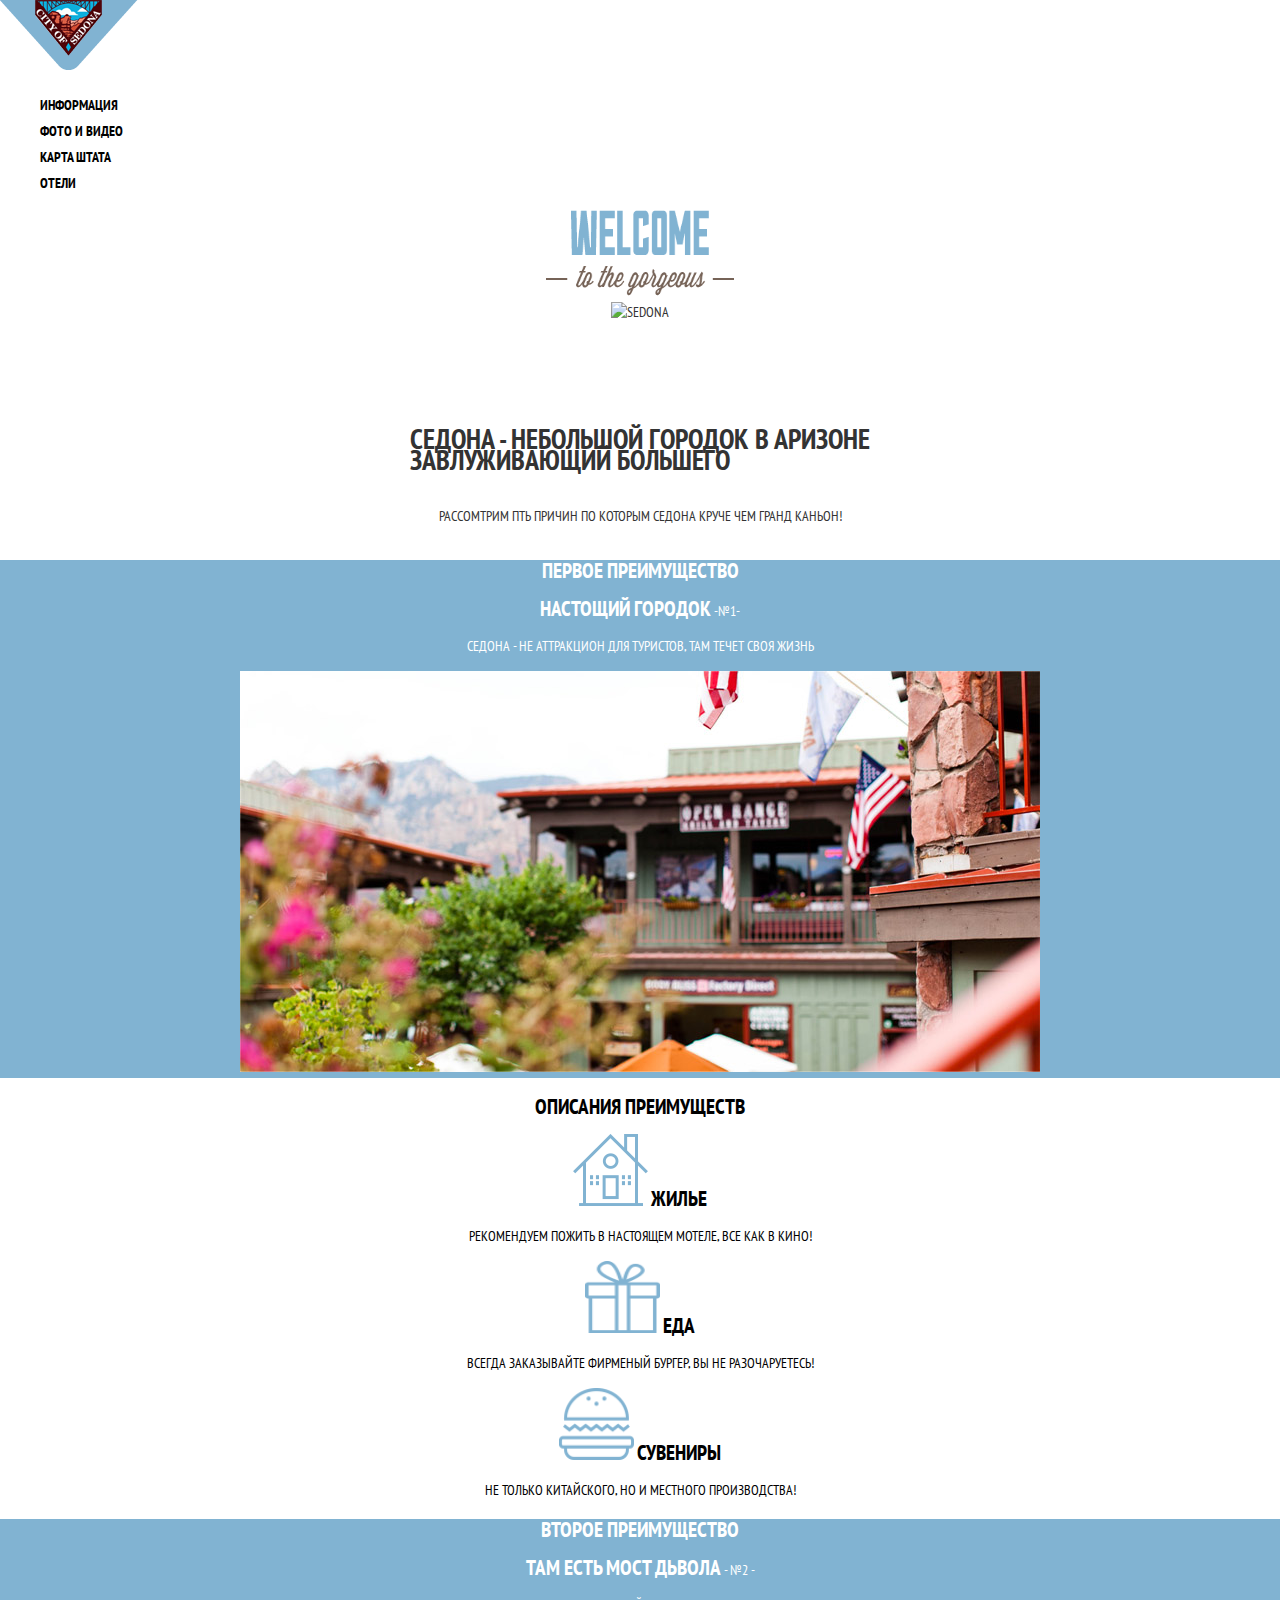
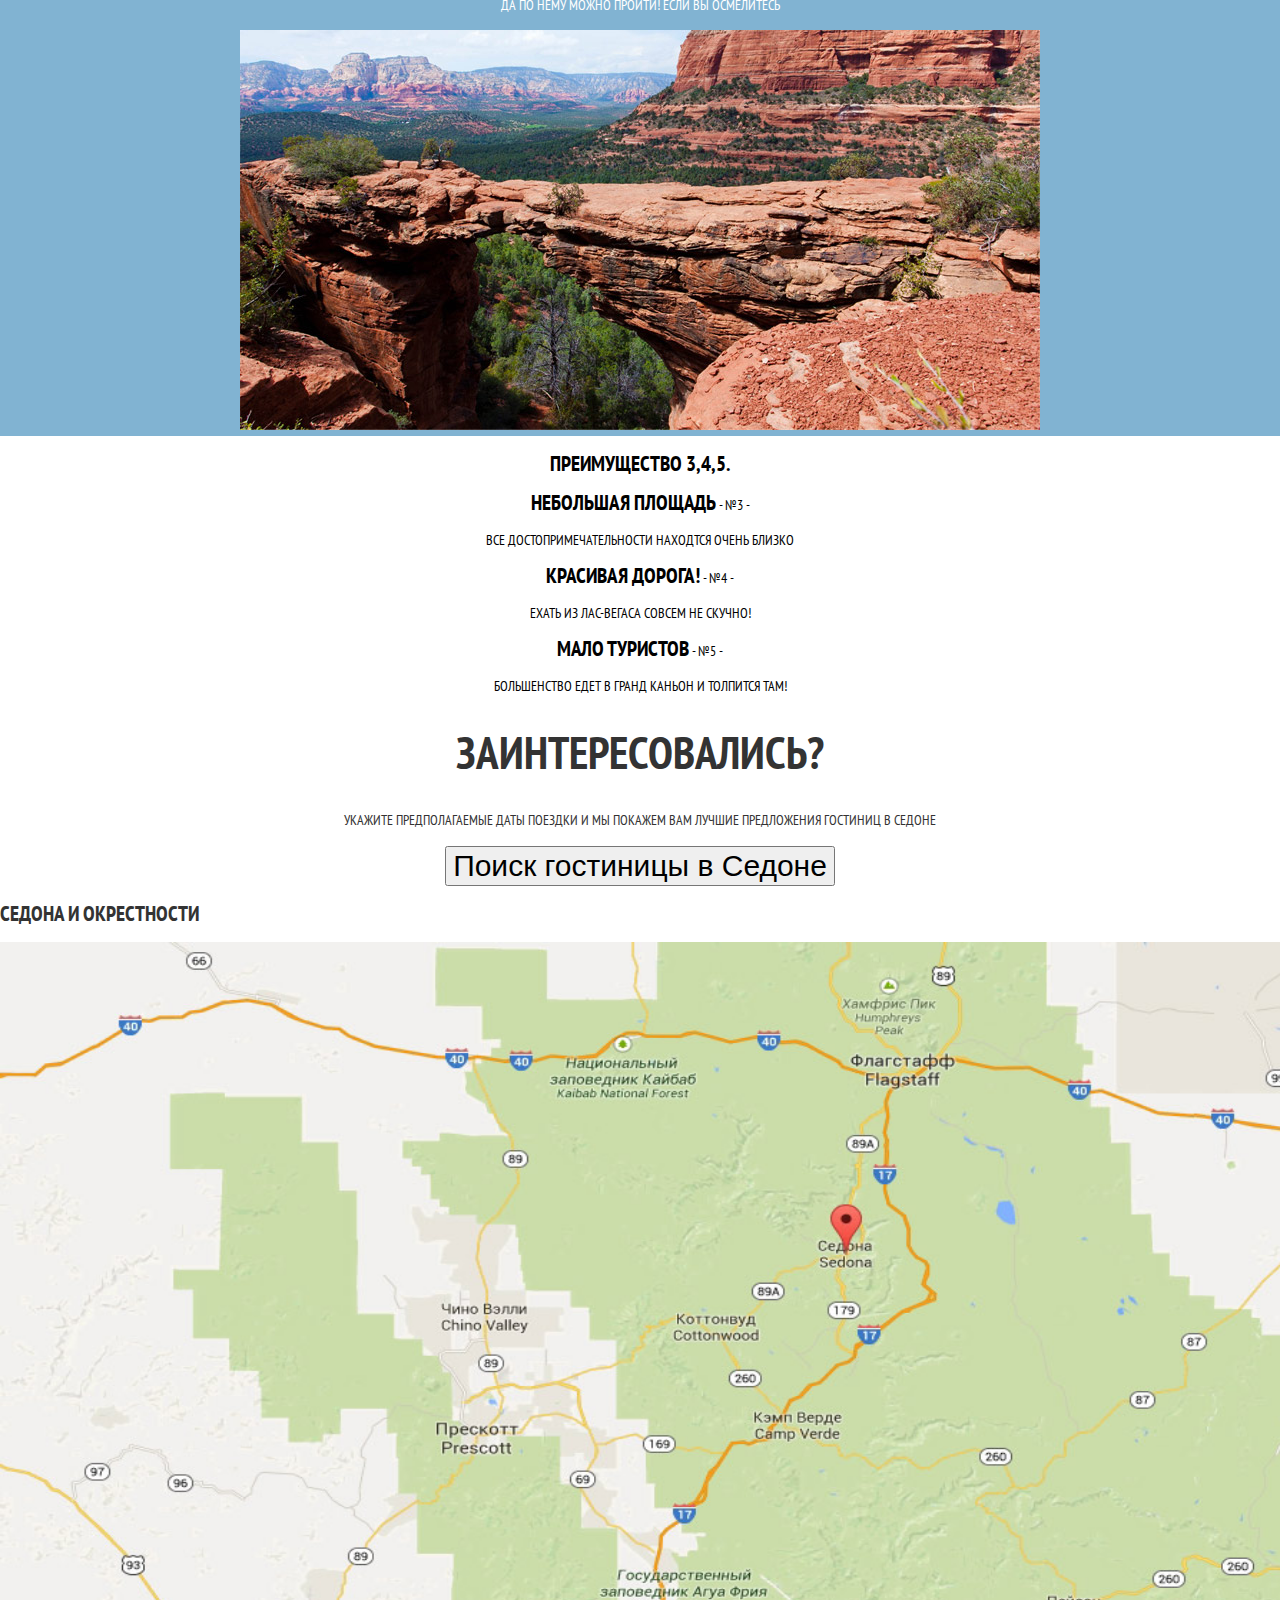
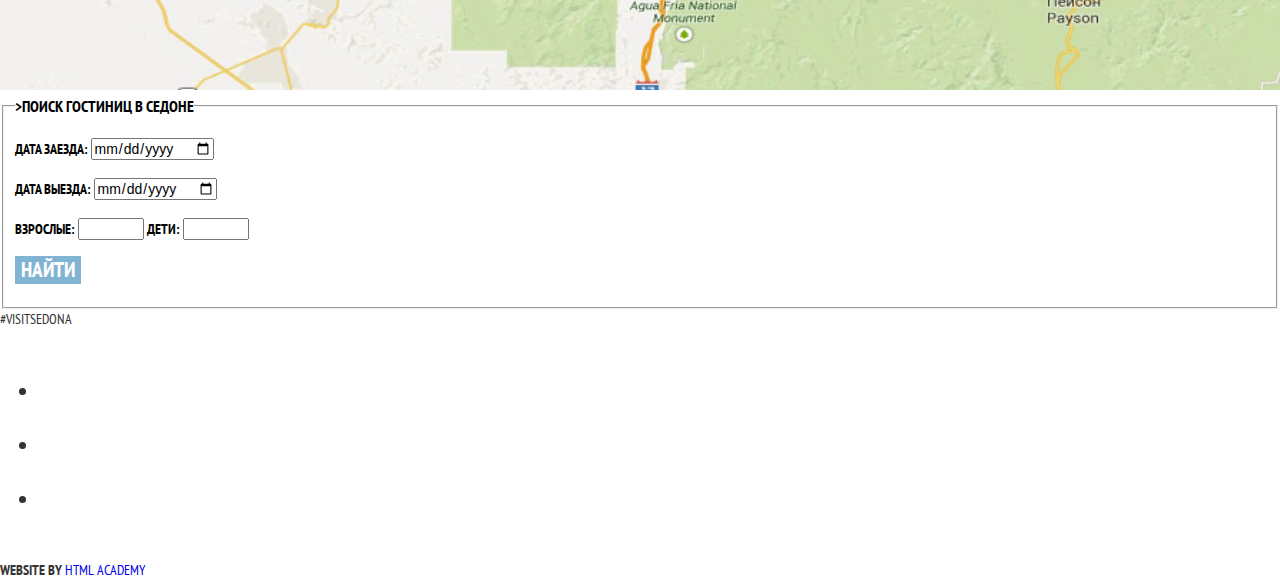
==== index.html @ 2a02853c "Базова стилизаци" ====
<!DOCTYPE html>
<html lang="ru">
  <head>
    <meta charset="utf-8">
    <title>HTML Academy: Седона</title>
      <link href="https://fonts.googleapis.com/css?family=PT+Sans+Narrow:400,700&amp;subset=latin,cyrillic" rel="stylesheet">
  <link href="css/normalize.css" rel="stylesheet">
  <link href="css/style.css" rel="stylesheet">
  </head>
    <body>
      <header>
        <nav class="navigation">
            <a class="header-logo" href="index.html">
                <img src="img/header/logo.png" width="138" height="70" alt="Логотип Седона">
            </a>
            <ul class="site-navigation">
                <li><a href="info.html">Информация</a></li>
                <li><a href="foto&video.html">Фото и видео</a></li>
                <li><a href="mapstate.html">Карта штата</a></li>
                <li><a href="hotels.html">Отели</a></li>
            </ul>
        </nav>   
            <div class="slogan">
                <div>
                    <img class="welcome" src="img/header/slogan1.png" width="188" height="86" alt="welcome -to the gorgeous-">
                </div>
                <div>
                    <img  class="sedona" src="img/header/slogan2.png" width="458" height="78" alt="sedona">
                </div>
                <div>
                    <img class="because" src="img/header/slogan3.png" width="296" height="80" alt="Because the Grand Canyon sucks!">
                </div>
                <h1 class="slogan-one">Седона - небольшой городок в Аризоне<br> завлуживающий большего</h1>
                <p class="slogan-two">Рассомтрим пть причин по которым Седона круче чем Гранд каньон!</p>
          
          </div>
        </header>
        <main class="container">
            
          <!--1я секция наши преимущества-->
            <section class="features">
                <h2 class="visually-hidden">Первое преимущество</h2>
                <div class="features-one">
                    <b class="features-name">Настощий городок</b>
                    <span class="features-namber">-№1-</span>
                    <p class="features-annotation">Седона - не аттракцион  для туристов, там течет своя жизнь</p>
                </div>
                <div class="image-hotel">
                    <img src="img/main/image-hotel.jpg" alt="Фоторафия достопримечательности">
                </div>
            </section>
                    <!--2я секция 3-и описания преимуществ-->
            <section class="description">
                <h2 class="visually-hidden">Описания преимуществ</h2> 
                <div class="description-list">
                    <img src="/img/main/icon-1.png" width="75" height="72" alt="Иконка-дом">
                    <b class="description-name">Жилье</b>
                    <p class="description-annotation">Рекомендуем пожить в настоящем мотеле, все как в кино!</p>
                </div>
                <div class="description-list">
                    <img src="/img/main/icon-2.png" width="75" height="72" alt="Иконка-еда">
                    <b class="description-name">Еда</b>
                    <p class="description-annotation">Всегда заказывайте фирменый бургер, вы не разочаруетесь!</p>
                </div>
                <div class="description-list">
                    <img src="/img/main/icon-3.png" width="75" height="72" alt="Иконка-сувенир">
                    <b class="description-name">Сувениры</b>
                    <p class="description-annotation">Не только китайского, но и местного производства!</p>
                </div>
            </section>
          <!--3я секция наши преимущества-->
            <section class="features">
                <h2 class="visually-hidden">Второе преимущество</h2>
                <div class="features-two">
                    <b class="features-name">Там есть мост дьвола</b>
                    <span class="features-namber">- №2 -</span>
                    <p class="features-annotation">Да по нему можно пройти! Если вы осмелитесь</p>
                </div>
                <div class="image-bridge">
                    <img src="img/main/image-bridge.jpg" alt="Фоторафия мост дьявола">
                </div>
            </section>
          <!--4я секция наши преимущества-->
            <section class="description">
                <h2 class="visually-hidden">Преимущество 3,4,5.</h2> 
                <div class="description-list">
                    <b class="description-name">Небольшая площадь</b>
                    <span class="description-number">- №3 -</span>
                    <p class="description-annotation">все достопримечательности находтся очень близко</p>
                </div>
                <div class="description-list">
                    <b class="description-name">Красивая дорога!</b>
                    <span class="description-number">- №4 -</span>
                    <p class="description-annotation">ехать из лас-вегаса совсем не скучно!</p>
                </div>
                <div class="description-list">
                    <b class="description-name">Мало туристов</b>
                    <span class="description-number">- №5 -</span>
                    <p class="description-annotation">большенство едет в гранд каньон и толпится там!</p>
                </div>
            </section>
          <!--5я заинтересовались + кнопка+всплывающаяся форма подбора гостиниц-->
            <section class="interest">
                <h2>Заинтересовались?</h2>
                <p class="interest-info">укажите предполагаемые даты поездки и мы покажем вам лучшие предложения гостиниц в Седоне</p>
                <button type="button" class="interest-button" href="interest.html">Поиск гостиницы в Седоне</button>  
            </section>
          <!--6я секция карта-->
            <section class="map">
                <h2 class="visually-hidden">Седона и окрестности</h2>
                <img src="img/main/map.jpg" width="1718" height="748" alt="Карта местности">
            </section>
            <section class="modal-search">
                <form class="search" method="get" action="https://echo.htmlacademy.ru">
                    <fieldset>
                    <legend class="visually-hidden">>Поиск гостиниц в Седоне</legend>
                    <p>
                        <label for="date-start">Дата заезда:</label>
                        <input class="search-input" type="date" name="date-start" id="date-start">
                    </p>
                    <p>
                        <label for="date-stop">Дата выезда:</label>
                        <input class="search-input" type="date" name="date-stop" id="date-stop">
                    </p>
                    <p>
                        <label for="person">Взрослые:</label>
                        <input class="number-input" type="number" min="0" max="100" name="person" id="person">
                        <label for="child">Дети:</label>
                        <input class="number-input" type="number" min="0" max="100" name="child" id="child">
                    </p>
                    <p>
                        <button type="submit" class="search-button button">Найти</button>
                    </p>
                    </fieldset>
                </form>
            </section>
        
        
        </main>
      <!--футер-->
        <footer class="main-footer">
            <span class="footer-slogan">#visitSEDONA</span>
            <ul class="footer-social">
                <li> <a class="social-button" href="#" aria-label="Твиттер">
                    <img src="img/footer/t.-icon.svg" width="46" height="48" alt="Твиттер"></a></li> 
                <li> <a class="social-button" href="#" aria-label="Фейсбук">
                    <img src="img/footer/fb-icon.svg" width="46" height="48" alt="Фейсбук"></a></li>
                <li> <a class="social-button" href="#" aria-label="Ютуб">
                    <img src="img/footer/youtube-icon.svg" width="46" height="48" alt="Ютуб"></a></li>
            </ul>
            <div class="footer-copyright">
            <b>WEBSITE by</b>
            <a class="copyright" href="https://up.htmlacademy.ru">HTML ACADEMY<img src="img/footer/logo-name.svg" width="115" height="41" alt="Лоотип разработчика"> </a>
            </div>
        </footer>
    </body>
</html>
---- css/style.css ----
body {
    
    margin: 0;
    padding: 0;
    
    font-family: 'PT Sans Narrow', Arial, sans-serif;
    font-size: 14px;
    line-height: 21px;
    font-weight: 400;
    color: #333333;
    text-transform: uppercase;
        
    background-color: #ffffff;
    background-position: center;
    background-repeat: no-repeat;
}
a {
    text-decoration: none;
}
/*Хедер*/
.navigation {
    font-size: 14px;
    line-height: 26px;
    font-weight: 700;
    color: #000000;
    
    background-color: #ffffff;
}
.site-navigation {
    list-style: none;
}
.site-navigation a{
    color: #000000;
}
.site-navigation a:hover{
    color: #000000;
}
.site-navigation a:focus{
    color: #81b3d2;
}
.site-navigation a:active {
    color: #000000;
}
.slogan{
    display: flex;
    align-items:center;
    flex-direction:column;
    background-image: ;
    background-position: top;
    background-repeat: no-repeat;
}
.welcome{
    
}
.sedona{
    
}
.because{
    
}
}
.slogan-one {
    font-size: 21px;
    line-height: 26px;
    font-weight: 700;
    color: #000000;
    text-align: center;
}
.slogan-two{
    font-size: 14px;
    line-height: 26px;
    font-weight: 400;
    color: #333333;
    text-align: center;
}

/**Главный контейнер**/
.features {
    color: #ffffff;
    background-color: #81b3d2;
    text-align: center;
}
.features-name,
.description-name
{
    font-size: 21px;
    line-height: 21px;
    font-weight: 700;
}

.description {
    color: #000000;
    background-color: #ffffff;
    text-align: center;
}
.interest {
    font-size: 30px;
    line-height: 36px;
    font-weight: 700;
    text-align: center;
    
    background-color: #ffffff;
}
.interest-info {
    font-size: 14px;
    line-height: 24px;
    font-weight: 400;
    text-align: center;
    color: #333333;
}
.button {
    font: inherit;
    
    text-align: center;
    color: #ffffff;
    vertical-align: middle;
    text-transform: uppercase;
    font-size: 21px;
    line-height: 26px;
    font-weight: 700;
    
    background-color: #81b3d2;
    border: none;
}
.button:hover,
.button:focus,
.button:active {
    background-color: #766357;
}
 .button .interest-button {
    font: inherit;
    
    background-color: #766357;
}
.modal-search {
    font-size: 14px;
    line-height: 26px;
    font-weight: 700;
    color: #000000;
}
.button .search-button {
    
    
    background-color: #81b3d2;
}

/**Футер**/
.main-footer{
    background-color: #ffffff;
}
.footer-social {
    font-size: 21px;
    line-height: 26px;
    font-weight: 700;
}
.footer-copyright {
  font-size: 14px;
  line-height: 26px;
}

.header-logo {
    
}

/**Страница КАТАЛОГ**/

legend{
    font-size: 16px;
    line-height: 21px;
    font-weight: 700;
}
.infrastructure{
  list-style: none;  
}
.house-type{
  list-style: none;  
}
.filters-form {
   background-color: #81b3d2;
    background-image: url("img/header/background-photo.jpg";
    background-position: top center;
    background-repeat: no-repeat; 
}
.sort-found{
    font-size: 21px;
    line-height: 26px;
    font-weight: 700;
}
.sort-result .sort-item{
    font-size: 12px;
    line-height: 18px;
    font-weight: 400; 
}
.sort-list {
  list-style: none;  
}
.name{
    font-size: 21px;
    line-height: 26px;
    font-weight: 700;
}
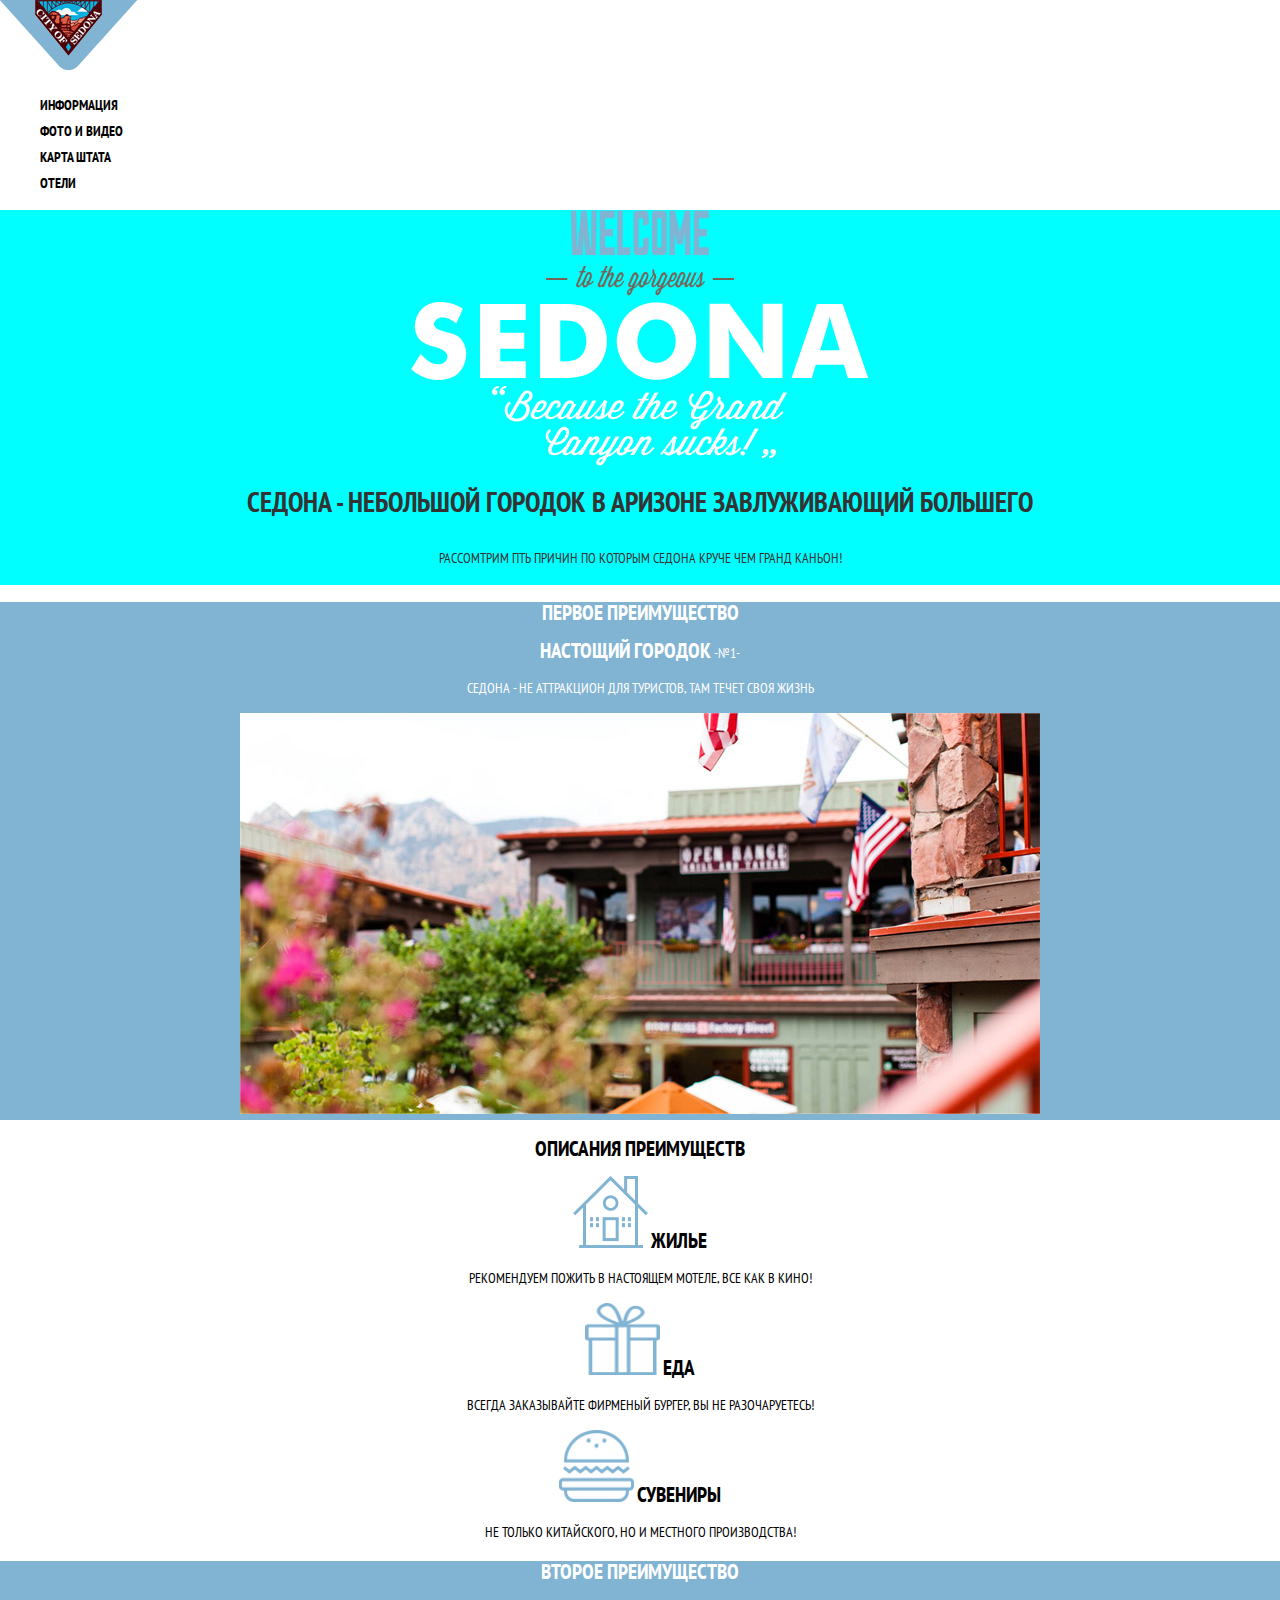
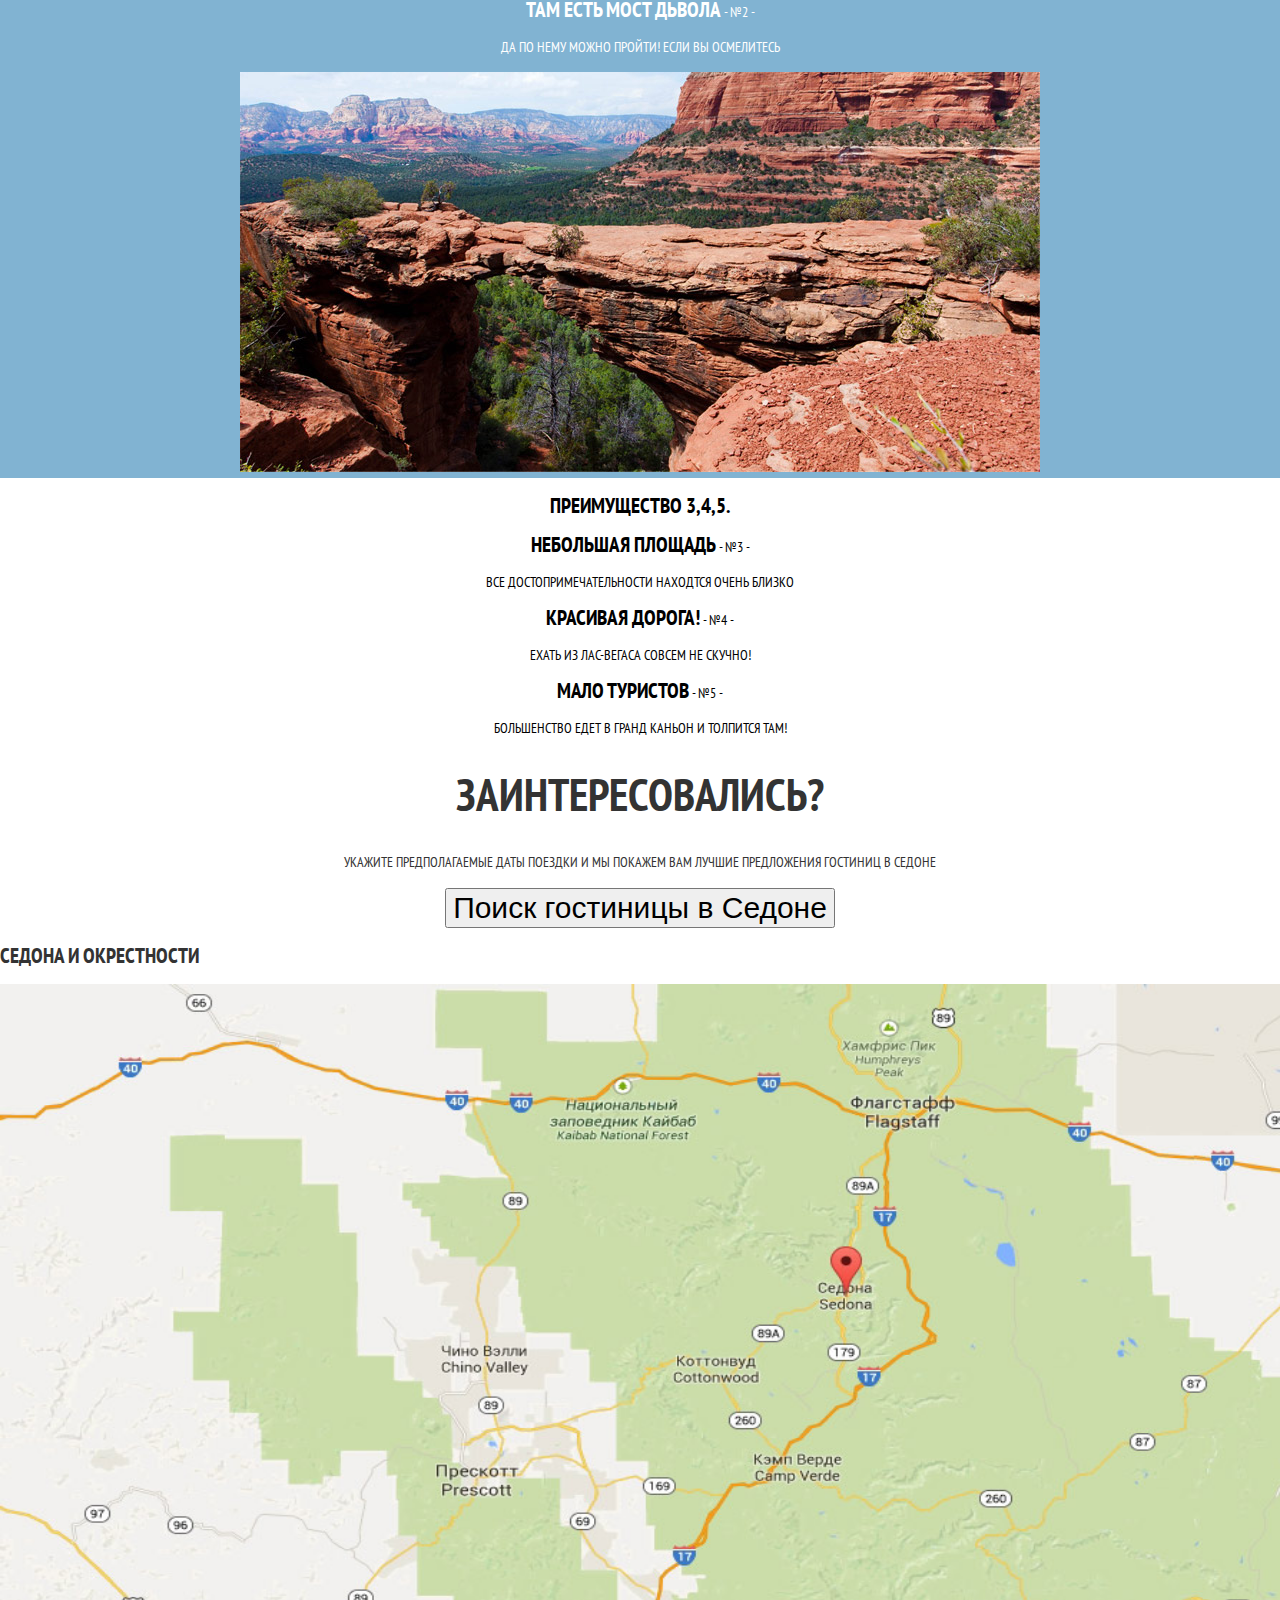
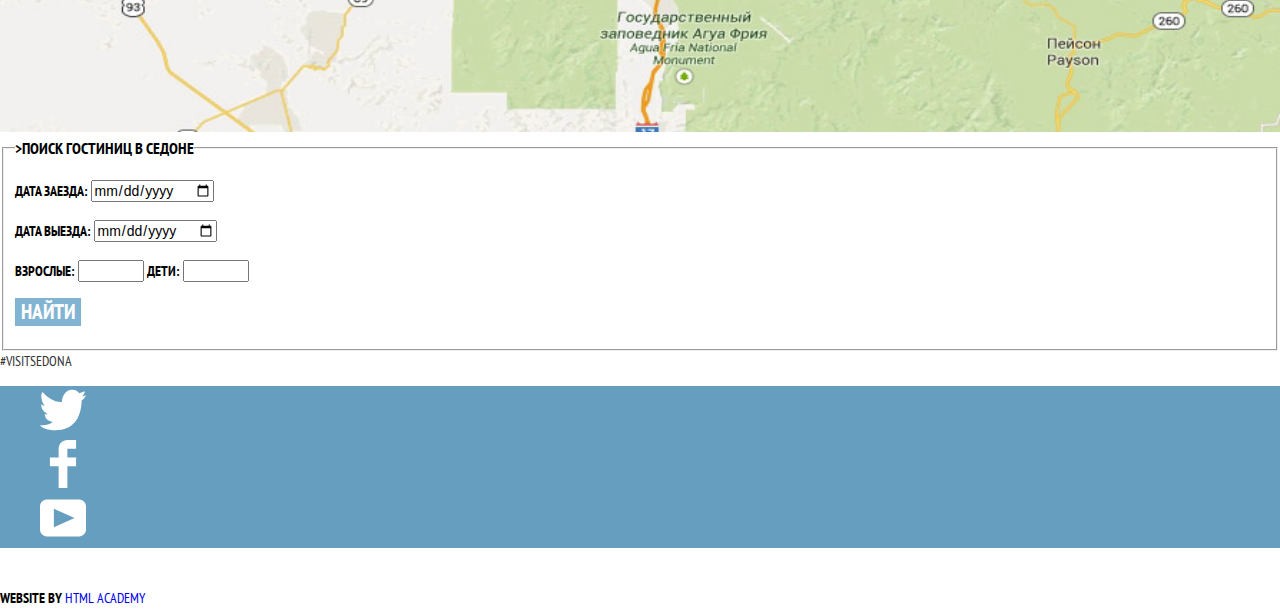
==== commit c4290c25: "Исправлны ошибки" ====
--- a/index.html
+++ b/index.html
@@ -21,16 +21,16 @@
             </ul>
         </nav>   
             <div class="slogan">
-                <div>
-                    <img class="welcome" src="img/header/slogan1.png" width="188" height="86" alt="welcome -to the gorgeous-">
+                <div class="welcome" >
+                    <img  src="img/header/slogan1.png" width="188" height="86" alt="welcome -to the gorgeous-">
                 </div>
-                <div>
-                    <img  class="sedona" src="img/header/slogan2.png" width="458" height="78" alt="sedona">
+                <div class="sedona">
+                    <img   src="img/header/slogan-2.png" width="458" height="78" alt="sedona">
                 </div>
-                <div>
-                    <img class="because" src="img/header/slogan3.png" width="296" height="80" alt="Because the Grand Canyon sucks!">
+                <div class="because">
+                    <img  src="img/header/slogan3.png" width="296" height="80" alt="Because the Grand Canyon sucks!">
                 </div>
-                <h1 class="slogan-one">Седона - небольшой городок в Аризоне<br> завлуживающий большего</h1>
+                <h1 class="slogan-one">Седона - небольшой городок в Аризоне завлуживающий большего</h1>
                 <p class="slogan-two">Рассомтрим пть причин по которым Седона круче чем Гранд каньон!</p>
           
           </div>
--- a/css/style.css
+++ b/css/style.css
@@ -17,6 +17,30 @@
 a {
     text-decoration: none;
 }
+.button {
+    font: inherit;
+    
+    text-align: center;
+    color: #ffffff;
+    vertical-align: middle;
+    text-transform: uppercase;
+    font-size: 21px;
+    line-height: 26px;
+    font-weight: 700;
+    
+    background-color: #81b3d2;
+    border: none;
+}
+.button:hover,
+.button:focus,
+.button:active {
+    background-color: #766357;
+}
+ .button .interest-button {
+    font: inherit;
+    
+    background-color: #766357;
+}
 /*Хедер*/
 .navigation {
     font-size: 14px;
@@ -32,22 +56,23 @@
 .site-navigation a{
     color: #000000;
 }
-.site-navigation a:hover{
-    color: #000000;
-}
-.site-navigation a:focus{
+.site-navigation a:hover,
+.site-navigation a:focus{    
     color: #81b3d2;
 }
 .site-navigation a:active {
-    color: #000000;
+    color: #766357;
 }
 .slogan{
     display: flex;
     align-items:center;
     flex-direction:column;
-    background-image: ;
+    
+    background-color: aqua;
+    background-image: url("img/header/background-photo.jpg");
     background-position: top;
     background-repeat: no-repeat;
+    
 }
 .welcome{
     
@@ -66,7 +91,7 @@
     color: #000000;
     text-align: center;
 }
-.slogan-two{
+.slogan-two {
     font-size: 14px;
     line-height: 26px;
     font-weight: 400;
@@ -108,40 +133,38 @@
     text-align: center;
     color: #333333;
 }
-.button {
+
+
+.modal-search {
+    font-size: 14px;
+    line-height: 26px;
+    font-weight: 700;
+    color: #000000;
+}
+.search-input input[type="date"],
+.number-input input[type="number"]{
     font: inherit;
-    
-    text-align: center;
-    color: #ffffff;
-    vertical-align: middle;
+    color: #000000;
     text-transform: uppercase;
-    font-size: 21px;
-    line-height: 26px;
-    font-weight: 700;
-    
-    background-color: #81b3d2;
+    
+    background-color: #f2f2f2;
     border: none;
 }
-.button:hover,
-.button:focus,
-.button:active {
-    background-color: #766357;
-}
- .button .interest-button {
-    font: inherit;
-    
-    background-color: #766357;
-}
-.modal-search {
-    font-size: 14px;
-    line-height: 26px;
-    font-weight: 700;
-    color: #000000;
+.search-input:hover,
+.number-input:hover{
+    background-color: #ebebeb;
+}
+.search-input:focus,{
+    background-color: #ffffff;
 }
 .button .search-button {
-    
-    
-    background-color: #81b3d2;
+    background-color: #81b3d2;
+}
+.button .search-button:hover {
+    background-color: #669ec0;
+}
+.button .search-button:active {
+    background-color: #5496bd;
 }
 
 /**Футер**/
@@ -149,13 +172,22 @@
     background-color: #ffffff;
 }
 .footer-social {
-    font-size: 21px;
-    line-height: 26px;
-    font-weight: 700;
+    list-style: none;
+    background-color: #669ec0;
 }
 .footer-copyright {
-  font-size: 14px;
-  line-height: 26px;
+    font-size: 14px;
+    line-height: 26px;
+    color: black;
+}
+.footer-social:hover,
+.footer-social:focus{
+    background-color: #669ec0;
+}
+.copyright a:hover,
+.copyright a:focus{
+    text-decoration: none;
+    color: aqua;
 }
 
 .header-logo {
@@ -169,34 +201,76 @@
     line-height: 21px;
     font-weight: 700;
 }
-.infrastructure{
+.infrastructure {
   list-style: none;  
 }
-.house-type{
+.house-type {
   list-style: none;  
 }
 .filters-form {
    background-color: #81b3d2;
-    background-image: url("img/header/background-photo.jpg";
+    background-image: url("img/header/background-photo.jpg");
     background-position: top center;
     background-repeat: no-repeat; 
 }
-.sort-found{
-    font-size: 21px;
-    line-height: 26px;
-    font-weight: 700;
-}
-.sort-result .sort-item{
+.sort-found {
+    font-size: 21px;
+    line-height: 26px;
+    font-weight: 700;
+}
+.sort-result .sort-item {
     font-size: 12px;
     line-height: 18px;
     font-weight: 400; 
 }
 .sort-list {
-  list-style: none;  
+    list-style: none;  
 }
 .name{
     font-size: 21px;
     line-height: 26px;
     font-weight: 700;
 }
-
+.star-list {
+    list-style: none;
+}
+.arrow a{
+    display: inline-block;
+    margin: 0 10px;
+    font-size: 0;
+}
+.arrow::before{
+    content: "";
+    display: inline-block;
+    border: 20px solid #81b3d2;
+    border-right-width: 10px;
+    border-left-width: 10px;
+    border-right-color: transparent;
+    border-left-color: transparent;
+}
+.arrow-up::before{
+    border-top-width: 0;
+}
+.arrow-down::before{
+    border-bottom-width: 0;
+}
+.button-detail{
+    color: #ffffff;
+    background-color: #81b3d2;
+}
+.button-book{
+    color: #ffffff;
+    background-color: #766357;
+}
+.button-detail:hover{
+    background-color: #669ec0;
+}
+.button-detail:active{
+    background-color: #5496bd;
+}
+.button-book:hover{
+    background-color: #604e43;
+}
+.button-book:active{
+    background-color: #503e33;
+}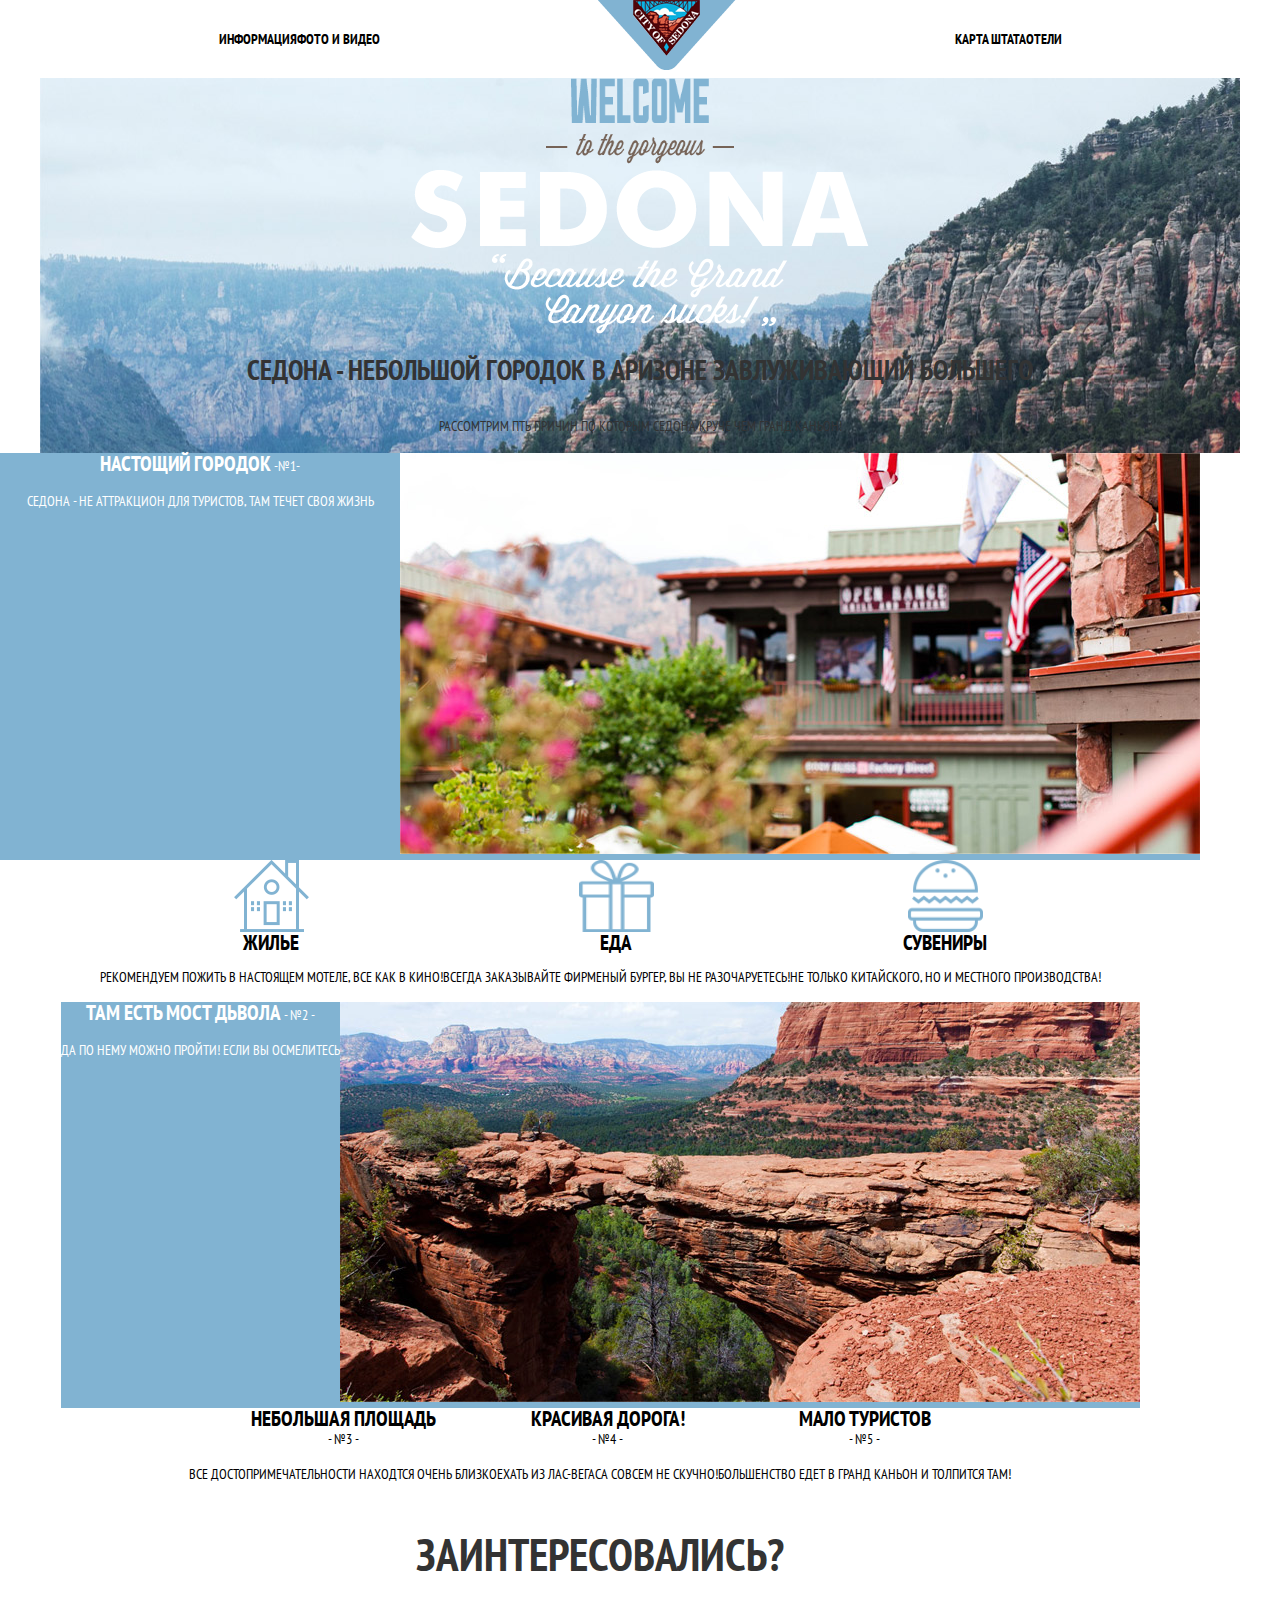
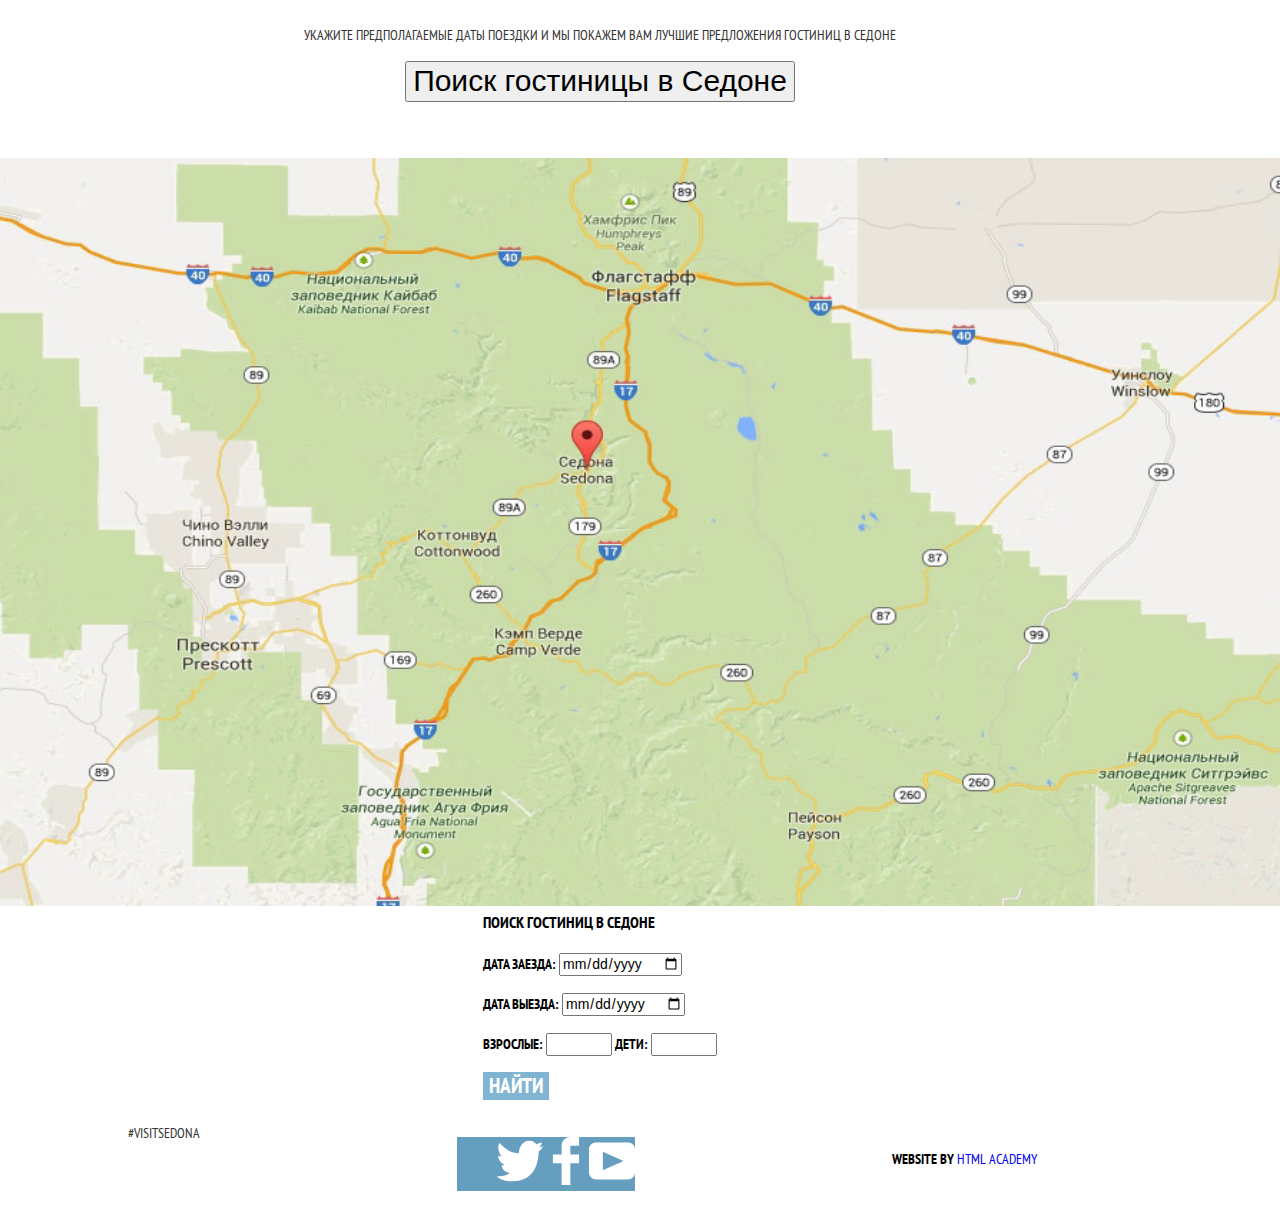
==== commit 1e9550b9: "начало сетки на флексах" ====
--- a/index.html
+++ b/index.html
@@ -10,12 +10,15 @@
     <body>
       <header>
         <nav class="navigation">
+            
+            <ul class="site-navigation">
+                <li><a href="info.html">Информация</a></li>
+                <li><a href="foto&video.html">Фото и видео</a></li>
+            </ul>
             <a class="header-logo" href="index.html">
                 <img src="img/header/logo.png" width="138" height="70" alt="Логотип Седона">
             </a>
-            <ul class="site-navigation">
-                <li><a href="info.html">Информация</a></li>
-                <li><a href="foto&video.html">Фото и видео</a></li>
+            <ul class="site-navigation"> 
                 <li><a href="mapstate.html">Карта штата</a></li>
                 <li><a href="hotels.html">Отели</a></li>
             </ul>
@@ -39,7 +42,7 @@
             
           <!--1я секция наши преимущества-->
             <section class="features">
-                <h2 class="visually-hidden">Первое преимущество</h2>
+                
                 <div class="features-one">
                     <b class="features-name">Настощий городок</b>
                     <span class="features-namber">-№1-</span>
@@ -51,7 +54,6 @@
             </section>
                     <!--2я секция 3-и описания преимуществ-->
             <section class="description">
-                <h2 class="visually-hidden">Описания преимуществ</h2> 
                 <div class="description-list">
                     <img src="/img/main/icon-1.png" width="75" height="72" alt="Иконка-дом">
                     <b class="description-name">Жилье</b>
@@ -70,7 +72,7 @@
             </section>
           <!--3я секция наши преимущества-->
             <section class="features">
-                <h2 class="visually-hidden">Второе преимущество</h2>
+                
                 <div class="features-two">
                     <b class="features-name">Там есть мост дьвола</b>
                     <span class="features-namber">- №2 -</span>
@@ -82,7 +84,7 @@
             </section>
           <!--4я секция наши преимущества-->
             <section class="description">
-                <h2 class="visually-hidden">Преимущество 3,4,5.</h2> 
+               
                 <div class="description-list">
                     <b class="description-name">Небольшая площадь</b>
                     <span class="description-number">- №3 -</span>
@@ -113,7 +115,7 @@
             <section class="modal-search">
                 <form class="search" method="get" action="https://echo.htmlacademy.ru">
                     <fieldset>
-                    <legend class="visually-hidden">>Поиск гостиниц в Седоне</legend>
+                    <legend class="visually-hidden">Поиск гостиниц в Седоне</legend>
                     <p>
                         <label for="date-start">Дата заезда:</label>
                         <input class="search-input" type="date" name="date-start" id="date-start">
--- a/css/style.css
+++ b/css/style.css
@@ -63,26 +63,7 @@
 .site-navigation a:active {
     color: #766357;
 }
-.slogan{
-    display: flex;
-    align-items:center;
-    flex-direction:column;
-    
-    background-color: aqua;
-    background-image: url("img/header/background-photo.jpg");
-    background-position: top;
-    background-repeat: no-repeat;
-    
-}
-.welcome{
-    
-}
-.sedona{
-    
-}
-.because{
-    
-}
+
 }
 .slogan-one {
     font-size: 21px;
@@ -207,11 +188,15 @@
 .house-type {
   list-style: none;  
 }
+fieldset {
+    border: none;
+}
 .filters-form {
    background-color: #81b3d2;
-    background-image: url("img/header/background-photo.jpg");
+    background-image: url("/img/main/filter-background.jpg");
     background-position: top center;
-    background-repeat: no-repeat; 
+    background-repeat: no-repeat;
+    
 }
 .sort-found {
     font-size: 21px;
@@ -273,4 +258,85 @@
 }
 .button-book:active{
     background-color: #503e33;
+}
+/**Сеточные стили**/
+
+.navigation {
+    display: flex;
+    align-items:center;
+    justify-content: space-around;
+}
+.site-navigation {
+    display: flex;
+    align-items:center;
+    justify-content: space-around;
+    padding: 20px;
+    margin: auto;
+}
+.slogan{
+    display: flex;
+    align-items:center;
+    flex-direction:column;
+    
+    background-color: #ffffff;
+    background-image: url("/img/header/background-photo.jpg");
+    background-position: top;
+    background-repeat: no-repeat;
+    
+}
+.welcome{
+    
+}
+.sedona{
+    
+}
+.because{
+    
+}
+.container{
+    display: flex;
+    align-items:center;
+    flex-direction:column;
+    width: 1200px;
+}
+.features {
+    display: flex;
+}
+.features-one{
+    width: 400px;
+}
+.image-hotel{
+    width: 800px;
+}
+.description{
+    display: flex;
+    align-items:center;
+}
+.description-list {
+    display: flex;
+    align-items:center;
+    flex-direction:column;
+}
+.interest {
+    display: flex;
+    align-items:center;
+    flex-direction:column;
+}
+.modal-search{
+    display: flex;
+    align-items:center;
+    flex-direction:column;
+}
+.main-footer{
+    display: flex;
+    justify-content: space-around;
+}
+.footer-social{
+    display: flex;
+    align-items:center;
+    
+}
+.filters {
+    display: flex;
+    align-items:center;
 }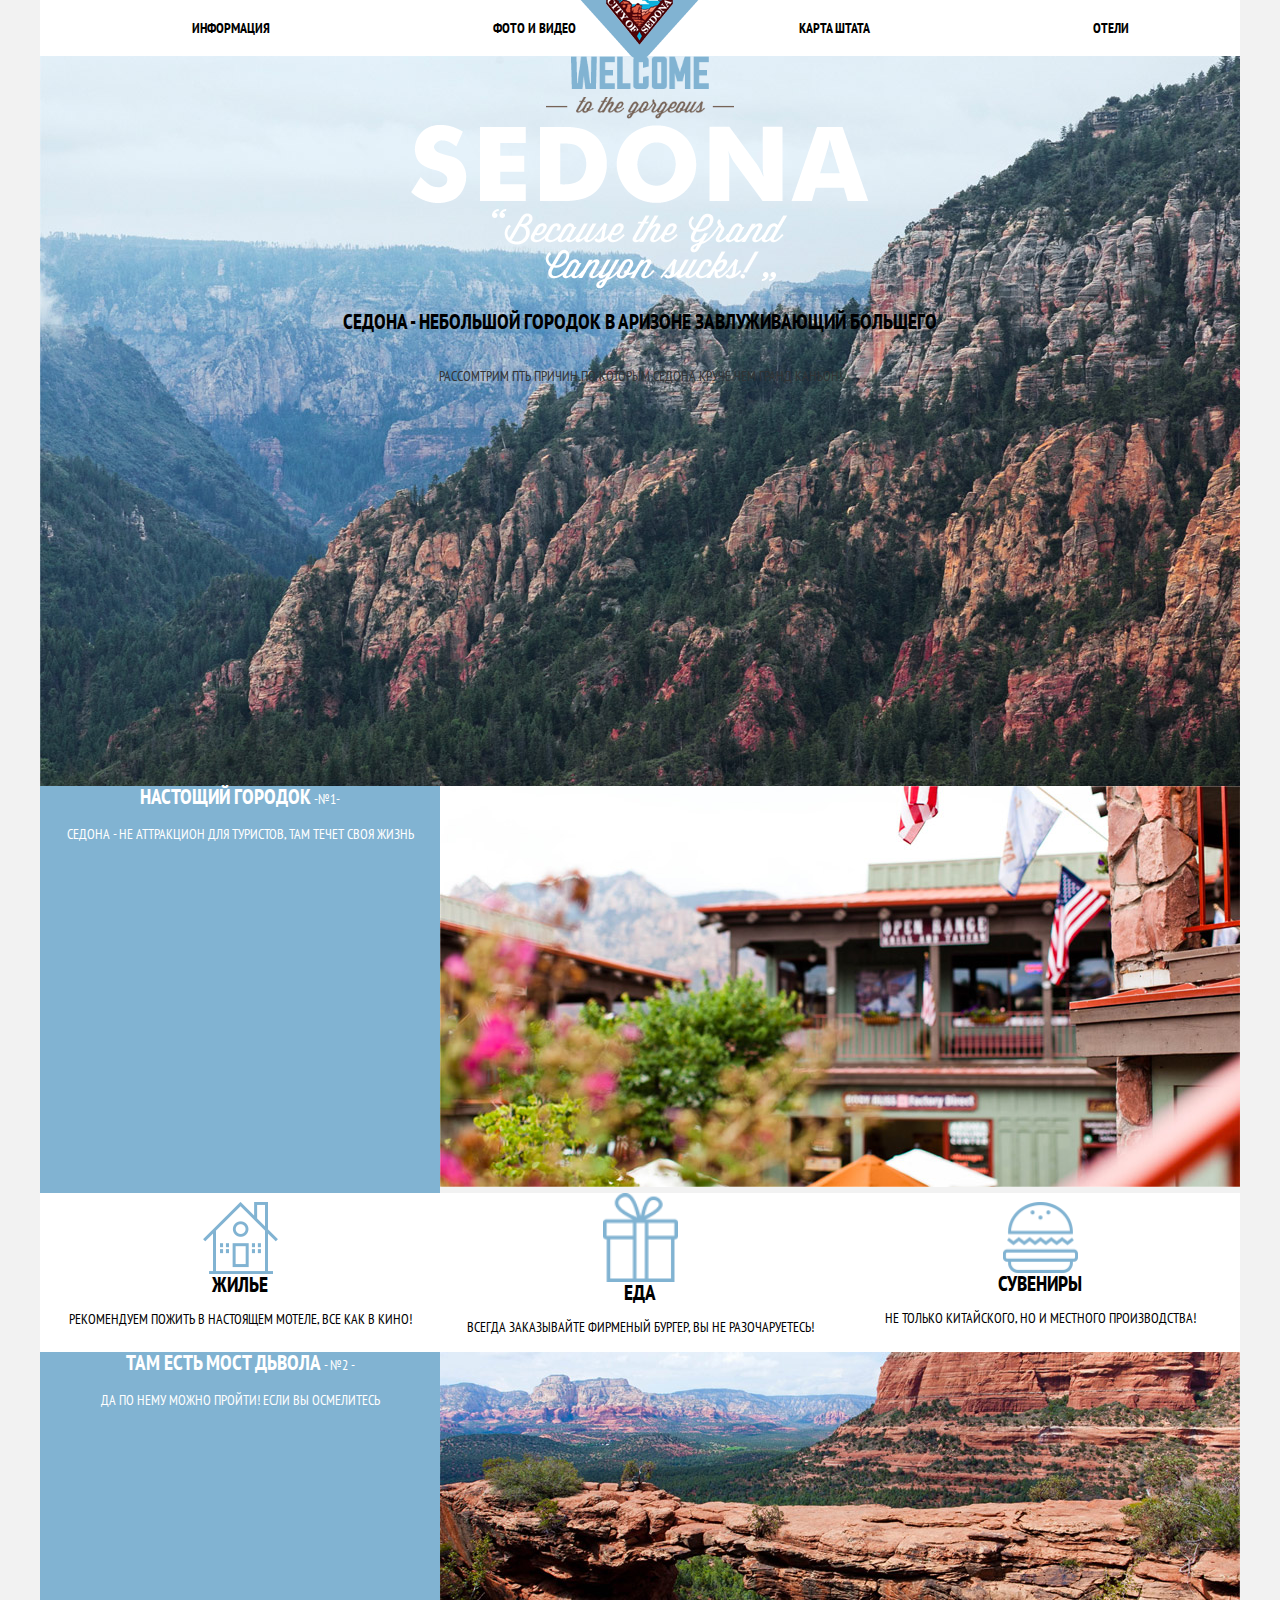
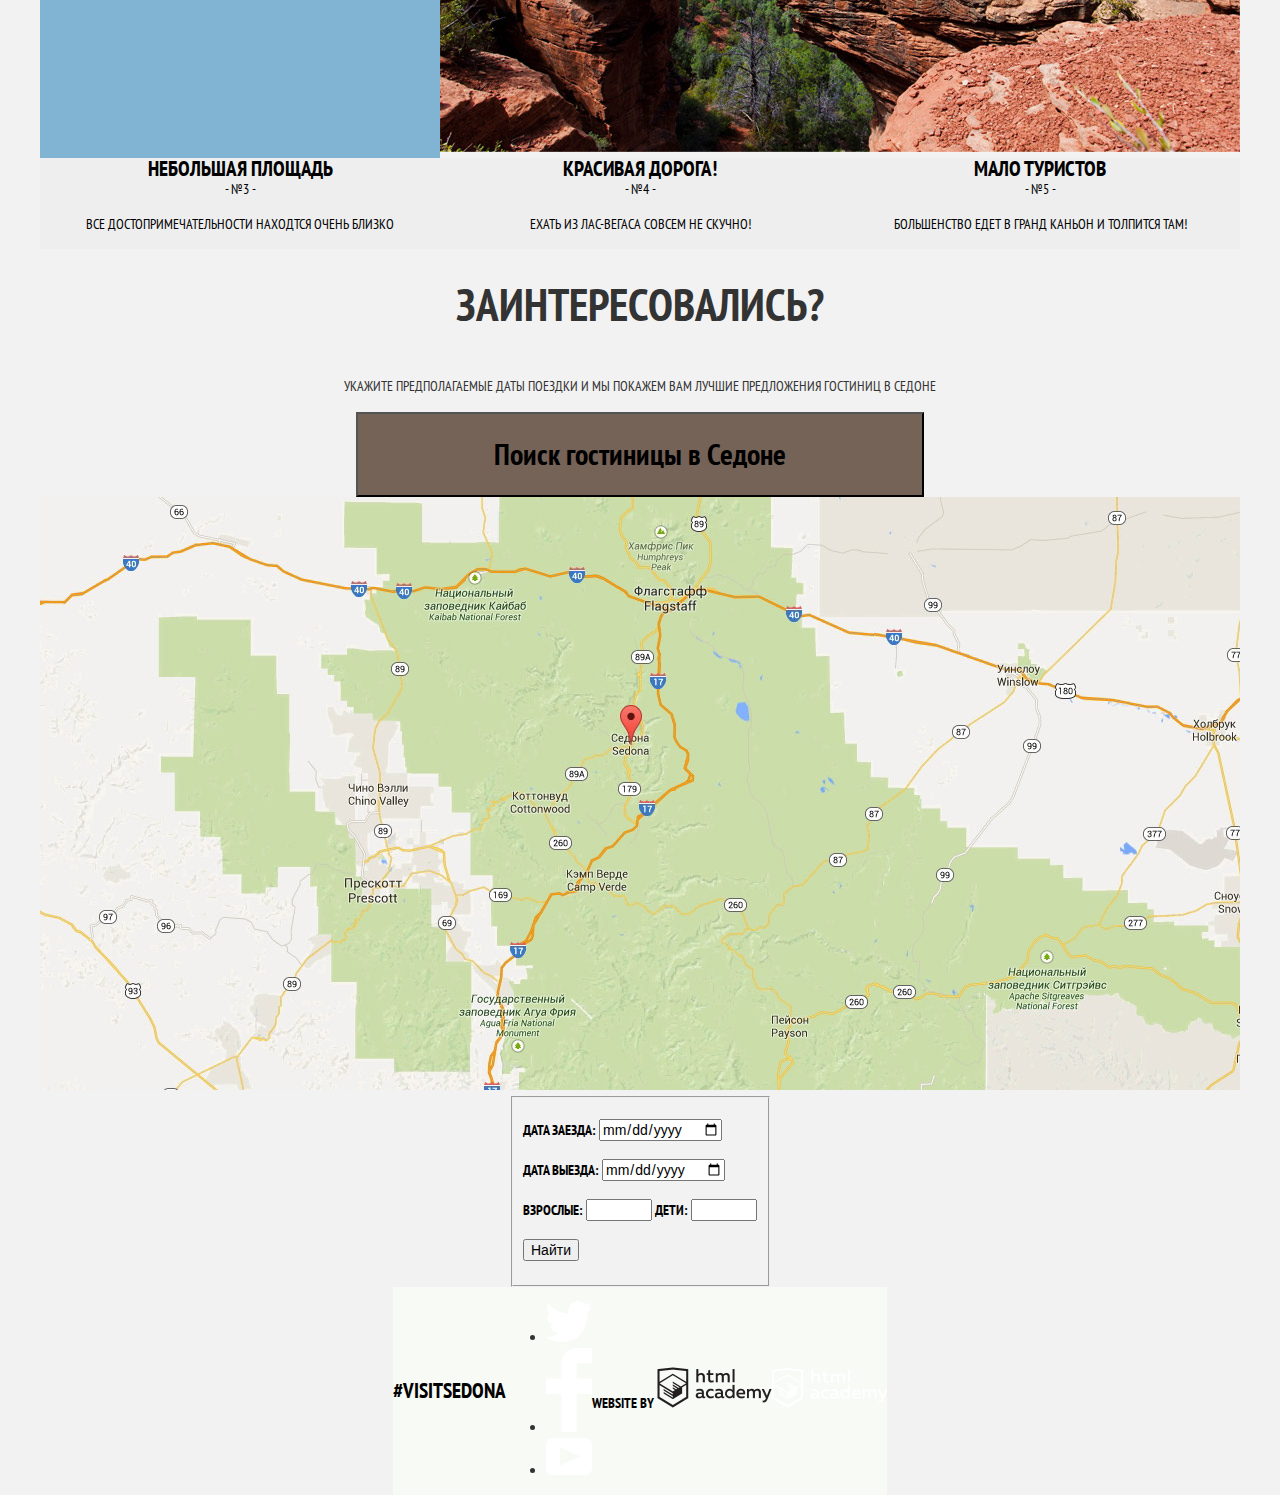
==== commit 79f0ce3f: "Внесены исправления" ====
--- a/index.html
+++ b/index.html
@@ -8,21 +8,18 @@
   <link href="css/style.css" rel="stylesheet">
   </head>
     <body>
-      <header>
+      <header class="main-header">
         <nav class="navigation">
-            
+            <a class="header-logo" href="index.html">
+                <img src="img/header/logo.png" width="138" height="70" alt="Логотип Седона">
+            </a>
             <ul class="site-navigation">
                 <li><a href="info.html">Информация</a></li>
                 <li><a href="foto&video.html">Фото и видео</a></li>
-            </ul>
-            <a class="header-logo" href="index.html">
-                <img src="img/header/logo.png" width="138" height="70" alt="Логотип Седона">
-            </a>
-            <ul class="site-navigation"> 
                 <li><a href="mapstate.html">Карта штата</a></li>
                 <li><a href="hotels.html">Отели</a></li>
             </ul>
-        </nav>   
+        </nav> 
             <div class="slogan">
                 <div class="welcome" >
                     <img  src="img/header/slogan1.png" width="188" height="86" alt="welcome -to the gorgeous-">
@@ -42,7 +39,7 @@
             
           <!--1я секция наши преимущества-->
             <section class="features">
-                
+                <h2 class="visually-hidden">Первое преимущество</h2>
                 <div class="features-one">
                     <b class="features-name">Настощий городок</b>
                     <span class="features-namber">-№1-</span>
@@ -54,6 +51,7 @@
             </section>
                     <!--2я секция 3-и описания преимуществ-->
             <section class="description">
+                <h2 class="visually-hidden">Описания преимуществ</h2> 
                 <div class="description-list">
                     <img src="/img/main/icon-1.png" width="75" height="72" alt="Иконка-дом">
                     <b class="description-name">Жилье</b>
@@ -72,7 +70,7 @@
             </section>
           <!--3я секция наши преимущества-->
             <section class="features">
-                
+                <h2 class="visually-hidden">Второе преимущество</h2>
                 <div class="features-two">
                     <b class="features-name">Там есть мост дьвола</b>
                     <span class="features-namber">- №2 -</span>
@@ -83,8 +81,8 @@
                 </div>
             </section>
           <!--4я секция наши преимущества-->
-            <section class="description">
-               
+            <section class="description description-oll">
+                <h2 class="visually-hidden">Преимущество 3,4,5.</h2> 
                 <div class="description-list">
                     <b class="description-name">Небольшая площадь</b>
                     <span class="description-number">- №3 -</span>
@@ -105,7 +103,7 @@
             <section class="interest">
                 <h2>Заинтересовались?</h2>
                 <p class="interest-info">укажите предполагаемые даты поездки и мы покажем вам лучшие предложения гостиниц в Седоне</p>
-                <button type="button" class="interest-button" href="interest.html">Поиск гостиницы в Седоне</button>  
+                <button type="button" class="button interest-button" href="interest.html">Поиск гостиницы в Седоне</button>  
             </section>
           <!--6я секция карта-->
             <section class="map">
@@ -115,7 +113,7 @@
             <section class="modal-search">
                 <form class="search" method="get" action="https://echo.htmlacademy.ru">
                     <fieldset>
-                    <legend class="visually-hidden">Поиск гостиниц в Седоне</legend>
+                    <legend class="visually-hidden">>Поиск гостиниц в Седоне</legend>
                     <p>
                         <label for="date-start">Дата заезда:</label>
                         <input class="search-input" type="date" name="date-start" id="date-start">
@@ -131,7 +129,7 @@
                         <input class="number-input" type="number" min="0" max="100" name="child" id="child">
                     </p>
                     <p>
-                        <button type="submit" class="search-button button">Найти</button>
+                        <button type="submit" class="search-button">Найти</button>
                     </p>
                     </fieldset>
                 </form>
@@ -152,7 +150,7 @@
             </ul>
             <div class="footer-copyright">
             <b>WEBSITE by</b>
-            <a class="copyright" href="https://up.htmlacademy.ru">HTML ACADEMY<img src="img/footer/logo-name.svg" width="115" height="41" alt="Лоотип разработчика"> </a>
+            <a class="copyright" href="https://up.htmlacademy.ru"><img src="img/footer/logo-name.png"><img src="img/footer/logo-name.svg" width="115" height="41" alt="Лоотип разработчика"> </a>
             </div>
         </footer>
     </body>
--- a/css/style.css
+++ b/css/style.css
@@ -1,8 +1,11 @@
 body {
-    
+    min-width: 720px;
+    max-width: 1280px;
     margin: 0;
     padding: 0;
-    
+    display: flex;
+    align-items:center;
+    flex-direction:column;
     font-family: 'PT Sans Narrow', Arial, sans-serif;
     font-size: 14px;
     line-height: 21px;
@@ -10,52 +13,67 @@
     color: #333333;
     text-transform: uppercase;
         
-    background-color: #ffffff;
+    background-color: #f2f2f2;
     background-position: center;
     background-repeat: no-repeat;
 }
 a {
     text-decoration: none;
 }
-.button {
-    font: inherit;
-    
-    text-align: center;
-    color: #ffffff;
-    vertical-align: middle;
-    text-transform: uppercase;
-    font-size: 21px;
-    line-height: 26px;
-    font-weight: 700;
-    
-    background-color: #81b3d2;
-    border: none;
-}
-.button:hover,
-.button:focus,
-.button:active {
-    background-color: #766357;
-}
- .button .interest-button {
-    font: inherit;
-    
-    background-color: #766357;
+img {
+  max-width: 100%;
+  height: auto;
+}
+.visually-hidden:not(:focus):not(:active),
+input[type="checkbox"].visually-hidden,
+input[type="radio"].visually-hidden {
+  position: absolute;
+
+  width: 1px;
+  height: 1px;
+  margin: -1px;
+  border: 0;
+  padding: 0;
+
+  white-space: nowrap;
+
+  clip-path: inset(100%);
+  clip: rect(0 0 0 0);
+  overflow: hidden;
 }
 /*Хедер*/
 .navigation {
     font-size: 14px;
     line-height: 26px;
     font-weight: 700;
-    color: #000000;
-    
+    color: #000000;    
     background-color: #ffffff;
+    width: 1200px;
+    height: 56px;
+
+    display: flex;
+    align-items:center;
+    justify-content: space-around;
+}
+
+/*Вывести из потока и отцентровать*/
+.header-logo{
+   position: absolute 
 }
 .site-navigation {
     list-style: none;
+    
+    display: flex;
+    align-items:center;
+    justify-content: space-around;
+    flex-grow: 1;
+    
+    
 }
 .site-navigation a{
     color: #000000;
 }
+/*Наведение фокус навиации сталайд*/
 .site-navigation a:hover,
 .site-navigation a:focus{    
     color: #81b3d2;
@@ -63,8 +81,34 @@
 .site-navigation a:active {
     color: #766357;
 }
-
-}
+.slogan{
+    display: flex;
+    align-items:center;
+    flex-direction:column;
+    height: 730px;
+    background-color: #ffffff;
+    background-image: url("../img/header/background-photo.jpg");
+    background-position: top;
+    background-repeat: no-repeat;
+    
+    
+}
+/*Вывести из потока и отцентровать по макету
+.welcome{
+    position: absolute;
+    top: 600px;
+    left: 76;
+}
+.sedona{
+    position: absolute;
+    top: 600px;
+    left: 203px;
+}
+.because{
+    position: absolute;
+    top: 600px;
+    left: 347px;
+}*/
 .slogan-one {
     font-size: 21px;
     line-height: 26px;
@@ -79,33 +123,59 @@
     color: #333333;
     text-align: center;
 }
-
-/**Главный контейнер**/
+/*Главный контейнер*/
+.container{
+    display: flex;
+    align-items:center;
+    flex-direction:column;
+    width: 1200px;
+}
 .features {
+    display: flex;
     color: #ffffff;
-    background-color: #81b3d2;
     text-align: center;
 }
 .features-name,
-.description-name
-{
+.description-name {
     font-size: 21px;
     line-height: 21px;
     font-weight: 700;
 }
-
-.description {
+.features-one,
+.features-two {
+    width: 400px;
+    background-color: #81b3d2;
+}
+.image-hotel{
+    width: 800px;
+}
+.description{
+    display: flex;
+    align-items:center;
+    
     color: #000000;
     background-color: #ffffff;
     text-align: center;
 }
+.description-oll {
+    background-color: #eeeeee;
+}
+.description-list {
+    display: flex;
+    align-items:center;
+    flex-direction:column;
+    width: 400px;
+}
+/*Карта и модальное окно с кнопкой*/
 .interest {
+    display: flex;
+    align-items:center;
+    flex-direction:column;
+    
     font-size: 30px;
     line-height: 36px;
     font-weight: 700;
     text-align: center;
-    
-    background-color: #ffffff;
 }
 .interest-info {
     font-size: 14px;
@@ -114,9 +184,22 @@
     text-align: center;
     color: #333333;
 }
-
-
-.modal-search {
+.interest-button,
+.button {
+    font: inherit;
+    width: 568px;
+    height: 85px;
+    background-color: #766357;
+    
+}
+.interest-button:hover,
+.interest-button:focus,{
+    background-color: #ffffff;
+}
+.modal-search{
+    display: flex;
+    align-items:center;
+    flex-direction:column;
     font-size: 14px;
     line-height: 26px;
     font-weight: 700;
@@ -148,18 +231,28 @@
     background-color: #5496bd;
 }
 
-/**Футер**/
+/*Футер*/
 .main-footer{
-    background-color: #ffffff;
-}
-.footer-social {
+    display: flex;
+    align-items:center;
+    justify-content: space-around;
+    background-color: #f8faf5;
+}
+.footer-slogan {
+    font-size: 21px;
+    line-height: 26px;
+    font-weight: 700;
+    color: #000000;
+}
+.footer-social a{
+    
     list-style: none;
-    background-color: #669ec0;
 }
 .footer-copyright {
     font-size: 14px;
     line-height: 26px;
-    color: black;
+    font-weight: 400;
+    color: #000000;
 }
 .footer-social:hover,
 .footer-social:focus{
@@ -170,55 +263,86 @@
     text-decoration: none;
     color: aqua;
 }
-
-.header-logo {
-    
-}
-
 /**Страница КАТАЛОГ**/
-
-legend{
+/*Настройка формы*/
+.filters{
+    display: flex;
+    align-items:center;
+    flex-direction:column;
+    width: 1200px;
+    height: 217px;
+    background-color: #ffffff;
+    background-image: url("../img/header/background-photo.jpg");
+    background-position: top;
+    background-repeat: no-repeat;
+}
+.legend{
     font-size: 16px;
     line-height: 21px;
     font-weight: 700;
 }
-.infrastructure {
-  list-style: none;  
-}
-.house-type {
-  list-style: none;  
-}
-fieldset {
+.filter-form{
+    display: flex;
+        
+}
+.filter-items{
+    display: flex;
+    align-items:center;
     border: none;
-}
-.filters-form {
-   background-color: #81b3d2;
-    background-image: url("/img/main/filter-background.jpg");
-    background-position: top center;
-    background-repeat: no-repeat;
-    
+    font-size: 14px;
+    line-height: 21px;
+    font-weight: 400;
+}
+
+.infrastructure{
+    width: 200px;
+    list-style: none;
+    
+}
+.filter-options{
+    width: 200px;
+    list-style: none;
+}
+.filter-price{
+    font-size: 16px;
+    line-height: 21px;
+    font-weight: 700;  
+}
+/*Сортировка формы*/
+.catalog {
+    width: 1200px;
+    
+    
+}
+.sort{
+    display: flex;
+    align-items:center;
+    background-color: #fefefe;
+    width: 1200px;
+    justify-content: space-around;
 }
 .sort-found {
     font-size: 21px;
     line-height: 26px;
     font-weight: 700;
 }
-.sort-result .sort-item {
+.sort-list{
+    display: flex;
+    list-style: none;
+    
+}
+.sort-result,
+.sort-item {
     font-size: 12px;
     line-height: 18px;
     font-weight: 400; 
 }
-.sort-list {
-    list-style: none;  
-}
-.name{
-    font-size: 21px;
-    line-height: 26px;
-    font-weight: 700;
-}
-.star-list {
-    list-style: none;
-}
+/*Оформлени ссылок сортировки*/
+.sort-item a{
+    
+}
+
+/*стрелки вверх вниз*/
 .arrow a{
     display: inline-block;
     margin: 0 10px;
@@ -239,104 +363,223 @@
 .arrow-down::before{
     border-bottom-width: 0;
 }
-.button-detail{
+/*Результат поиска сортировки*/
+.catalog-list {
+    width: 1200px;
+    height: 150px;
+    display: flex;
+    align-items:center;
+    justify-content: space-around;
+}
+.catalog-info {
+    display: flex;
+}
+.hotel-img {
+    width: 140px;
+    height: 90px;
+}
+.hotel-info {
+    display: flex;
+    flex-direction:column;
+}
+.name{
+    font-size: 21px;
+    line-height: 26px;
+    font-weight: 700;
+}
+.catalog-rait {
+    display: flex;
+    flex-direction:column;
+}
+.star-list{
+    display: flex;
+    list-style: none;
+}
+/*Кнопки*/
+.button-detail .button{
     color: #ffffff;
     background-color: #81b3d2;
 }
-.button-book{
+.button-book a{
     color: #ffffff;
     background-color: #766357;
 }
-.button-detail:hover{
+.button-detail .button:hover{
     background-color: #669ec0;
 }
-.button-detail:active{
+.button-detail .button:active{
     background-color: #5496bd;
 }
-.button-book:hover{
+.button-book a:hover{
     background-color: #604e43;
 }
-.button-book:active{
+.button-book a:active{
     background-color: #503e33;
 }
-/**Сеточные стили**/
-
-.navigation {
-    display: flex;
-    align-items:center;
-    justify-content: space-around;
-}
-.site-navigation {
-    display: flex;
-    align-items:center;
-    justify-content: space-around;
-    padding: 20px;
-    margin: auto;
-}
-.slogan{
-    display: flex;
-    align-items:center;
-    flex-direction:column;
-    
-    background-color: #ffffff;
-    background-image: url("/img/header/background-photo.jpg");
-    background-position: top;
-    background-repeat: no-repeat;
-    
-}
-.welcome{
-    
-}
-.sedona{
-    
-}
-.because{
-    
-}
-.container{
-    display: flex;
-    align-items:center;
-    flex-direction:column;
-    width: 1200px;
-}
-.features {
-    display: flex;
-}
-.features-one{
-    width: 400px;
-}
-.image-hotel{
-    width: 800px;
-}
-.description{
-    display: flex;
-    align-items:center;
-}
-.description-list {
-    display: flex;
-    align-items:center;
-    flex-direction:column;
-}
-.interest {
-    display: flex;
-    align-items:center;
-    flex-direction:column;
-}
-.modal-search{
-    display: flex;
-    align-items:center;
-    flex-direction:column;
-}
-.main-footer{
-    display: flex;
-    justify-content: space-around;
-}
-.footer-social{
-    display: flex;
-    align-items:center;
-    
-}
-.filters {
-    display: flex;
-    align-items:center;
-}+.search-button button {
+    display: inline-block;
+    margin-right: 16px;
+    padding: 10px 30px;
+    
+    font: inherit;
+    text-align: center;
+    color: #ffffff;
+    vertical-align: middle;
+    text-transform: uppercase;
+    font-size: 21px;
+    line-height: 26px;
+    font-weight: 700;
+    
+    background-color: #81b3d2;
+    border: none;
+}
+.button:hover,
+.button:focus,
+.button:active {
+    background-color: #766357;
+}
+.button.disabled,
+.button:disabled {
+  cursor: default;
+  opacity: 0.5;
+  background-color: #000000;
+}
+
+/*Сложная форма из демо*/
+.filter-range {
+  width: 330px;
+  margin: 50px auto; /* для демо */
+
+  color: #ffffff;
+  text-transform: uppercase;
+}
+
+.filter-range-title {
+  margin-bottom: 9px;
+
+  font-weight: 600;
+  font-size: 16px;
+  line-height: 21px;
+}
+
+.price-controls {
+  position: relative;
+  
+  height: 36px;
+  margin-bottom: 20px;
+
+  font-size: 0;
+
+  border: 2px solid #ffffff;
+  border-radius: 2px;
+}
+
+.price-controls::after {
+  content: "";
+  position: absolute;
+  top: 50%;
+  left: 50%;
+
+  width: 2px;
+  height: 22px;
+
+  background: #ffffff;
+  transform: translate(-50%, -50%);
+}
+
+.price-controls label {
+  display: inline-block;
+
+  font-size: 14px;
+  line-height: 38px;
+  vertical-align: top;
+
+  cursor: pointer;
+}
+
+.price-controls .min-price,
+.price-controls .max-price {
+  width: 90px;
+  padding-left: 65px;
+}
+
+.price-controls input {
+  width: 50px;
+  margin: 0;
+
+  color: inherit;
+  font: inherit;
+
+  background: none;
+  border: none;
+}
+
+.range-controls {
+  position: relative;
+
+  margin-bottom: 32px;
+}
+
+.range-controls .scale {
+  height: 2px;
+
+  background: rgba(255, 255, 255, 0.3);
+}
+
+.range-controls .bar {
+  width: 80%;
+  height: 2px;
+
+  background: #ffffff;
+}
+
+.range-toggle {
+  position: absolute;
+  top: -9px;
+
+  width: 4px;
+  height: 4px;
+
+  background: #ababab;
+  border: 8px solid #ffffff;
+  border-radius: 50%;
+  box-shadow: 0 2px 1px 0 rgba(0, 1, 1, 0.2);
+  cursor: pointer;
+}
+
+.range-toggle:hover {
+  background: #1c4f80;
+}
+
+.range-toggle-min {
+  left: 0;
+}
+
+.range-toggle-max {
+  left: 80%;
+}
+
+.btn-transparent {
+  display: block;
+  margin: 0 auto;
+  padding: 6px 35px;
+
+  font-size: 14px;
+  line-height: 20px;
+  color: #ffffff;
+  text-transform: uppercase;
+
+  background: transparent;
+  border: 2px solid #ffffff;
+  border-radius: 2px;
+  cursor: pointer;
+}
+
+.btn-transparent:hover {
+  color: #000000;
+
+  background: #ffffff;
+}
+
+
+
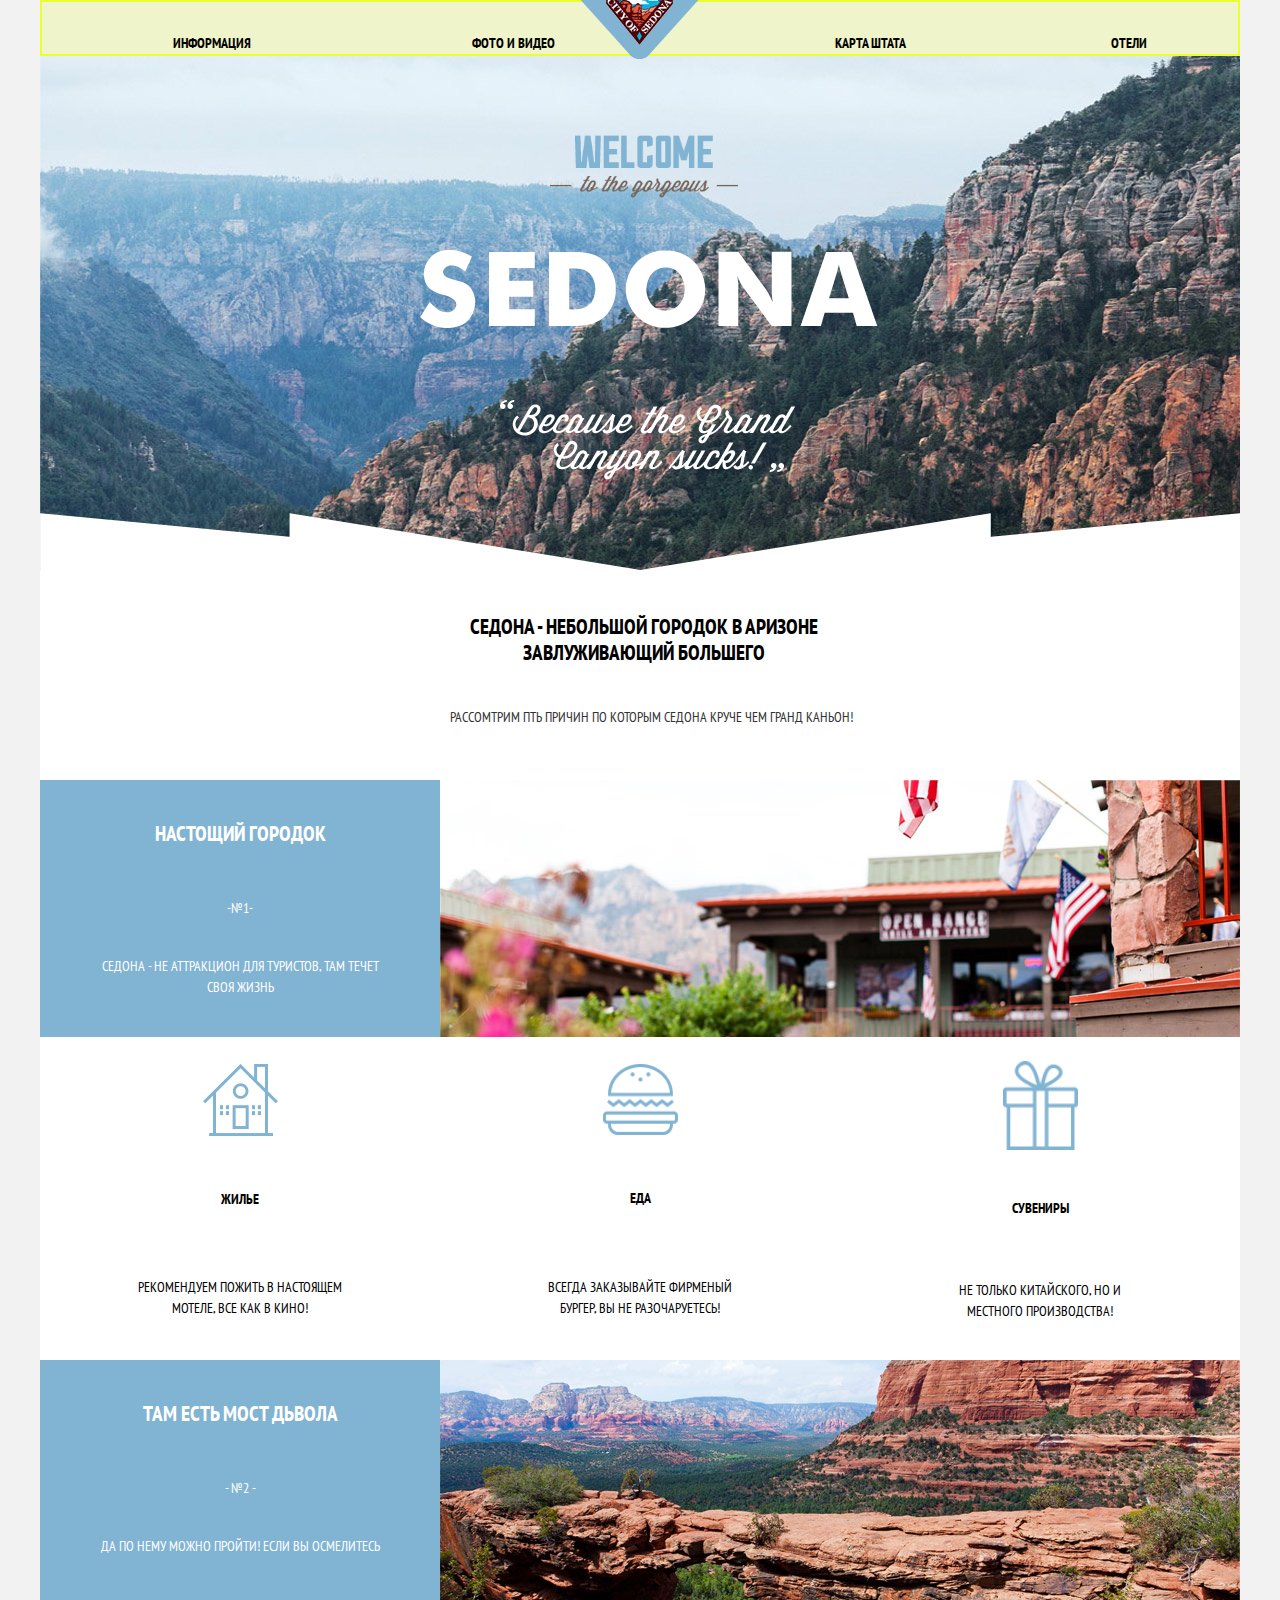
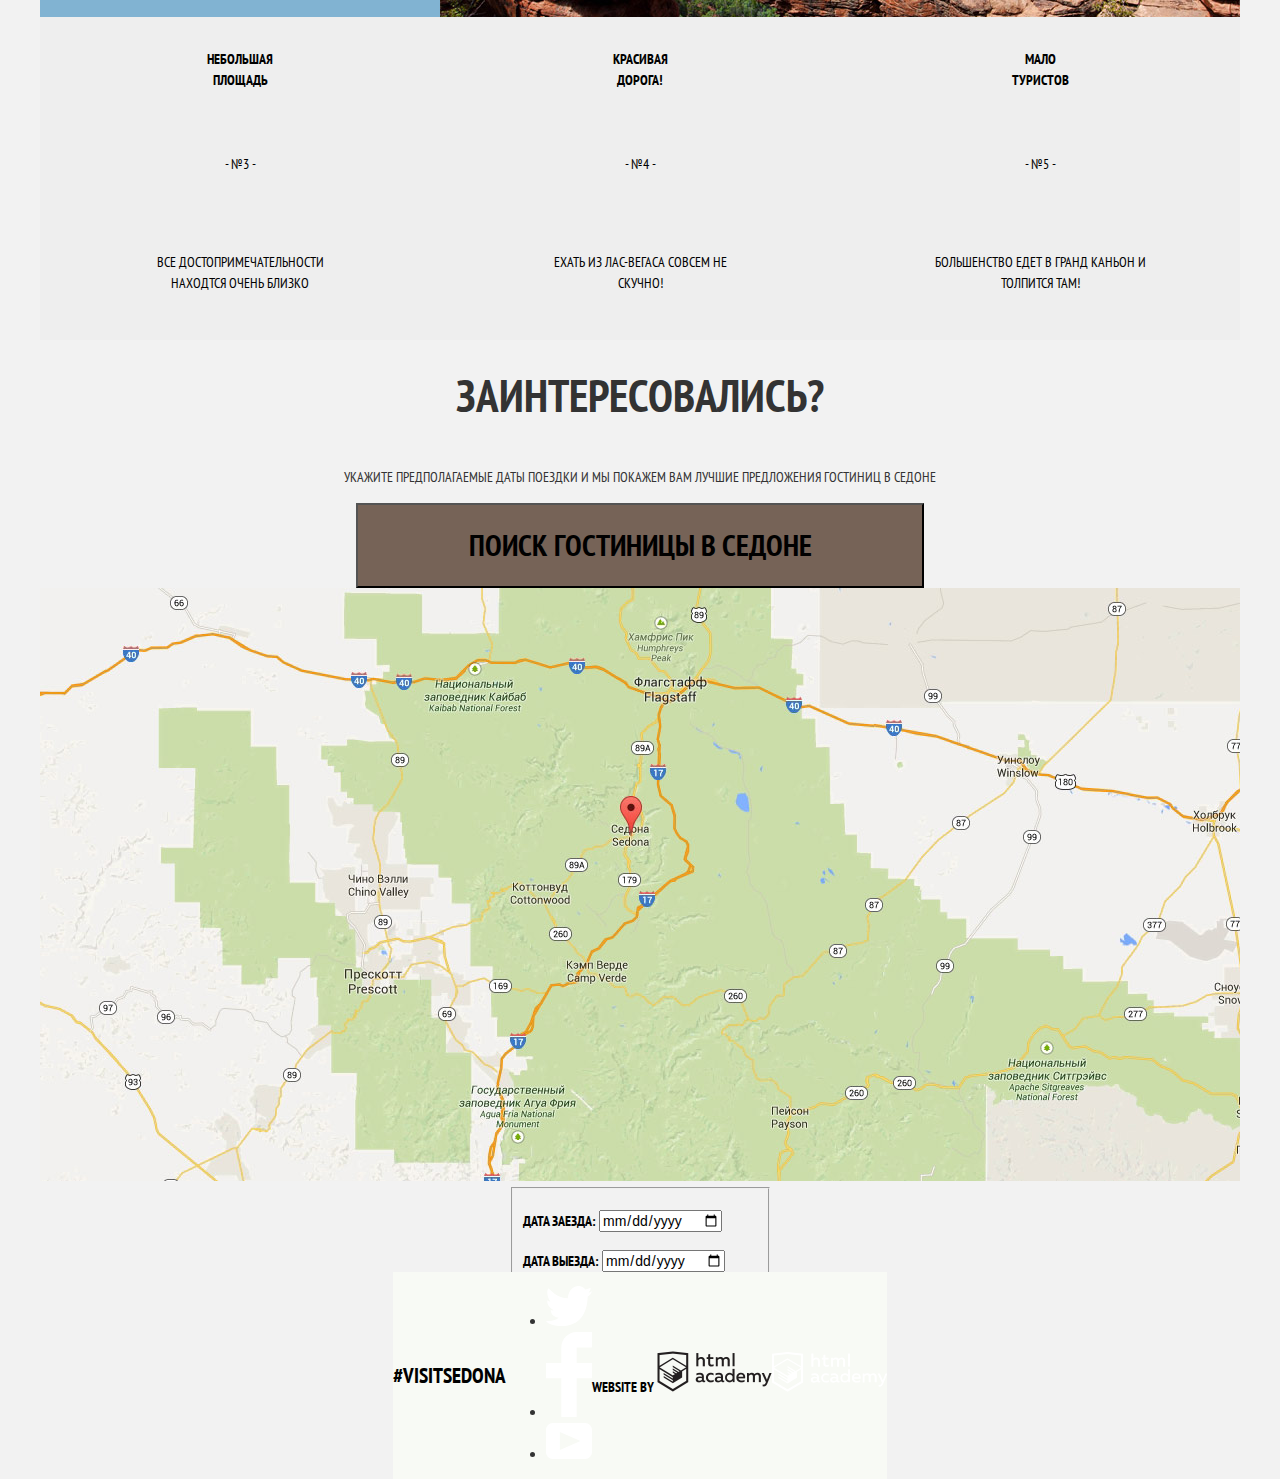
==== commit e563e75f: "правки" ====
--- a/index.html
+++ b/index.html
@@ -14,10 +14,10 @@
                 <img src="img/header/logo.png" width="138" height="70" alt="Логотип Седона">
             </a>
             <ul class="site-navigation">
-                <li><a href="info.html">Информация</a></li>
-                <li><a href="foto&video.html">Фото и видео</a></li>
-                <li><a href="mapstate.html">Карта штата</a></li>
-                <li><a href="hotels.html">Отели</a></li>
+                <li><a class="site-navigation-item-left" href="catalog.html">Информация</a></li>
+                <li><a class="site-navigation-item-left" href="foto&video.html">Фото и видео</a></li>
+                <li><a class="site-navigation-item-rigth" href="mapstate.html">Карта штата</a></li>
+                <li><a class="site-navigation-item-rigth" href="hotels.html">Отели</a></li>
             </ul>
         </nav> 
             <div class="slogan">
@@ -30,7 +30,7 @@
                 <div class="because">
                     <img  src="img/header/slogan3.png" width="296" height="80" alt="Because the Grand Canyon sucks!">
                 </div>
-                <h1 class="slogan-one">Седона - небольшой городок в Аризоне завлуживающий большего</h1>
+                <h1 class="slogan-one">Седона - небольшой городок в Аризоне<br> завлуживающий большего</h1>
                 <p class="slogan-two">Рассомтрим пть причин по которым Седона круче чем Гранд каньон!</p>
           
           </div>
@@ -41,29 +41,29 @@
             <section class="features">
                 <h2 class="visually-hidden">Первое преимущество</h2>
                 <div class="features-one">
-                    <b class="features-name">Настощий городок</b>
-                    <span class="features-namber">-№1-</span>
+                    <h3 class="features-name">Настощий городок</h3>
+                    <p class="features-namber">-№1-</p>
                     <p class="features-annotation">Седона - не аттракцион  для туристов, там течет своя жизнь</p>
                 </div>
                 <div class="image-hotel">
-                    <img src="img/main/image-hotel.jpg" alt="Фоторафия достопримечательности">
+                    <img src="img/main/image-hotel.jpg" width="800" height="257" alt="Фоторафия достопримечательности">
                 </div>
             </section>
                     <!--2я секция 3-и описания преимуществ-->
             <section class="description">
                 <h2 class="visually-hidden">Описания преимуществ</h2> 
                 <div class="description-list">
-                    <img src="/img/main/icon-1.png" width="75" height="72" alt="Иконка-дом">
+                    <img src="img/main/icon-1.png" width="75" height="72" alt="Иконка-дом">
                     <b class="description-name">Жилье</b>
                     <p class="description-annotation">Рекомендуем пожить в настоящем мотеле, все как в кино!</p>
                 </div>
                 <div class="description-list">
-                    <img src="/img/main/icon-2.png" width="75" height="72" alt="Иконка-еда">
+                    <img src="img/main/icon-3.png" width="75" height="72" alt="Иконка-еда">
                     <b class="description-name">Еда</b>
                     <p class="description-annotation">Всегда заказывайте фирменый бургер, вы не разочаруетесь!</p>
                 </div>
                 <div class="description-list">
-                    <img src="/img/main/icon-3.png" width="75" height="72" alt="Иконка-сувенир">
+                    <img src="img/main/icon-2.png" width="75" height="70" alt="Иконка-сувенир">
                     <b class="description-name">Сувениры</b>
                     <p class="description-annotation">Не только китайского, но и местного производства!</p>
                 </div>
@@ -72,8 +72,8 @@
             <section class="features">
                 <h2 class="visually-hidden">Второе преимущество</h2>
                 <div class="features-two">
-                    <b class="features-name">Там есть мост дьвола</b>
-                    <span class="features-namber">- №2 -</span>
+                    <h3 class="features-name">Там есть мост дьвола</h3>
+                    <p class="features-namber">- №2 -</p>
                     <p class="features-annotation">Да по нему можно пройти! Если вы осмелитесь</p>
                 </div>
                 <div class="image-bridge">
@@ -108,7 +108,7 @@
           <!--6я секция карта-->
             <section class="map">
                 <h2 class="visually-hidden">Седона и окрестности</h2>
-                <img src="img/main/map.jpg" width="1718" height="748" alt="Карта местности">
+                <img src="img/main/map.jpg" width="1200" height="748" alt="Карта местности">
             </section>
             <section class="modal-search">
                 <form class="search" method="get" action="https://echo.htmlacademy.ru">
@@ -129,7 +129,7 @@
                         <input class="number-input" type="number" min="0" max="100" name="child" id="child">
                     </p>
                     <p>
-                        <button type="submit" class="search-button">Найти</button>
+                        <a class="search-button" href="#" aria-label="Поиск гостиниц в Седоне">Найти</a>
                     </p>
                     </fieldset>
                 </form>
--- a/css/style.css
+++ b/css/style.css
@@ -42,6 +42,9 @@
   overflow: hidden;
 }
 /*Хедер*/
+.main-header{
+   height: 780px;
+}
 .navigation {
     font-size: 14px;
     line-height: 26px;
@@ -52,34 +55,53 @@
     height: 56px;
 
     display: flex;
+    flex-wrap: wrap;
     align-items:center;
     justify-content: space-around;
+    /*времена обводка*/
+    background: rgba(234, 255, 45, 0.2);
+    box-shadow: inset 0 0 0 2px rgb(234, 255, 45);
 }
 
 /*Вывести из потока и отцентровать*/
 .header-logo{
-   position: absolute 
+   position: absolute; 
 }
 .site-navigation {
     list-style: none;
-    
-    display: flex;
-    align-items:center;
-    justify-content: space-around;
-    flex-grow: 1;
-    
-    
-}
-.site-navigation a{
-    color: #000000;
+    display: flex;
+     
+}
+/*выставить падинги и положение в потоке*/
+.site-navigation-item-left {
+    color: #000000;
+    display: block;
+    padding: 16px 18px;
+    padding-left: 73px;
+    padding-right: 148px;
+    
+}
+.site-navigation-item-rigth {
+    color: #000000;
+    display: block;
+    padding: 16px 18px;
+    padding-left: 132px;
+    padding-right: 73px;
+    
+    
 }
 /*Наведение фокус навиации сталайд*/
 .site-navigation a:hover,
 .site-navigation a:focus{    
     color: #81b3d2;
 }
+/*прописать рба прзрачность 0.3*/
 .site-navigation a:active {
     color: #766357;
+}
+/*прописать рба прзрачность 0.3*/
+.site-navigation a:visited{
+    color: rgba(0, 0, 0, 0.3);
 }
 .slogan{
     display: flex;
@@ -91,25 +113,27 @@
     background-position: top;
     background-repeat: no-repeat;
     
-    
-}
-/*Вывести из потока и отцентровать по макету
+}
+/*Вывести из потока и отцентровать по макету*/
 .welcome{
     position: absolute;
-    top: 600px;
-    left: 76;
+    top: 135px;
+    left: 550px;
 }
 .sedona{
     position: absolute;
-    top: 600px;
-    left: 203px;
+    top: 250px;
+    left: 420px;
 }
 .because{
     position: absolute;
+    top: 400px;
+    left: 500px;
+}
+.slogan-one {
+    position: absolute;
     top: 600px;
-    left: 347px;
-}*/
-.slogan-one {
+    left: 470px;
     font-size: 21px;
     line-height: 26px;
     font-weight: 700;
@@ -117,6 +141,10 @@
     text-align: center;
 }
 .slogan-two {
+    
+    position: absolute;
+    top: 690px;
+    left: 450px;
     font-size: 14px;
     line-height: 26px;
     font-weight: 400;
@@ -130,42 +158,75 @@
     flex-direction:column;
     width: 1200px;
 }
+/*Преимущество 1*/
 .features {
     display: flex;
     color: #ffffff;
     text-align: center;
-}
-.features-name,
-.description-name {
+    width: 1200px;
+    height: 257px;
+}
+.features-name {
     font-size: 21px;
     line-height: 21px;
     font-weight: 700;
 }
 .features-one,
-.features-two {
+.features-two{
     width: 400px;
     background-color: #81b3d2;
+    align-items:center;
+    display: block;
+    margin: 0;
+     
+}
+.features-name{
+    margin: 0;
+    padding: 43px 10px;
+     
+}
+.features-namber {
+    padding: 11px 12px;
+    margin: 0;
+}
+.features-annotation{
+   padding: 12px 50px ;
 }
 .image-hotel{
     width: 800px;
-}
+    height: 257pxpx;
+}
+/*Рекомендации 3 блока*/
 .description{
     display: flex;
     align-items:center;
-    
+   
+        
     color: #000000;
     background-color: #ffffff;
     text-align: center;
 }
-.description-oll {
+.description-oll{
     background-color: #eeeeee;
 }
 .description-list {
     display: flex;
     align-items:center;
     flex-direction:column;
+    justify-content: space-around;
     width: 400px;
-}
+    height: 323px;
+     
+}
+.description-name {
+    padding-left: 160px;
+    padding-right: 160px;
+}
+.description-annotation {
+    padding-left: 90px;
+    padding-right: 90px;
+}
+
 /*Карта и модальное окно с кнопкой*/
 .interest {
     display: flex;
@@ -184,26 +245,17 @@
     text-align: center;
     color: #333333;
 }
-.interest-button,
-.button {
-    font: inherit;
+
+.modal-search{
+    display: flex;
+    align-items:center;
+    flex-direction:column;
+    font-size: 14px;
+    line-height: 26px;
+    font-weight: 700;
+    color: #000000;
     width: 568px;
     height: 85px;
-    background-color: #766357;
-    
-}
-.interest-button:hover,
-.interest-button:focus,{
-    background-color: #ffffff;
-}
-.modal-search{
-    display: flex;
-    align-items:center;
-    flex-direction:column;
-    font-size: 14px;
-    line-height: 26px;
-    font-weight: 700;
-    color: #000000;
 }
 .search-input input[type="date"],
 .number-input input[type="number"]{
@@ -396,6 +448,37 @@
     list-style: none;
 }
 /*Кнопки*/
+
+.interest-button,
+.button {
+    font: inherit;
+    width: 568px;
+    height: 85px;
+    background-color: #766357;
+    text-transform: uppercase;
+    
+}
+ 
+.search-button .button{
+    font: inherit;
+    text-align: center;
+    color: #ffffff;
+    vertical-align: middle;
+    text-transform: uppercase;
+    font-size: 21px;
+    line-height: 26px;
+    font-weight: 700;
+}
+/*
+.button-detail a{
+    font: inherit;
+    text-align: center;
+    color: #ffffff;
+    text-transform: uppercase;
+    
+    background-color: aqua;
+    border: none;
+}
 .button-detail .button{
     color: #ffffff;
     background-color: #81b3d2;
@@ -448,7 +531,7 @@
 /*Сложная форма из демо*/
 .filter-range {
   width: 330px;
-  margin: 50px auto; /* для демо */
+  
 
   color: #ffffff;
   text-transform: uppercase;
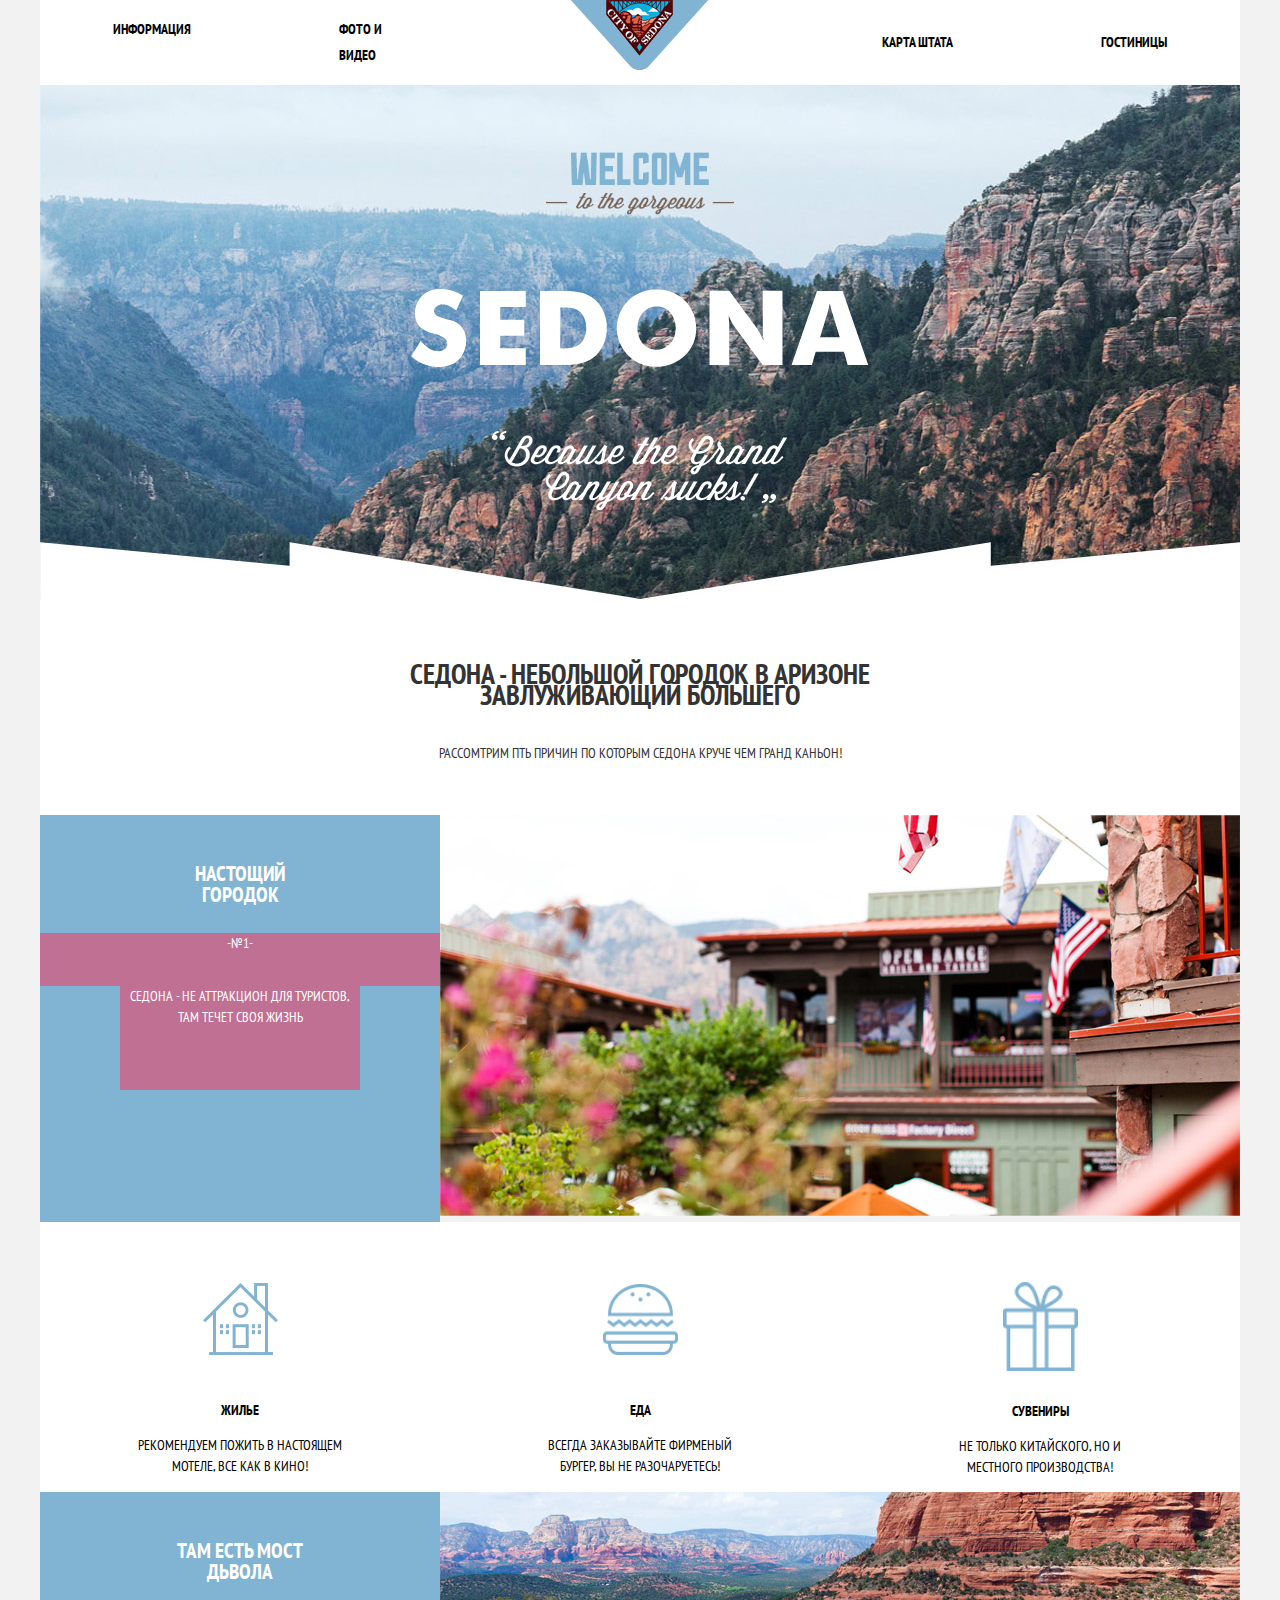
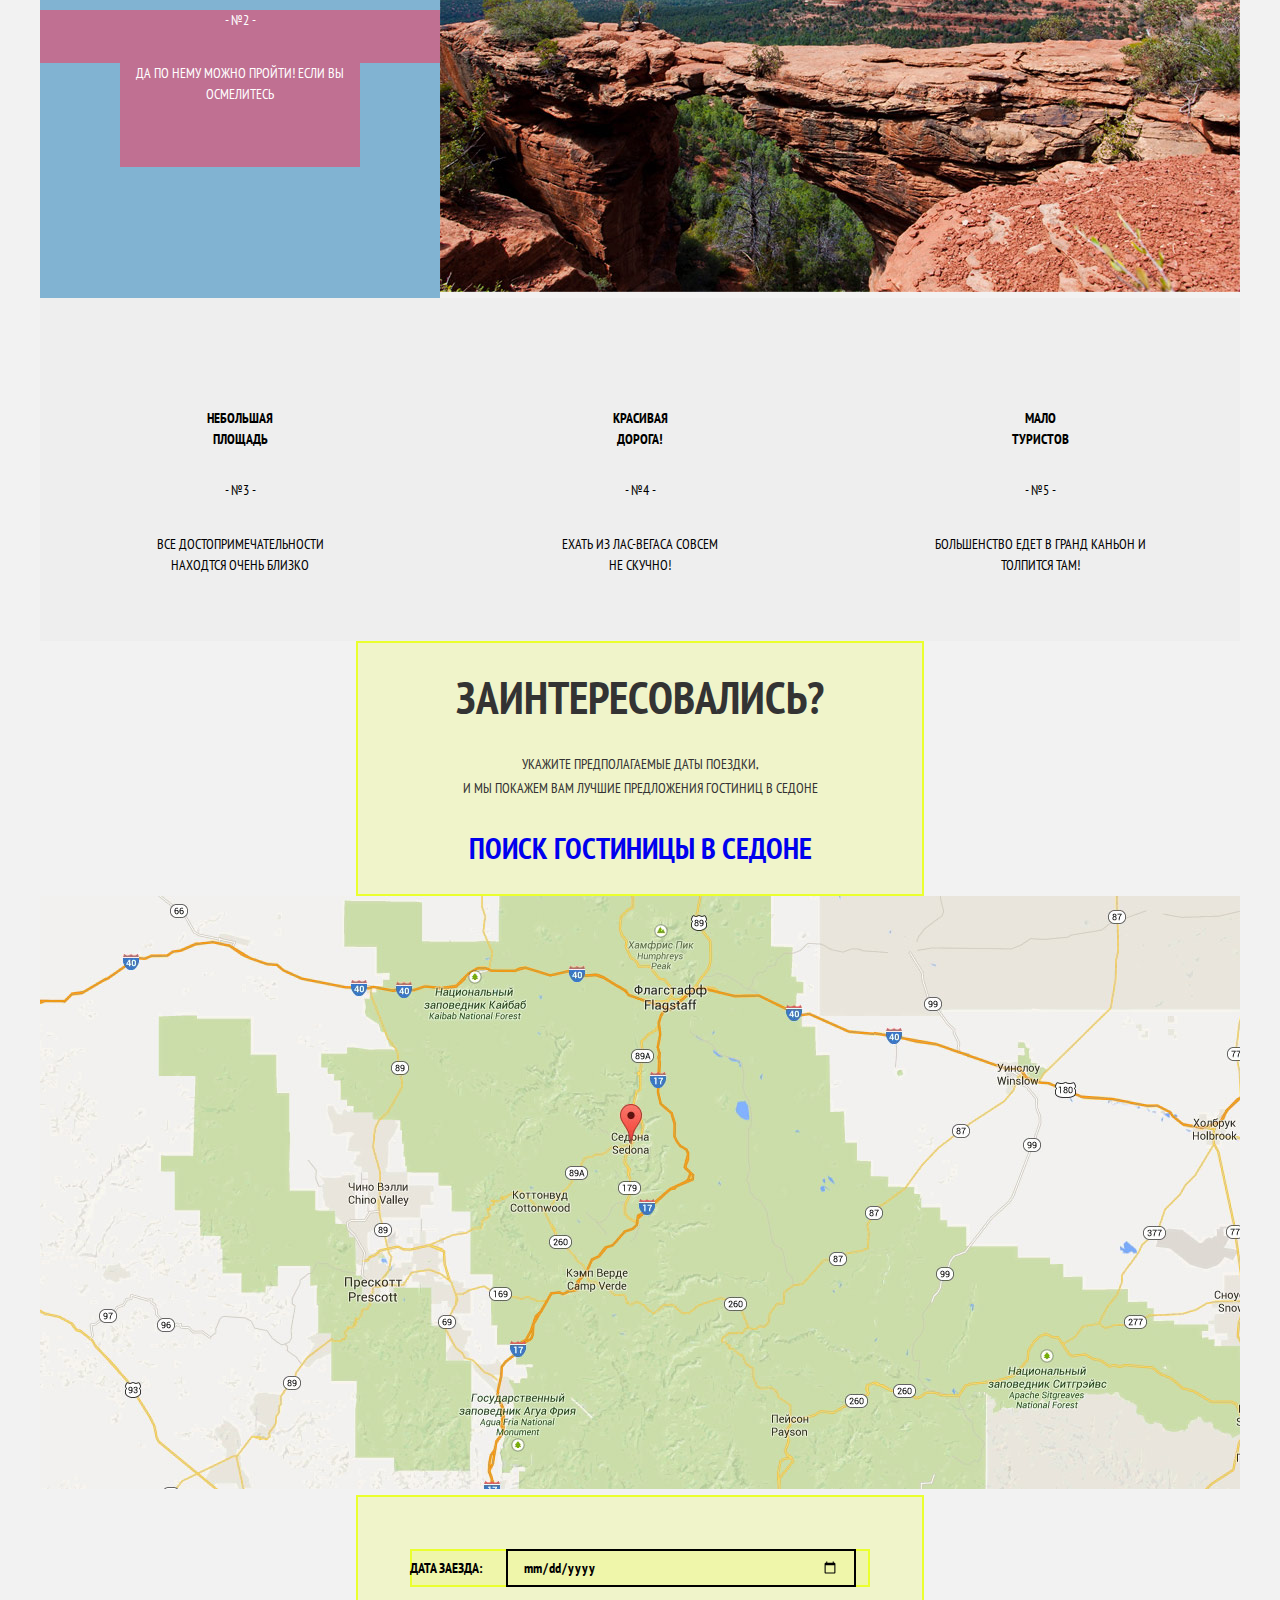
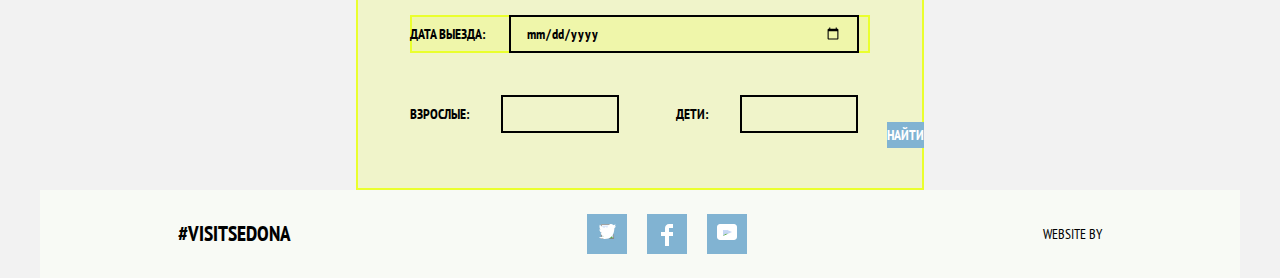
==== commit 48916cb2: "исправления" ====
--- a/index.html
+++ b/index.html
@@ -8,150 +8,176 @@
   <link href="css/style.css" rel="stylesheet">
   </head>
     <body>
-      <header class="main-header">
-        <nav class="navigation">
-            <a class="header-logo" href="index.html">
-                <img src="img/header/logo.png" width="138" height="70" alt="Логотип Седона">
-            </a>
-            <ul class="site-navigation">
-                <li><a class="site-navigation-item-left" href="catalog.html">Информация</a></li>
-                <li><a class="site-navigation-item-left" href="foto&video.html">Фото и видео</a></li>
-                <li><a class="site-navigation-item-rigth" href="mapstate.html">Карта штата</a></li>
-                <li><a class="site-navigation-item-rigth" href="hotels.html">Отели</a></li>
-            </ul>
-        </nav> 
-            <div class="slogan">
-                <div class="welcome" >
-                    <img  src="img/header/slogan1.png" width="188" height="86" alt="welcome -to the gorgeous-">
+        
+            <header class="main-header">
+                
+                    <a class="header-logo" href="index.html">
+                        <img src="img/header/logo.png" width="138" height="70" alt="Логотип Седона">
+                    </a>
+                <nav class="navigation">
+                    <ul class="site-navigation site-navigation-left">
+                        <li><a class="site-navigation-item" href="info.html">Информация</a></li>
+                        <li><a class="site-navigation-item" href="foto&video.html">Фото и видео</a></li>
+                    </ul>
+                    <ul class="site-navigation site-navigation-rigth">
+                        <li><a class="site-navigation-item" href="mapstate.html">Карта штата</a></li>
+                        <li><a class="site-navigation-item" href="catalog.html">Гостиницы</a></li>
+                    </ul>
+                </nav> 
+                <div class="slogan">
+                    <div class="welcome" >
+                        <img  src="img/header/slogan1.png" width="188" height="86" alt="welcome -to the gorgeous-">
+                    </div>
+                    <div class="sedona">
+                        <img   src="img/header/slogan-2.png" width="458" height="78" alt="sedona">
+                    </div>
+                    <div class="because">
+                        <img  src="img/header/slogan3.png" width="296" height="80" alt="Because the Grand Canyon sucks!">
+                    </div>
+                    <h1 class="slogan-one">Седона - небольшой городок в Аризоне<br> завлуживающий большего</h1>
+                    <p class="slogan-two">Рассомтрим пть причин по которым Седона круче чем Гранд каньон!</p>
+          
                 </div>
-                <div class="sedona">
-                    <img   src="img/header/slogan-2.png" width="458" height="78" alt="sedona">
-                </div>
-                <div class="because">
-                    <img  src="img/header/slogan3.png" width="296" height="80" alt="Because the Grand Canyon sucks!">
-                </div>
-                <h1 class="slogan-one">Седона - небольшой городок в Аризоне<br> завлуживающий большего</h1>
-                <p class="slogan-two">Рассомтрим пть причин по которым Седона круче чем Гранд каньон!</p>
-          
-          </div>
-        </header>
-        <main class="container">
+            </header>
+            <main class="container">
             
           <!--1я секция наши преимущества-->
-            <section class="features">
-                <h2 class="visually-hidden">Первое преимущество</h2>
-                <div class="features-one">
-                    <h3 class="features-name">Настощий городок</h3>
-                    <p class="features-namber">-№1-</p>
-                    <p class="features-annotation">Седона - не аттракцион  для туристов, там течет своя жизнь</p>
-                </div>
-                <div class="image-hotel">
-                    <img src="img/main/image-hotel.jpg" width="800" height="257" alt="Фоторафия достопримечательности">
-                </div>
-            </section>
+                <section class="features">
+                    <h2 class="visually-hidden">Первое преимущество</h2>
+                    <div class="features-one">
+                        <h3 class="features-name">Настощий городок</h3>
+                        <p class="features-namber">-№1-</p>
+                        <p class="features-annotation">Седона - не аттракцион  для туристов, там течет своя жизнь</p>
+                    </div>
+                    <div class="image-hotel">
+                        <img src="img/main/image-hotel.jpg" width="800" height="257" alt="Фоторафия достопримечательности">
+                    </div>
+                </section>
                     <!--2я секция 3-и описания преимуществ-->
-            <section class="description">
-                <h2 class="visually-hidden">Описания преимуществ</h2> 
-                <div class="description-list">
-                    <img src="img/main/icon-1.png" width="75" height="72" alt="Иконка-дом">
-                    <b class="description-name">Жилье</b>
-                    <p class="description-annotation">Рекомендуем пожить в настоящем мотеле, все как в кино!</p>
-                </div>
-                <div class="description-list">
-                    <img src="img/main/icon-3.png" width="75" height="72" alt="Иконка-еда">
-                    <b class="description-name">Еда</b>
-                    <p class="description-annotation">Всегда заказывайте фирменый бургер, вы не разочаруетесь!</p>
-                </div>
-                <div class="description-list">
-                    <img src="img/main/icon-2.png" width="75" height="70" alt="Иконка-сувенир">
-                    <b class="description-name">Сувениры</b>
-                    <p class="description-annotation">Не только китайского, но и местного производства!</p>
-                </div>
-            </section>
+                <section class="description">
+                    <h2 class="visually-hidden">Описания преимуществ</h2> 
+                    <div class="description-list">
+                        <img src="img/main/icon-1.png" width="75" height="72" alt="Иконка-дом">
+                        <b class="description-name-one">Жилье</b>
+                        <p class="description-annotation">Рекомендуем пожить в настоящем мотеле, все как в кино!</p>
+                    </div>
+                    <div class="description-list">
+                        <img src="img/main/icon-3.png" width="75" height="72" alt="Иконка-еда">
+                        <b class="description-name-one">Еда</b>
+                        <p class="description-annotation">Всегда заказывайте фирменый бургер, вы не разочаруетесь!</p>
+                    </div>
+                    <div class="description-list">
+                        <img src="img/main/icon-2.png" width="75" height="70" alt="Иконка-сувенир">
+                        <b class="description-name">Сувениры</b>
+                        <p class="description-annotation">Не только китайского, но и местного производства!</p>
+                    </div>
+                </section>
           <!--3я секция наши преимущества-->
-            <section class="features">
-                <h2 class="visually-hidden">Второе преимущество</h2>
-                <div class="features-two">
-                    <h3 class="features-name">Там есть мост дьвола</h3>
-                    <p class="features-namber">- №2 -</p>
-                    <p class="features-annotation">Да по нему можно пройти! Если вы осмелитесь</p>
-                </div>
-                <div class="image-bridge">
-                    <img src="img/main/image-bridge.jpg" alt="Фоторафия мост дьявола">
-                </div>
-            </section>
+                <section class="features">
+                    <h2 class="visually-hidden">Второе преимущество</h2>
+                    <div class="features-two">
+                        <h3 class="features-name">Там есть мост дьвола</h3>
+                        <p class="features-namber">- №2 -</p>
+                        <p class="features-annotation">Да по нему можно пройти! Если вы осмелитесь</p>
+                    </div>
+                    <div class="image-bridge">
+                        <img src="img/main/image-bridge.jpg" alt="Фоторафия мост дьявола">
+                    </div>
+                </section>
           <!--4я секция наши преимущества-->
-            <section class="description description-oll">
-                <h2 class="visually-hidden">Преимущество 3,4,5.</h2> 
-                <div class="description-list">
-                    <b class="description-name">Небольшая площадь</b>
-                    <span class="description-number">- №3 -</span>
-                    <p class="description-annotation">все достопримечательности находтся очень близко</p>
-                </div>
-                <div class="description-list">
-                    <b class="description-name">Красивая дорога!</b>
-                    <span class="description-number">- №4 -</span>
-                    <p class="description-annotation">ехать из лас-вегаса совсем не скучно!</p>
-                </div>
-                <div class="description-list">
-                    <b class="description-name">Мало туристов</b>
-                    <span class="description-number">- №5 -</span>
-                    <p class="description-annotation">большенство едет в гранд каньон и толпится там!</p>
-                </div>
-            </section>
+                <section class="description description-oll">
+                    <h2 class="visually-hidden">Преимущество 3,4,5.</h2> 
+                    <div class="description-list-two">
+                        <b class="description-name-two">Небольшая площадь</b>
+                        <span class="description-number-two">- №3 -</span>
+                        <p class="description-annotation-two">все достопримечательности<br> находтся очень близко</p>
+                    </div>
+                    <div class="description-list-two">
+                        <b class="description-name-two">Красивая дорога!</b>
+                        <span class="description-number-two">- №4 -</span>
+                        <p class="description-annotation-two">ехать из лас-вегаса совсем<br> не скучно!</p>
+                    </div>
+                    <div class="description-list-two">
+                        <b class="description-name-two">Мало туристов</b>
+                        <span class="description-number-two">- №5 -</span>
+                        <p class="description-annotation-two">большенство едет в гранд каньон и<br> толпится там!</p>
+                    </div>
+                </section>
           <!--5я заинтересовались + кнопка+всплывающаяся форма подбора гостиниц-->
-            <section class="interest">
-                <h2>Заинтересовались?</h2>
-                <p class="interest-info">укажите предполагаемые даты поездки и мы покажем вам лучшие предложения гостиниц в Седоне</p>
-                <button type="button" class="button interest-button" href="interest.html">Поиск гостиницы в Седоне</button>  
-            </section>
+                <section class="interest">
+                    <h2>Заинтересовались?</h2>
+                    <p class="interest-info">укажите предполагаемые даты поездки,<br> и мы покажем вам лучшие предложения гостиниц в Седоне</p>
+                    <p><a  class="interest-button" href="#">Поиск гостиницы в Седоне</a></p>  
+                </section>
           <!--6я секция карта-->
-            <section class="map">
-                <h2 class="visually-hidden">Седона и окрестности</h2>
-                <img src="img/main/map.jpg" width="1200" height="748" alt="Карта местности">
-            </section>
-            <section class="modal-search">
-                <form class="search" method="get" action="https://echo.htmlacademy.ru">
-                    <fieldset>
-                    <legend class="visually-hidden">>Поиск гостиниц в Седоне</legend>
-                    <p>
-                        <label for="date-start">Дата заезда:</label>
-                        <input class="search-input" type="date" name="date-start" id="date-start">
-                    </p>
-                    <p>
-                        <label for="date-stop">Дата выезда:</label>
-                        <input class="search-input" type="date" name="date-stop" id="date-stop">
-                    </p>
-                    <p>
-                        <label for="person">Взрослые:</label>
-                        <input class="number-input" type="number" min="0" max="100" name="person" id="person">
-                        <label for="child">Дети:</label>
-                        <input class="number-input" type="number" min="0" max="100" name="child" id="child">
-                    </p>
-                    <p>
-                        <a class="search-button" href="#" aria-label="Поиск гостиниц в Седоне">Найти</a>
-                    </p>
-                    </fieldset>
-                </form>
-            </section>
+                <section class="map">
+                    <h2 class="visually-hidden">Седона и окрестности</h2>
+                    <img src="img/main/map.jpg" width="1200" height="748" alt="Карта местности">
+                </section>
+                <section class="modal-search">
+                    <form class="search-form" method="get" action="https://echo.htmlacademy.ru">
+                        
+                        <p class="search">
+                            <label for="date-start">Дата заезда:</label>
+                            <input class="search-input" type="date" name="date-start" id="date-start">
+                        </p>
+                        <p class="search">
+                            <label for="date-stop">Дата выезда:</label>
+                            <input class="search-input" type="date" name="date-stop" id="date-stop">
+                        </p>
+                        <p class="age-search">
+                            <label for="person">Взрослые:</label>
+                            <input class="number-input" type="number" min="0" max="100" name="person" id="person">
+                            <label for="child">Дети:</label>
+                            <input class="number-input" type="number" min="0" max="100" name="child" id="child">
+                        </p>
+                        <button class="button search-button" href="#" aria-label="Поиск гостиниц в Седоне">Найти</button>
+                        
+                    </form>
+                </section>
         
         
-        </main>
+            </main>
       <!--футер-->
-        <footer class="main-footer">
-            <span class="footer-slogan">#visitSEDONA</span>
-            <ul class="footer-social">
-                <li> <a class="social-button" href="#" aria-label="Твиттер">
-                    <img src="img/footer/t.-icon.svg" width="46" height="48" alt="Твиттер"></a></li> 
-                <li> <a class="social-button" href="#" aria-label="Фейсбук">
-                    <img src="img/footer/fb-icon.svg" width="46" height="48" alt="Фейсбук"></a></li>
-                <li> <a class="social-button" href="#" aria-label="Ютуб">
-                    <img src="img/footer/youtube-icon.svg" width="46" height="48" alt="Ютуб"></a></li>
-            </ul>
-            <div class="footer-copyright">
-            <b>WEBSITE by</b>
-            <a class="copyright" href="https://up.htmlacademy.ru"><img src="img/footer/logo-name.png"><img src="img/footer/logo-name.svg" width="115" height="41" alt="Лоотип разработчика"> </a>
-            </div>
-        </footer>
+            <footer class="main-footer">
+                <span class="footer-slogan">#visitSEDONA</span>
+                <ul class="footer-social">
+                    <li> <a class="social-button" href="#" aria-label="Твиттер">
+                    <svg version="1.1" id="Layer_1" xmlns="http://www.w3.org/2000/svg" xmlns:xlink="http://www.w3.org/1999/xlink" x="0px" y="0px"
+	               width="17px" height="15px" viewBox="0 0 17 15" enable-background="new 0 0 17 15" xml:space="preserve">
+                        <image overflow="visible" width="17" height="15" xlink:href="t.png" >
+                        </image>
+                        <g id="W6EeEF_1_">
+	                                   <g>
+		              <path fill="#FFFFFF" d="M10.95,0.144c1.685-0.496,2.984,0.27,3.577,1.179c0.673-0.231,1.331-0.481,2.011-0.708
+			         c-0.004,0.861-0.522,1.513-0.857,1.768c0.685,0.17,1.304-0.491,1.304-0.491c-0.169,1-1.006,1.788-1.563,2.024
+			         c-0.231,6.75-3.175,11.217-10.077,11.082c-0.522,0,0.075,0-0.446,0c-0.41,0-4.164-0.46-4.898-1.887
+			         c2.271,0.196,3.893-0.422,4.693-1.177c-0.96-0.3-2.679-0.477-2.979-2.95C2.064,9.09,2.279,9.212,2.905,9.103
+			         C1.705,8.247,0.374,7.53,0.448,5.33c0.285,0.328,1.067,0.536,1.34,0.472c-0.703-0.241-1.97-3.36-0.894-4.952
+			         c1.818,1.854,3.735,3.606,7.152,3.773C8.254,2.33,9.183,0.793,10.95,0.144z"/>
+	                   </g>
+                            </g>
+                </svg></a></li> 
+                    <li> <a class="social-button" href="#" aria-label="Фейсбук">
+                        <svg version="1.1" id="Layer_2" xmlns="http://www.w3.org/2000/svg" xmlns:xlink="http://www.w3.org/1999/xlink" x="0px" y="0px"
+	                       width="12px" height="22px" viewBox="0 0 12 22" enable-background="new 0 0 12 22" xml:space="preserve">
+                                <path fill="#FFFFFF" d="M12,4V0H8C5.791,0,4,1.791,4,4v4H0v4h4v10h4V12h4V8H8V4H12z"/>
+                            </svg></a></li>
+                    <li> <a class="social-button" href="#" aria-label="Ютуб">
+                        <svg version="1.1" id="Layer_1" xmlns="http://www.w3.org/2000/svg" xmlns:xlink="http://www.w3.org/1999/xlink" x="0px" y="0px"
+	                       width="20px" height="16px" viewBox="0 0 20 16" enable-background="new 0 0 20 16" xml:space="preserve">
+                            <image overflow="visible" enable-background="new    " width="20" height="16" xlink:href="youtube.png" >
+                            </image>
+                            <path fill="#FFFFFF" d="M17,0H3C1.35,0,0,1.35,0,3v10c0,1.65,1.35,3,3,3h14c1.65,0,3-1.35,3-3V3C20,1.35,18.65,0,17,0z
+	                       M6.027,11.998V4.002L15.014,8L6.027,11.998z"/>
+                            </svg></a></li>
+                        </ul>
+                
+                <div class="footer-copyright">
+                    <span class="footer-copyright-slogan">WEBSITE by</span>
+                    <p ><a class="copyright" href="https://up.htmlacademy.ru"> </a></p>
+                </div>
+            </footer>
+        
     </body>
 </html>
--- a/css/style.css
+++ b/css/style.css
@@ -1,6 +1,6 @@
 body {
-    min-width: 720px;
-    max-width: 1280px;
+    
+    width: 100%;
     margin: 0;
     padding: 0;
     display: flex;
@@ -27,13 +27,13 @@
 .visually-hidden:not(:focus):not(:active),
 input[type="checkbox"].visually-hidden,
 input[type="radio"].visually-hidden {
-  position: absolute;
-
-  width: 1px;
-  height: 1px;
-  margin: -1px;
-  border: 0;
-  padding: 0;
+    position: absolute;
+
+    width: 1px;
+    height: 1px;
+    margin: -1px;
+    border: 0;
+    padding: 0;
 
   white-space: nowrap;
 
@@ -43,7 +43,11 @@
 }
 /*Хедер*/
 .main-header{
-   height: 780px;
+    display:flex;
+    align-items:center;
+    flex-direction:column;
+    width: 1200px;
+    
 }
 .navigation {
     font-size: 14px;
@@ -52,44 +56,52 @@
     color: #000000;    
     background-color: #ffffff;
     width: 1200px;
-    height: 56px;
-
-    display: flex;
-    flex-wrap: wrap;
-    align-items:center;
-    justify-content: space-around;
-    /*времена обводка*/
-    background: rgba(234, 255, 45, 0.2);
-    box-shadow: inset 0 0 0 2px rgb(234, 255, 45);
+    
+    display: flex;
+    align-items:center;
+    
 }
 
 /*Вывести из потока и отцентровать*/
 .header-logo{
-   position: absolute; 
+    position: absolute; 
 }
 .site-navigation {
+    display: flex;
+    
+    padding: 0;
+    margin: 16px 18px;
+    margin-right: 73px;
+    margin-left: 73px;
+    width: 100%;
     list-style: none;
-    display: flex;
-     
-}
-/*выставить падинги и положение в потоке*/
-.site-navigation-item-left {
+    justify-content: space-between;
+    
+}
+    
+.site-navigation-left{   
+    justify-content: flex-start;
+}
+
+.site-navigation-rigth{
+    
+    justify-content: flex-end;
+    
+}
+.site-navigation-left .site-navigation-item {
+    margin-right: 148px;
+}
+.site-navigation-rigth .site-navigation-item{
+    margin-left: 148px;
+} 
+.site-navigation a{
+    width: 240px;
     color: #000000;
-    display: block;
-    padding: 16px 18px;
-    padding-left: 73px;
-    padding-right: 148px;
-    
-}
-.site-navigation-item-rigth {
-    color: #000000;
-    display: block;
-    padding: 16px 18px;
-    padding-left: 132px;
-    padding-right: 73px;
-    
-    
-}
+}
+
+
+
+
 /*Наведение фокус навиации сталайд*/
 .site-navigation a:hover,
 .site-navigation a:focus{    
@@ -98,59 +110,51 @@
 /*прописать рба прзрачность 0.3*/
 .site-navigation a:active {
     color: #766357;
-}
-/*прописать рба прзрачность 0.3*/
-.site-navigation a:visited{
-    color: rgba(0, 0, 0, 0.3);
-}
+    opacity: 3;
+}
+
+
 .slogan{
     display: flex;
     align-items:center;
     flex-direction:column;
-    height: 730px;
     background-color: #ffffff;
-    background-image: url("../img/header/background-photo.jpg");
-    background-position: top;
+    background-image:  url("../img/header/background-photo.jpg");
+    background-position: bottom,bottom;
     background-repeat: no-repeat;
-    
-}
-/*Вывести из потока и отцентровать по макету*/
+    width: 100%;
+    
+    
+}
 .welcome{
-    position: absolute;
-    top: 135px;
-    left: 550px;
+    margin: 0;
+    padding: 68px 63px ;
+    
+    
 }
 .sedona{
-    position: absolute;
-    top: 250px;
-    left: 420px;
+    
+    padding-bottom: 58px;
 }
 .because{
-    position: absolute;
-    top: 400px;
-    left: 500px;
-}
-.slogan-one {
-    position: absolute;
-    top: 600px;
-    left: 470px;
-    font-size: 21px;
-    line-height: 26px;
-    font-weight: 700;
-    color: #000000;
+    
+    padding-bottom: 146px;
+}
+.slogan-one{
+    
+    margin: 0;
+    padding: 0;
     text-align: center;
-}
-.slogan-two {
-    
-    position: absolute;
-    top: 690px;
-    left: 450px;
-    font-size: 14px;
-    line-height: 26px;
-    font-weight: 400;
-    color: #333333;
+    padding-bottom: 38px;
+}
+.slogan-two{
+    
+    margin: 0;
+    padding: 0;
     text-align: center;
-}
+    padding-bottom: 51px;
+}
+
 /*Главный контейнер*/
 .container{
     display: flex;
@@ -164,47 +168,71 @@
     color: #ffffff;
     text-align: center;
     width: 1200px;
-    height: 257px;
+    margin: 0;
+    padding: 0;
+    
+     
+    
+}
+.features-one,
+.features-two{
+    width: 400px;
+    background-color: #81b3d2;
+    align-items:center;
+    display: block;
+    margin: 0;
+    padding: 0;
+    
+    
+    
 }
 .features-name {
     font-size: 21px;
     line-height: 21px;
     font-weight: 700;
-}
-.features-one,
-.features-two{
-    width: 400px;
-    background-color: #81b3d2;
-    align-items:center;
-    display: block;
-    margin: 0;
-     
-}
-.features-name{
-    margin: 0;
-    padding: 43px 10px;
-     
-}
+    text-align: center;
+    margin: 0;
+    padding-top: 48px;
+    padding-bottom: 28px;
+    margin-left: 120px;
+    margin-right: 120px;
+    
+    
+}
+
+
 .features-namber {
-    padding: 11px 12px;
-    margin: 0;
+    padding-bottom: 32px;
+    margin: 0;
+    text-align: center;
+    background: rgba(255, 45, 82, 0.5);
 }
 .features-annotation{
-   padding: 12px 50px ;
+    padding-bottom: 62px;
+    margin: 0;
+    text-align: center;
+    background: rgba(255, 45, 82, 0.5);
+    margin-left: 80px;
+    margin-right: 80px;
 }
 .image-hotel{
     width: 800px;
-    height: 257pxpx;
-}
-/*Рекомендации 3 блока*/
+    
+    
+}
+/*Рекомендации 3 блок6а*/
 .description{
     display: flex;
     align-items:center;
+    margin: 0;
+    padding: 0;
+    padding-top: 60px;
    
         
     color: #000000;
     background-color: #ffffff;
     text-align: center;
+    
 }
 .description-oll{
     background-color: #eeeeee;
@@ -215,73 +243,167 @@
     flex-direction:column;
     justify-content: space-around;
     width: 400px;
-    height: 323px;
-     
-}
-.description-name {
+    padding-top: 50px;
+    margin: 0;
+    padding: 0;
+        
+}
+
+.description-name-one{
+    margin-top: 45px;
     padding-left: 160px;
     padding-right: 160px;
+    align-items: baseline;
+}
+.description-name {
+    margin-top: 30px;
+    padding-left: 160px;
+    padding-right: 160px;
+    align-items: baseline;
 }
 .description-annotation {
     padding-left: 90px;
     padding-right: 90px;
 }
-
+.description-list-two{
+    display: flex;
+    align-items:center;
+    flex-direction:column;
+    justify-content: space-around;
+    width: 400px;
+    margin: 0;
+    padding: 0;
+    
+    
+    
+}
+.description-name-two{
+    margin-top: 30px;
+    padding-left: 160px;
+    padding-right: 160px;
+    margin-top: 50px;
+    padding-left: 160px;
+    padding-right: 160px;
+    align-items: baseline; 
+}
+.description-number-two{
+    margin-top: 30px;
+    padding-left: 160px;
+    padding-right: 160px;
+    align-items: baseline;
+}
+.description-annotation-two{
+    margin-top: 33px;
+    margin-bottom: 65px;
+    padding-left: 80px;
+    padding-right: 80px;
+    align-items: baseline;
+    
+}
 /*Карта и модальное окно с кнопкой*/
 .interest {
     display: flex;
     align-items:center;
     flex-direction:column;
+    width: 568px;
     
     font-size: 30px;
     line-height: 36px;
     font-weight: 700;
     text-align: center;
-}
+    padding: 0;
+    
+    background: rgba(234, 255, 45, 0.2);
+    box-shadow: inset 0 0 0 2px rgb(234, 255, 45);
+}
+
 .interest-info {
     font-size: 14px;
     line-height: 24px;
     font-weight: 400;
     text-align: center;
     color: #333333;
-}
-
+    margin: 0;
+    padding: 0;
+    
+}
+/*Кнопка-ссылка вызова модального окна*/
+
+/*Модальное окно привзанное к кнопке-ссылке*/
 .modal-search{
-    display: flex;
-    align-items:center;
-    flex-direction:column;
+    
     font-size: 14px;
     line-height: 26px;
     font-weight: 700;
     color: #000000;
     width: 568px;
-    height: 85px;
-}
-.search-input input[type="date"],
-.number-input input[type="number"]{
+    
+    background: rgba(234, 255, 45, 0.2);
+    box-shadow: inset 0 0 0 2px rgb(234, 255, 45);
+}
+.search-form{
+    display: flex;
+    align-items:center;
+    flex-wrap: wrap;
+    justify-content: space-between;
+    padding-top: 54px; 
+    
+    
+}
+.search{
     font: inherit;
-    color: #000000;
-    text-transform: uppercase;
-    
-    background-color: #f2f2f2;
-    border: none;
-}
-.search-input:hover,
-.number-input:hover{
-    background-color: #ebebeb;
-}
-.search-input:focus,{
-    background-color: #ffffff;
-}
-.button .search-button {
-    background-color: #81b3d2;
-}
-.button .search-button:hover {
-    background-color: #669ec0;
-}
-.button .search-button:active {
-    background-color: #5496bd;
-}
+    width: 460px;
+    margin: 0;
+    margin-bottom: 28px;
+    margin-left: 54px;
+    margin-right: auto;
+    padding: 0;
+    
+    background: rgba(234, 255, 45, 0.2);
+    box-shadow: inset 0 0 0 2px rgb(234, 255, 45);
+}
+.age-search {
+    margin-bottom: 57px;
+}
+.age-search label{
+    
+   margin-left: 54px;
+    margin-right: 28px;
+}
+.age-search  input{
+    box-sizing: border-box;
+    width: 118px;
+  
+    padding-left: 15px;
+    padding-right: 15px;
+    height: 38px;
+    
+  
+    font: inherit;
+
+    background-color: transparent;
+    border: 2px solid #000000
+}
+.search label {
+    
+    margin-bottom: 9px;
+    margin-right: 20px;
+}
+.search input {
+    box-sizing: border-box;
+    width: 350px;
+  
+    padding-left: 15px;
+    padding-right: 15px;
+  
+    height: 38px;
+  
+    font: inherit;
+
+    background-color: transparent;
+    border: 2px solid #000000;
+}
+
 
 /*Футер*/
 .main-footer{
@@ -289,108 +411,264 @@
     align-items:center;
     justify-content: space-around;
     background-color: #f8faf5;
+    width: 1200px;
+    
+    
+    
 }
 .footer-slogan {
+    
     font-size: 21px;
     line-height: 26px;
     font-weight: 700;
     color: #000000;
 }
-.footer-social a{
-    
+.footer-social {
+    display: flex;
+    align-items: center;
+    justify-content: center;
+    width: 200px;
+    margin: 0;
+    padding: 0;
+    
+  
+    text-align: center;
+}
+
+.footer-social li {
+    display: flex;
+    flex-wrap: wrap;
+    justify-content: space-around;
     list-style: none;
+    
+   
+}
+
+.social-button{
+    background-color: #81b3d2;
+    width: 20px;
+    height: 20px;
+    padding: 10px 10px 10px 10px;
+    margin-left: 10px;
+    margin-right: 10px;
+}
+.social-button:hover{
+    background-color: #669ec0;
+}
+.footer-button:active{
+    background-color: #5496bd;
+}
+
+.social-button:active path {
+    fill: #88b6d1;
 }
 .footer-copyright {
+    display: flex;
+    
+    align-content: center;
     font-size: 14px;
     line-height: 26px;
     font-weight: 400;
     color: #000000;
-}
-.footer-social:hover,
-.footer-social:focus{
-    background-color: #669ec0;
-}
-.copyright a:hover,
-.copyright a:focus{
-    text-decoration: none;
-    color: aqua;
+    margin-bottom: 30px;
+    margin-top: 30px;
+    padding: 0;
+    
+}
+.footer-copyright-slogan{
+    margin-bottom: auto;
+    margin-top: auto;
+}
+.copyright{
+        width: 120px;
+        height: 40px;
+        background-color: #ffffff;
+        background-image: url(../img/footer/logo-name.png)
+        background-repeat: no-repeat;
+}
+.copyright:hover{
+        background-image: url(../img/footer/logo-name-hover.png)
+        background-repeat: no-repeat;
+}
+.copyright:active{
+        background-image: url(../img/footer/logo-name-active.png)
+        background-repeat: no-repeat;
 }
 /**Страница КАТАЛОГ**/
 /*Настройка формы*/
 .filters{
-    display: flex;
-    align-items:center;
-    flex-direction:column;
+        
     width: 1200px;
-    height: 217px;
-    background-color: #ffffff;
-    background-image: url("../img/header/background-photo.jpg");
+    color: #ffffff;
+    
+    background-image: url("../img/main/filter-background.jpg");
     background-position: top;
     background-repeat: no-repeat;
-}
-.legend{
+    
+      
+}
+.filter {
+   display: flex;
+    
+}
+
+.filter fieldset {
+    padding: 0;
+    margin: 0;
+  
+    margin-bottom: 32px;
+    margin-top: 32px;
+    margin-left: 70px;
+    border: none;
+}
+.filter-items:last-child {
+
+    margin-right: 73px;
+    margin-left: auto;
+    
+}
+
+.filter legend {
     font-size: 16px;
     line-height: 21px;
     font-weight: 700;
-}
-.filter-form{
-    display: flex;
+    color: #ffffff;
+    margin-bottom: 26px;
+}
+
+.filter ul {
+    list-style: none;
         
-}
-.filter-items{
-    display: flex;
-    align-items:center;
-    border: none;
-    font-size: 14px;
-    line-height: 21px;
-    font-weight: 400;
-}
-
-.infrastructure{
-    width: 200px;
-    list-style: none;
-    
-}
-.filter-options{
-    width: 200px;
-    list-style: none;
-}
-.filter-price{
-    font-size: 16px;
-    line-height: 21px;
-    font-weight: 700;  
-}
+    padding: 0;
+    margin: 0;
+  
+}
+
+.filter-input:hover + label,
+.filter-input:focus + label {
+    color: #000000;
+}
+
+.filter-input:disabled + label {
+    color: #ffffff;
+
+    opacity: 0.3;
+}
+.filter-options {
+    margin-bottom: 19px;
+    padding-left: 45px;
+  
+  
+}
+.filter-items label {
+    position: relative;
+
+    display: block;
+
+    cursor: pointer;
+    user-select: none;
+    padding-left: 20px;
+}
+.filter-input-checkbox + label::before {
+    content: "";
+    position: absolute;
+    left: -45px;
+    top: -3px;
+    
+
+    width: 28px;
+    height: 28px;
+
+    
+    background-image: url("../img/catalog/checkbox-off.png");
+    background-repeat: no-repeat;
+    background-position: 0 0;
+}
+.filter-input-checkbox:checked + label::after {
+    content: "";
+
+    position: absolute;
+    left: -45px;
+    top: -3px;
+
+    width: 28px;
+    height: 28px;
+  
+    
+    background-image: url("../img/catalog/checkbox-on1.png");
+    background-repeat: no-repeat;
+    background-position: 0 0;
+}
+
+
+
 /*Сортировка формы*/
 .catalog {
     width: 1200px;
-    
-    
+    border-bottom: 2px solid #e5e5e5;
+    background-color: #fefefe;
+    
+}
+.sort,
+.catalog-list{
+    border-bottom: 2px solid rgba(0,0,0,0.3); 
 }
 .sort{
     display: flex;
     align-items:center;
-    background-color: #fefefe;
+    
     width: 1200px;
-    justify-content: space-around;
-}
+    justify-content: flex-start;
+    
+}
+.arrow-box:last-child{
+    justify-content: flex-end;
+    margin-left: auto;
+    margin-right: 73px;
+}
+
 .sort-found {
     font-size: 21px;
     line-height: 26px;
     font-weight: 700;
+    margin-left: 73px;
 }
 .sort-list{
     display: flex;
     list-style: none;
     
 }
-.sort-result,
+
 .sort-item {
+    margin-right: 35px;
+     
+    
+}
+.sort-result{
+    margin-left: 50px;
     font-size: 12px;
     line-height: 18px;
     font-weight: 400; 
 }
+
 /*Оформлени ссылок сортировки*/
-.sort-item a{
+.sort a{
+    
+    color: rgba(0,0,0,0.3);
+    
+    
+}
+.sort a:hover{
+    color: #81b3d2;
+    
+}
+.sort a:active{
+    color: #000000;
+    
+}
+/*Активный какой селектор?*/
+.sort a:link{
+    color: #81b3d2;
     
 }
 
@@ -400,10 +678,11 @@
     margin: 0 10px;
     font-size: 0;
 }
+
 .arrow::before{
     content: "";
     display: inline-block;
-    border: 20px solid #81b3d2;
+    border: 20px solid #cacaca;
     border-right-width: 10px;
     border-left-width: 10px;
     border-right-color: transparent;
@@ -418,27 +697,88 @@
 /*Результат поиска сортировки*/
 .catalog-list {
     width: 1200px;
-    height: 150px;
-    display: flex;
-    align-items:center;
-    justify-content: space-around;
-}
-.catalog-info {
-    display: flex;
-}
-.hotel-img {
-    width: 140px;
-    height: 90px;
-}
-.hotel-info {
-    display: flex;
-    flex-direction:column;
+    
+    display: flex;
+    align-items:center;
+    padding-top: 30px;
+    padding-bottom: 30px;
+    margin: 0;
+    
+      
+    
+}
+.hotel-img{
+    margin-left: 73px;
+    margin-right: 30px;
+}
+.catalog-rait{
+    display: flex;
+    
+    
+    
+    margin-right: 73px;
+    margin-left: auto;
+}
+.star-list{
+    list-style: none;
+    
+}
+.star-item{
+    width: 18px;
+    height: 17px;
+    background-image: url(../img/catalog/star.png)
+}
+.rait{
+    margin-left: auto;
+    
+    padding: 5px 10px 5px 10px;
+    background-color: #f2f2f2;
+    color: #666666;
+    
+}
+
+
+.type-price{
+    display: flex;
+    
+}
+.type-price p{
+    margin: 0;
+    padding: 0;
+}
+.type-price legend{
+    color: #333333;
+    font-size: 14px;
+    line-height: 21px;
+    font-weight: 400;
+    margin: 0;
+    margin-bottom: 12px;
+    
+   
 }
 .name{
     font-size: 21px;
     line-height: 26px;
     font-weight: 700;
-}
+    margin: 0;
+    margin-bottom: 12px;
+    padding: 0;
+}
+.name a{
+    color: #000000;
+}
+.name a:hover{
+    color: #81b3d2;
+}
+.name a:active{
+    color: rgba(0,0,0,0.3);
+}
+.type-price button{
+    margin-bottom: 8px;
+    margin-right: 6px;
+}
+
+
 .catalog-rait {
     display: flex;
     flex-direction:column;
@@ -447,222 +787,216 @@
     display: flex;
     list-style: none;
 }
-/*Кнопки*/
-
-.interest-button,
-.button {
-    font: inherit;
-    width: 568px;
-    height: 85px;
-    background-color: #766357;
+
+/*Сложная форма из демо*/
+.filter-range {
+  width: 330px;
+  
+
+  color: #ffffff;
+  text-transform: uppercase;
+}
+
+.filter-range-title {
+  margin-bottom: 9px;
+
+  font-weight: 600;
+  font-size: 16px;
+  line-height: 21px;
+}
+
+.price-controls {
+  position: relative;
+  
+  height: 36px;
+  margin-bottom: 20px;
+
+  font-size: 0;
+
+  border: 2px solid #ffffff;
+  border-radius: 2px;
+}
+
+.price-controls::after {
+  content: "";
+  position: absolute;
+  top: 50%;
+  left: 50%;
+
+  width: 2px;
+  height: 22px;
+
+  background: #ffffff;
+  transform: translate(-50%, -50%);
+}
+
+.price-controls label {
+  display: inline-block;
+
+  font-size: 14px;
+  line-height: 38px;
+  vertical-align: top;
+
+  cursor: pointer;
+}
+
+.price-controls .min-price,
+.price-controls .max-price {
+  width: 90px;
+  padding-left: 65px;
+}
+
+.price-controls input {
+  width: 50px;
+  margin: 0;
+
+  color: inherit;
+  font: inherit;
+
+  background: none;
+  border: none;
+}
+
+.range-controls {
+    position: relative;
+
+    margin-bottom: 32px;
+}
+
+.range-controls .scale {
+    height: 2px;
+
+    background: rgba(255, 255, 255, 0.3);
+}
+
+.range-controls .bar {
+    width: 80%;
+    height: 2px;
+
+    background: #ffffff;
+}
+
+.range-toggle {
+    position: absolute;
+    top: -9px;
+
+    width: 4px;
+    height: 4px;
+
+    background: #ababab;
+    border: 8px solid #ffffff;
+    border-radius: 50%;
+    box-shadow: 0 2px 1px 0 rgba(0, 1, 1, 0.2);
+    cursor: pointer;
+}
+
+.range-toggle:hover {
+    background: #81b3d2;
+}
+
+.range-toggle-min {
+    left: 0;
+}
+
+.range-toggle-max {
+    left: 80%;
+}
+
+.btn-transparent {
+    display: block;
+    margin: 0 auto;
+    padding: 6px 35px;
+
+    font-size: 14px;
+    line-height: 20px;
+    color: #ffffff;
     text-transform: uppercase;
-    
-}
- 
-.search-button .button{
+
+    background: transparent;
+    border: 2px solid #ffffff;
+    border-radius: 2px;
+    cursor: pointer;
+}
+
+.btn-transparent:hover {
+    color: #000000;
+
+    background: #ffffff;
+}
+/*Кнопки все кроме сложной формы и футера
+
+
+
+
+
+*/
+.button{
+    display: inline-block;
+    margin-right: 0;
+    padding: 0;
+  
     font: inherit;
     text-align: center;
     color: #ffffff;
     vertical-align: middle;
     text-transform: uppercase;
-    font-size: 21px;
-    line-height: 26px;
+
+    background-color: #81b3d2;
+    border: none;
+}
+.interest-button a{
+    
+    width: 100%;
+    padding-top: 36px;
+    padding-bottom: 36px;
+    margin: 0;
+    
+    background-color: #766357;
+    text-transform: uppercase;
+}
+ .inerest-button a:hover{
+    background-color: #604e43;
+}
+.inerest-button a:active{
+    color: rgba(225, 225, 225, 0.3) ;
+    background-color: #503e33;
+}
+
+
+
+.button-info button{
+    margin-right: 6px;
+}
+.button-detail{
+    font-size: 14px;
+    line-height: 21px;
     font-weight: 700;
-}
-/*
-.button-detail a{
-    font: inherit;
-    text-align: center;
-    color: #ffffff;
     text-transform: uppercase;
-    
-    background-color: aqua;
-    border: none;
-}
-.button-detail .button{
     color: #ffffff;
     background-color: #81b3d2;
-}
-.button-book a{
+    
+    
+}
+.button-detail:hover{
+    background-color: #669ec0;
+}
+.button-detail:active{
+        color: rgba(225, 225, 225, 0.3);
+        background-color: #5496bd;
+}
+.button-book {
+    font-size: 14px;
+    line-height: 21px;
+    font-weight: 700;
+    text-transform: uppercase;
     color: #ffffff;
     background-color: #766357;
-}
-.button-detail .button:hover{
-    background-color: #669ec0;
-}
-.button-detail .button:active{
-    background-color: #5496bd;
-}
-.button-book a:hover{
+    
+}
+.button-book:hover{
     background-color: #604e43;
-}
-.button-book a:active{
-    background-color: #503e33;
-}
-.search-button button {
-    display: inline-block;
-    margin-right: 16px;
-    padding: 10px 30px;
-    
-    font: inherit;
-    text-align: center;
-    color: #ffffff;
-    vertical-align: middle;
-    text-transform: uppercase;
-    font-size: 21px;
-    line-height: 26px;
-    font-weight: 700;
-    
-    background-color: #81b3d2;
-    border: none;
-}
-.button:hover,
-.button:focus,
-.button:active {
-    background-color: #766357;
-}
-.button.disabled,
-.button:disabled {
-  cursor: default;
-  opacity: 0.5;
-  background-color: #000000;
-}
-
-/*Сложная форма из демо*/
-.filter-range {
-  width: 330px;
-  
-
-  color: #ffffff;
-  text-transform: uppercase;
-}
-
-.filter-range-title {
-  margin-bottom: 9px;
-
-  font-weight: 600;
-  font-size: 16px;
-  line-height: 21px;
-}
-
-.price-controls {
-  position: relative;
-  
-  height: 36px;
-  margin-bottom: 20px;
-
-  font-size: 0;
-
-  border: 2px solid #ffffff;
-  border-radius: 2px;
-}
-
-.price-controls::after {
-  content: "";
-  position: absolute;
-  top: 50%;
-  left: 50%;
-
-  width: 2px;
-  height: 22px;
-
-  background: #ffffff;
-  transform: translate(-50%, -50%);
-}
-
-.price-controls label {
-  display: inline-block;
-
-  font-size: 14px;
-  line-height: 38px;
-  vertical-align: top;
-
-  cursor: pointer;
-}
-
-.price-controls .min-price,
-.price-controls .max-price {
-  width: 90px;
-  padding-left: 65px;
-}
-
-.price-controls input {
-  width: 50px;
-  margin: 0;
-
-  color: inherit;
-  font: inherit;
-
-  background: none;
-  border: none;
-}
-
-.range-controls {
-  position: relative;
-
-  margin-bottom: 32px;
-}
-
-.range-controls .scale {
-  height: 2px;
-
-  background: rgba(255, 255, 255, 0.3);
-}
-
-.range-controls .bar {
-  width: 80%;
-  height: 2px;
-
-  background: #ffffff;
-}
-
-.range-toggle {
-  position: absolute;
-  top: -9px;
-
-  width: 4px;
-  height: 4px;
-
-  background: #ababab;
-  border: 8px solid #ffffff;
-  border-radius: 50%;
-  box-shadow: 0 2px 1px 0 rgba(0, 1, 1, 0.2);
-  cursor: pointer;
-}
-
-.range-toggle:hover {
-  background: #1c4f80;
-}
-
-.range-toggle-min {
-  left: 0;
-}
-
-.range-toggle-max {
-  left: 80%;
-}
-
-.btn-transparent {
-  display: block;
-  margin: 0 auto;
-  padding: 6px 35px;
-
-  font-size: 14px;
-  line-height: 20px;
-  color: #ffffff;
-  text-transform: uppercase;
-
-  background: transparent;
-  border: 2px solid #ffffff;
-  border-radius: 2px;
-  cursor: pointer;
-}
-
-.btn-transparent:hover {
-  color: #000000;
-
-  background: #ffffff;
-}
-
-
-
+} 
+.button-book:active{
+        color: rgba(225, 225, 225, 0.3);
+        background-color: #503e33;
+} 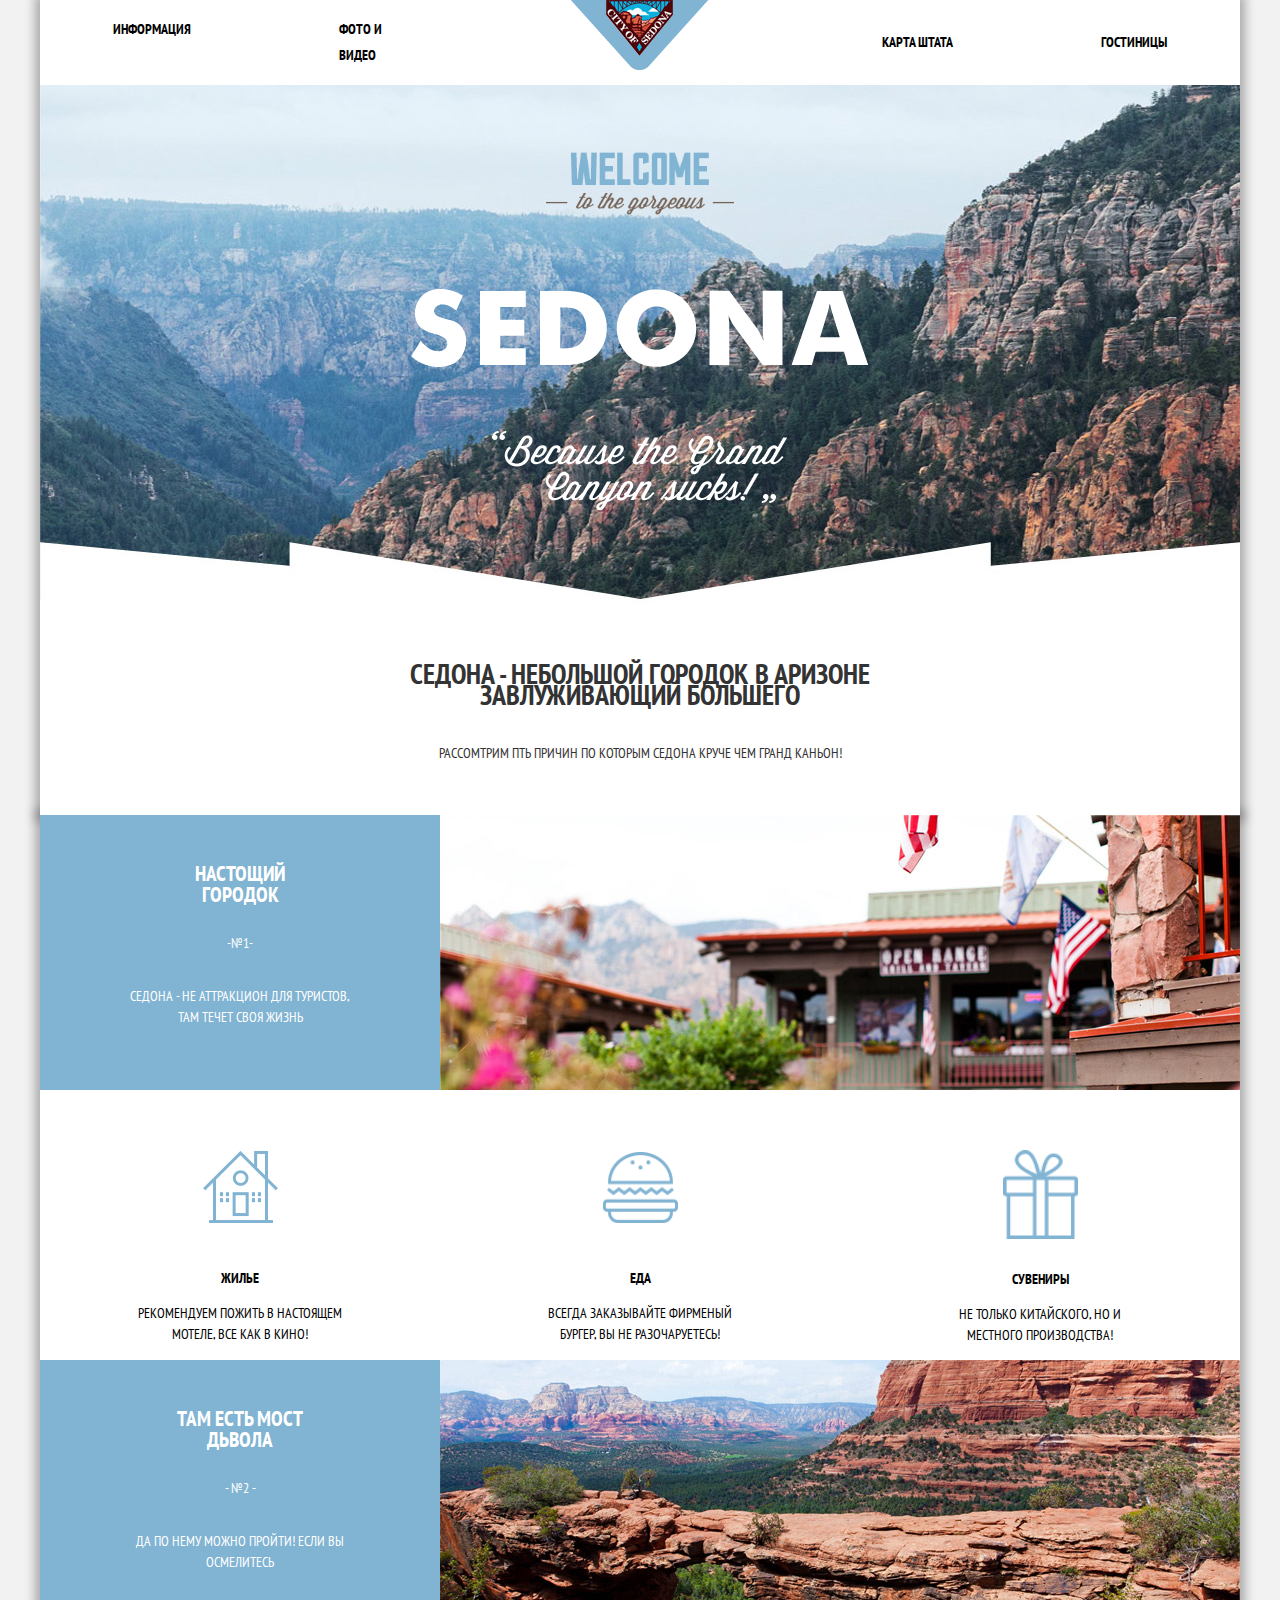
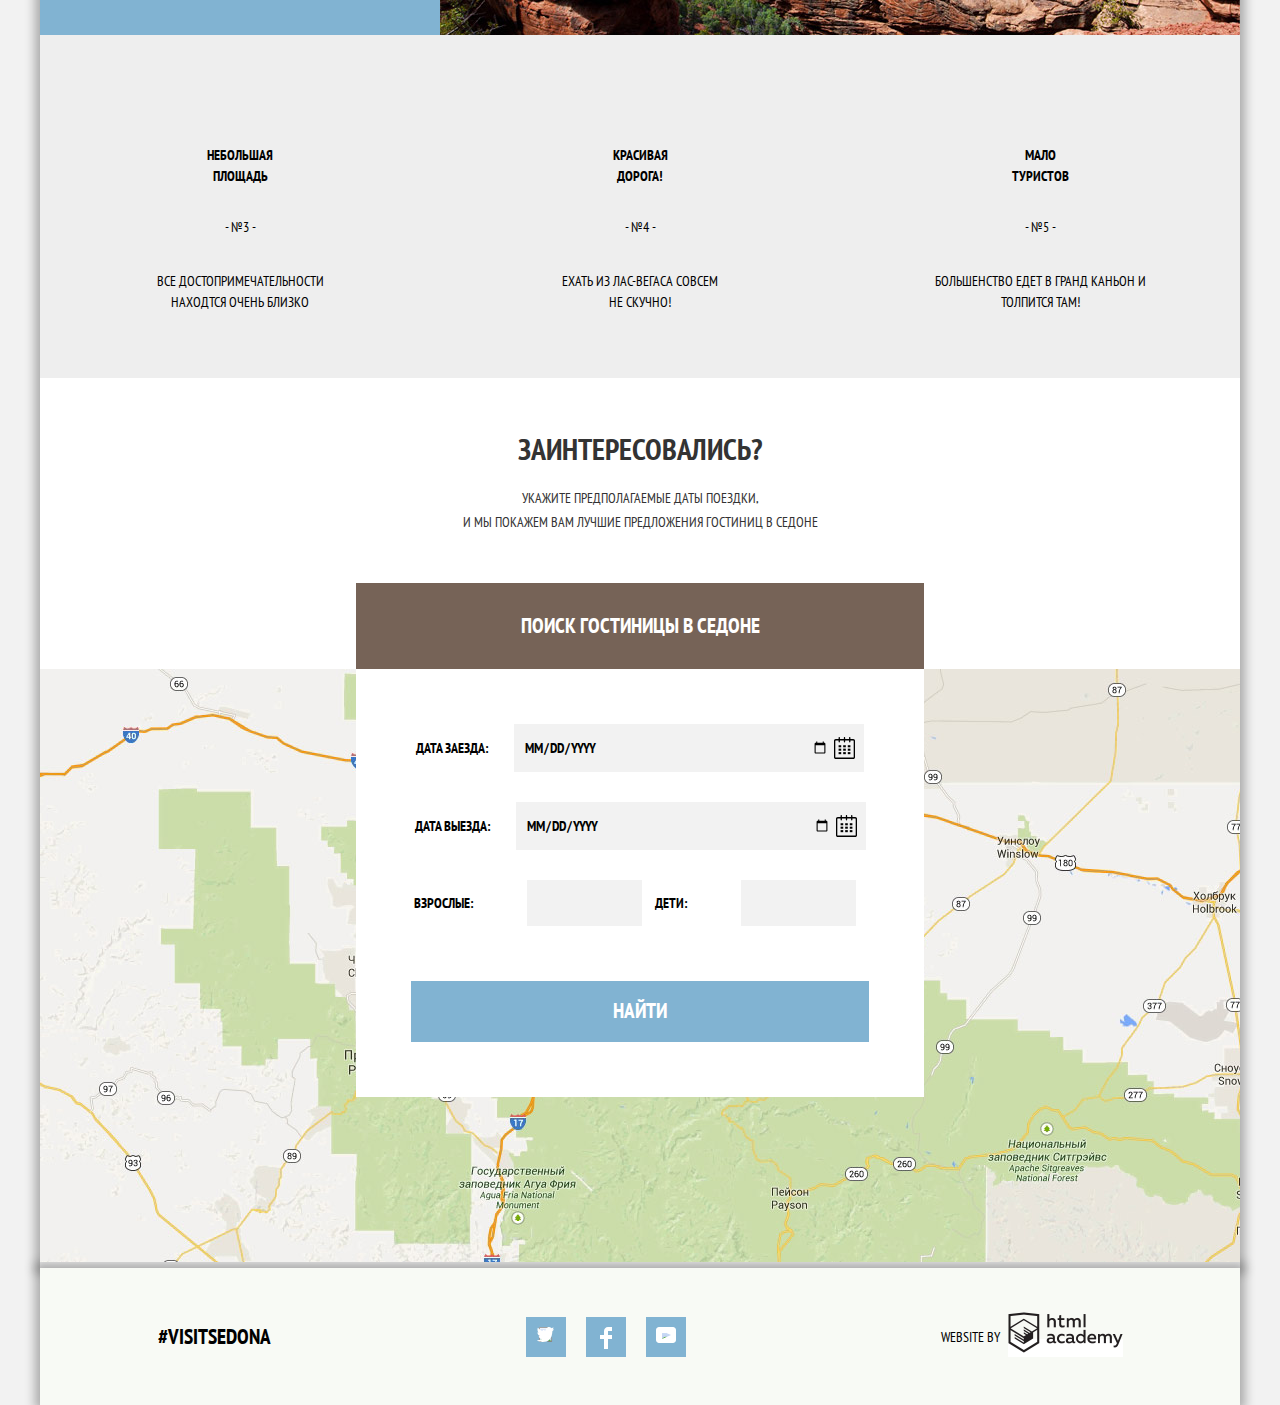
==== commit e269a497: "последние исправления" ====
--- a/index.html
+++ b/index.html
@@ -7,6 +7,7 @@
   <link href="css/normalize.css" rel="stylesheet">
   <link href="css/style.css" rel="stylesheet">
   </head>
+    <div class="main-back">
     <body>
         
             <header class="main-header">
@@ -107,23 +108,24 @@
                 <section class="interest">
                     <h2>Заинтересовались?</h2>
                     <p class="interest-info">укажите предполагаемые даты поездки,<br> и мы покажем вам лучшие предложения гостиниц в Седоне</p>
-                    <p><a  class="interest-button" href="#">Поиск гостиницы в Седоне</a></p>  
+                    <button  class="button interest-button" >Поиск гостиницы в Седоне</button>
+                    
                 </section>
           <!--6я секция карта-->
                 <section class="map">
                     <h2 class="visually-hidden">Седона и окрестности</h2>
                     <img src="img/main/map.jpg" width="1200" height="748" alt="Карта местности">
-                </section>
-                <section class="modal-search">
+                    <section class="modal-search">
+                        
                     <form class="search-form" method="get" action="https://echo.htmlacademy.ru">
                         
                         <p class="search">
                             <label for="date-start">Дата заезда:</label>
-                            <input class="search-input" type="date" name="date-start" id="date-start">
+                            <input class="search-input" type="date" name="date-start" id="date-start" placeholder="24 апреля 2017">
                         </p>
                         <p class="search">
                             <label for="date-stop">Дата выезда:</label>
-                            <input class="search-input" type="date" name="date-stop" id="date-stop">
+                            <input class="search-input" type="date" name="date-stop" id="date-stop" placeholder="4 июля 2017">
                         </p>
                         <p class="age-search">
                             <label for="person">Взрослые:</label>
@@ -131,10 +133,12 @@
                             <label for="child">Дети:</label>
                             <input class="number-input" type="number" min="0" max="100" name="child" id="child">
                         </p>
-                        <button class="button search-button" href="#" aria-label="Поиск гостиниц в Седоне">Найти</button>
+                        <a class="button search-button" href="#" aria-label="Поиск гостиниц в Седоне">Найти</a>
                         
                     </form>
                 </section>
+                </section>
+                
         
         
             </main>
@@ -175,9 +179,12 @@
                 
                 <div class="footer-copyright">
                     <span class="footer-copyright-slogan">WEBSITE by</span>
-                    <p ><a class="copyright" href="https://up.htmlacademy.ru"> </a></p>
+                    <p ><a class="copyright" href="https://up.htmlacademy.ru"><img src="img/footer/logo-name.png" width="115" height="41" alt="Лоотип разработчика">
+                        
+ </a></p>
                 </div>
             </footer>
         
     </body>
+    </div>
 </html>
--- a/css/style.css
+++ b/css/style.css
@@ -1,3 +1,4 @@
+
 body {
     
     width: 100%;
@@ -16,6 +17,7 @@
     background-color: #f2f2f2;
     background-position: center;
     background-repeat: no-repeat;
+    
 }
 a {
     text-decoration: none;
@@ -47,6 +49,7 @@
     align-items:center;
     flex-direction:column;
     width: 1200px;
+    box-shadow: 0px 0px 10px 5px rgba(0, 0, 0, 0.3);
     
 }
 .navigation {
@@ -161,6 +164,7 @@
     align-items:center;
     flex-direction:column;
     width: 1200px;
+    box-shadow: 0px 0px 10px 5px rgba(0, 0, 0, 0.3);
 }
 /*Преимущество 1*/
 .features {
@@ -192,6 +196,7 @@
     font-weight: 700;
     text-align: center;
     margin: 0;
+    padding: 0;
     padding-top: 48px;
     padding-bottom: 28px;
     margin-left: 120px;
@@ -205,18 +210,20 @@
     padding-bottom: 32px;
     margin: 0;
     text-align: center;
-    background: rgba(255, 45, 82, 0.5);
+    
 }
 .features-annotation{
     padding-bottom: 62px;
     margin: 0;
     text-align: center;
-    background: rgba(255, 45, 82, 0.5);
     margin-left: 80px;
     margin-right: 80px;
 }
-.image-hotel{
+.image-hotel,
+.image-bridge{
     width: 800px;
+    /*можно ли здесь задать высоту?*/
+    height: 257px;
     
     
 }
@@ -279,8 +286,6 @@
 }
 .description-name-two{
     margin-top: 30px;
-    padding-left: 160px;
-    padding-right: 160px;
     margin-top: 50px;
     padding-left: 160px;
     padding-right: 160px;
@@ -301,21 +306,27 @@
     
 }
 /*Карта и модальное окно с кнопкой*/
-.interest {
+
+.interest{
+    
     display: flex;
     align-items:center;
     flex-direction:column;
-    width: 568px;
+    background-color: #ffffff;
+    width: 1200px;
+    
+}
+.interest h2{
     
     font-size: 30px;
     line-height: 36px;
     font-weight: 700;
-    text-align: center;
-    padding: 0;
-    
-    background: rgba(234, 255, 45, 0.2);
-    box-shadow: inset 0 0 0 2px rgb(234, 255, 45);
-}
+    
+    margin: 0;
+    padding: 0;
+    margin-top: 53px;
+    margin-bottom: 19px;
+    }
 
 .interest-info {
     font-size: 14px;
@@ -325,83 +336,202 @@
     color: #333333;
     margin: 0;
     padding: 0;
-    
-}
-/*Кнопка-ссылка вызова модального окна*/
+    margin-bottom: 49px;
+    
+}
+.button {
+    
+    display: inline-block;
+    margin-right: 0;
+    padding: 0;
+  
+    font: inherit;
+    text-align: center;
+    color: #ffffff;
+    vertical-align: middle;
+    text-transform: uppercase;
+
+    background-color: #766357;
+    border: none;
+}
+
+ .button:hover{
+    background-color: #604e43;
+}
+.button:active{
+    color: rgba(225, 225, 225, 0.3) ;
+    background-color: #503e33;
+}
+.interest-button {
+    
+    font-size: 21px;
+    line-height: 26px;
+    font-weight: 700;
+    width: 568px;
+    padding-top: 30px;
+    padding-bottom: 30px;
+    margin: 0;
+    
+    background-color: #766357;
+    text-transform: uppercase;
+}
 
 /*Модальное окно привзанное к кнопке-ссылке*/
+.map{
+    position: relative;
+    
+}
 .modal-search{
-    
-    font-size: 14px;
+   
+    position: absolute;
+    top: 0%;
+    left: 50%;
+    transform: translate(-50%);*/     font-size: 14px;
     line-height: 26px;
     font-weight: 700;
     color: #000000;
     width: 568px;
     
-    background: rgba(234, 255, 45, 0.2);
-    box-shadow: inset 0 0 0 2px rgb(234, 255, 45);
+   background-color: #ffffff; 
 }
 .search-form{
     display: flex;
     align-items:center;
-    flex-wrap: wrap;
-    justify-content: space-between;
-    padding-top: 54px; 
-    
+    flex-direction:column;
+    
+    padding-bottom: 55px;
+    padding-top: 55px;
+    padding-right: 55px;
+    padding-left: 55px;
+    margin: 0;
     
 }
 .search{
-    font: inherit;
-    width: 460px;
-    margin: 0;
-    margin-bottom: 28px;
-    margin-left: 54px;
-    margin-right: auto;
-    padding: 0;
-    
-    background: rgba(234, 255, 45, 0.2);
-    box-shadow: inset 0 0 0 2px rgb(234, 255, 45);
-}
-.age-search {
-    margin-bottom: 57px;
-}
-.age-search label{
-    
-   margin-left: 54px;
-    margin-right: 28px;
-}
-.age-search  input{
-    box-sizing: border-box;
-    width: 118px;
-  
-    padding-left: 15px;
-    padding-right: 15px;
-    height: 38px;
-    
-  
-    font: inherit;
-
-    background-color: transparent;
-    border: 2px solid #000000
+    margin: 0;
+    padding: 0;
+    margin-bottom: 30px;
+}
+.search p{
+   
+    
 }
 .search label {
-    
-    margin-bottom: 9px;
-    margin-right: 20px;
+   margin-right: 22px;
+    
 }
 .search input {
     box-sizing: border-box;
     width: 350px;
   
-    padding-left: 15px;
-    padding-right: 15px;
-  
-    height: 38px;
-  
+    padding-left: 10px;
+    padding-right: 35px;
+  
+      
     font: inherit;
 
-    background-color: transparent;
-    border: 2px solid #000000;
+    background-color: #f2f2f2;
+    border: none;
+}
+.age-search {
+   
+    margin: 0;
+    padding: 0;
+    margin-bottom: 55px;
+    margin: auto;
+    
+}
+.age-search p{
+    
+}
+
+.age-search label{
+    margin: 0; 
+    margin-left: 0px;
+    margin-right: 0px;
+    
+}
+.age-search  input{
+    box-sizing: border-box;
+    width: 115px;
+  
+    padding-left: 40px;
+    padding-right: 40px;
+    
+    
+  
+    font: inherit;
+
+    background-color: #f2f2f2;
+    border: none;
+    
+}
+.search input[type="date"]{
+    font: inherit;
+    color: #000000;
+    text-transform: uppercase;
+    padding: 10px 15px;
+    box-sizing: border-box;
+    width: 350px;
+  
+    padding-left: 10px;
+    padding-right: 35px;
+    
+}
+.age-search  input[type="number"]{
+    font: inherit;
+    color: #000000;
+    text-transform: uppercase;
+    padding: 10px 15px;
+    margin-bottom: 55px;
+    margin-left: 50px;
+    margin-right: 10px;
+    box-sizing: border-box;
+    width: 115px;
+  
+    padding-left: 40px;
+    padding-right: 40px;
+        
+
+    background-color: #f2f2f2;
+    border: none;
+}
+.search input:hover,
+.age-search  input:hover{
+    background-color: #ebebeb;
+}
+.search input:focus,
+.age-search  input:focus{
+    background-color: #ffffff;
+}
+/*Иконки календаря*/
+.search-input{
+    background-image: url("../img/modal/calendar.svg");
+    background-position: 320px center;
+    background-repeat: no-repeat;
+}
+.search-input:hover {
+    background-image: url("../img/modal/calendar-hover.svg");
+    
+}
+.search-input:active{
+    background-image: url("../img/modal/calendar-active.svg");
+    
+}
+.search-button{
+    width: 100%;
+    font-size: 21px;
+    line-height: 26px;
+    font-weight: 700;
+    background-color: #81b3d2;
+    padding-bottom: 18px;
+    padding-top: 17px;
+    
+}
+.search-button:hover {
+    background-color: #669ec0;
+}
+.search-button:active{
+    background-color: #5496bd;
 }
 
 
@@ -412,7 +542,9 @@
     justify-content: space-around;
     background-color: #f8faf5;
     width: 1200px;
-    
+    margin: 0;
+    padding: 0;
+    box-shadow: 0px 0px 10px 5px rgba(0, 0, 0, 0.3);
     
     
 }
@@ -478,22 +610,22 @@
 .footer-copyright-slogan{
     margin-bottom: auto;
     margin-top: auto;
+    margin-right: 8px;
 }
 .copyright{
         width: 120px;
         height: 40px;
         background-color: #ffffff;
-        background-image: url(../img/footer/logo-name.png)
-        background-repeat: no-repeat;
-}
-.copyright:hover{
+        
+}
+/*.copyright:hover {
         background-image: url(../img/footer/logo-name-hover.png)
         background-repeat: no-repeat;
 }
-.copyright:active{
+.copyright:active path{
         background-image: url(../img/footer/logo-name-active.png)
         background-repeat: no-repeat;
-}
+}*/
 /**Страница КАТАЛОГ**/
 /*Настройка формы*/
 .filters{
@@ -930,37 +1062,6 @@
 
 
 */
-.button{
-    display: inline-block;
-    margin-right: 0;
-    padding: 0;
-  
-    font: inherit;
-    text-align: center;
-    color: #ffffff;
-    vertical-align: middle;
-    text-transform: uppercase;
-
-    background-color: #81b3d2;
-    border: none;
-}
-.interest-button a{
-    
-    width: 100%;
-    padding-top: 36px;
-    padding-bottom: 36px;
-    margin: 0;
-    
-    background-color: #766357;
-    text-transform: uppercase;
-}
- .inerest-button a:hover{
-    background-color: #604e43;
-}
-.inerest-button a:active{
-    color: rgba(225, 225, 225, 0.3) ;
-    background-color: #503e33;
-}
 
 
 
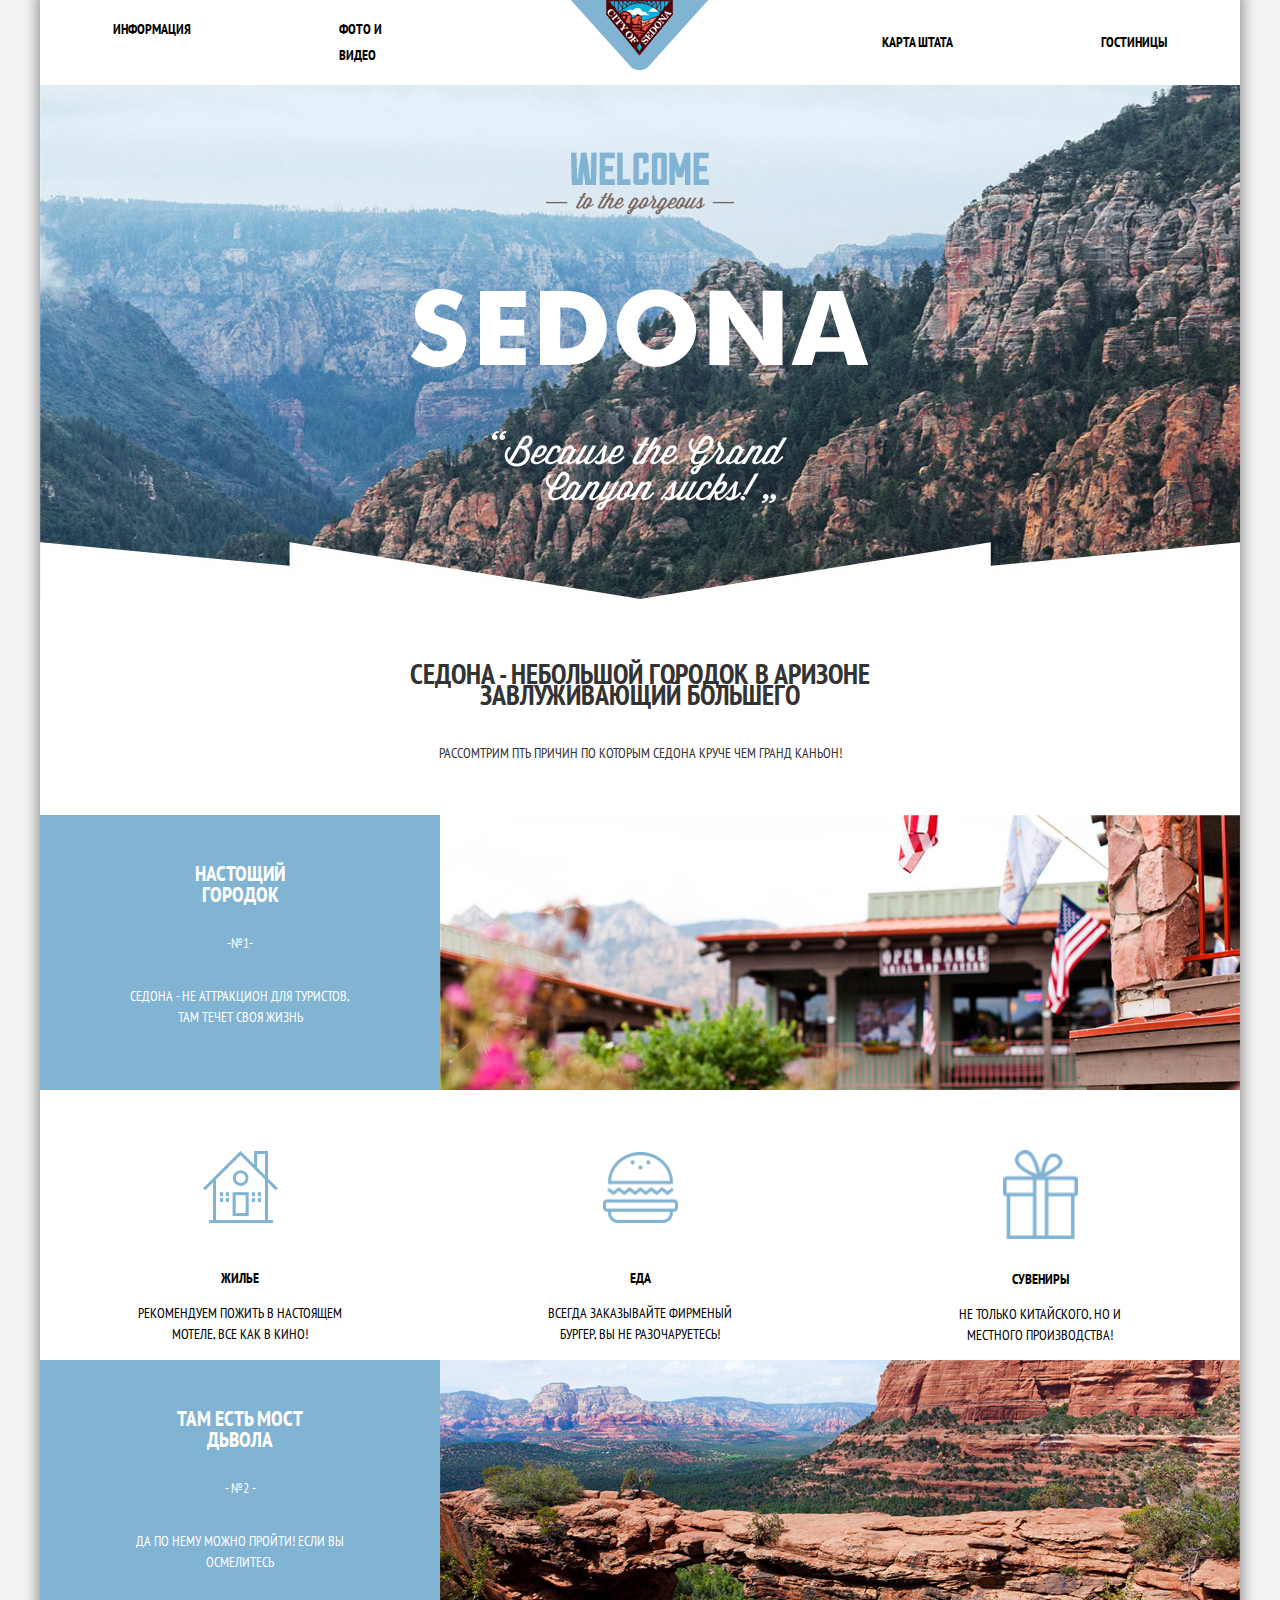
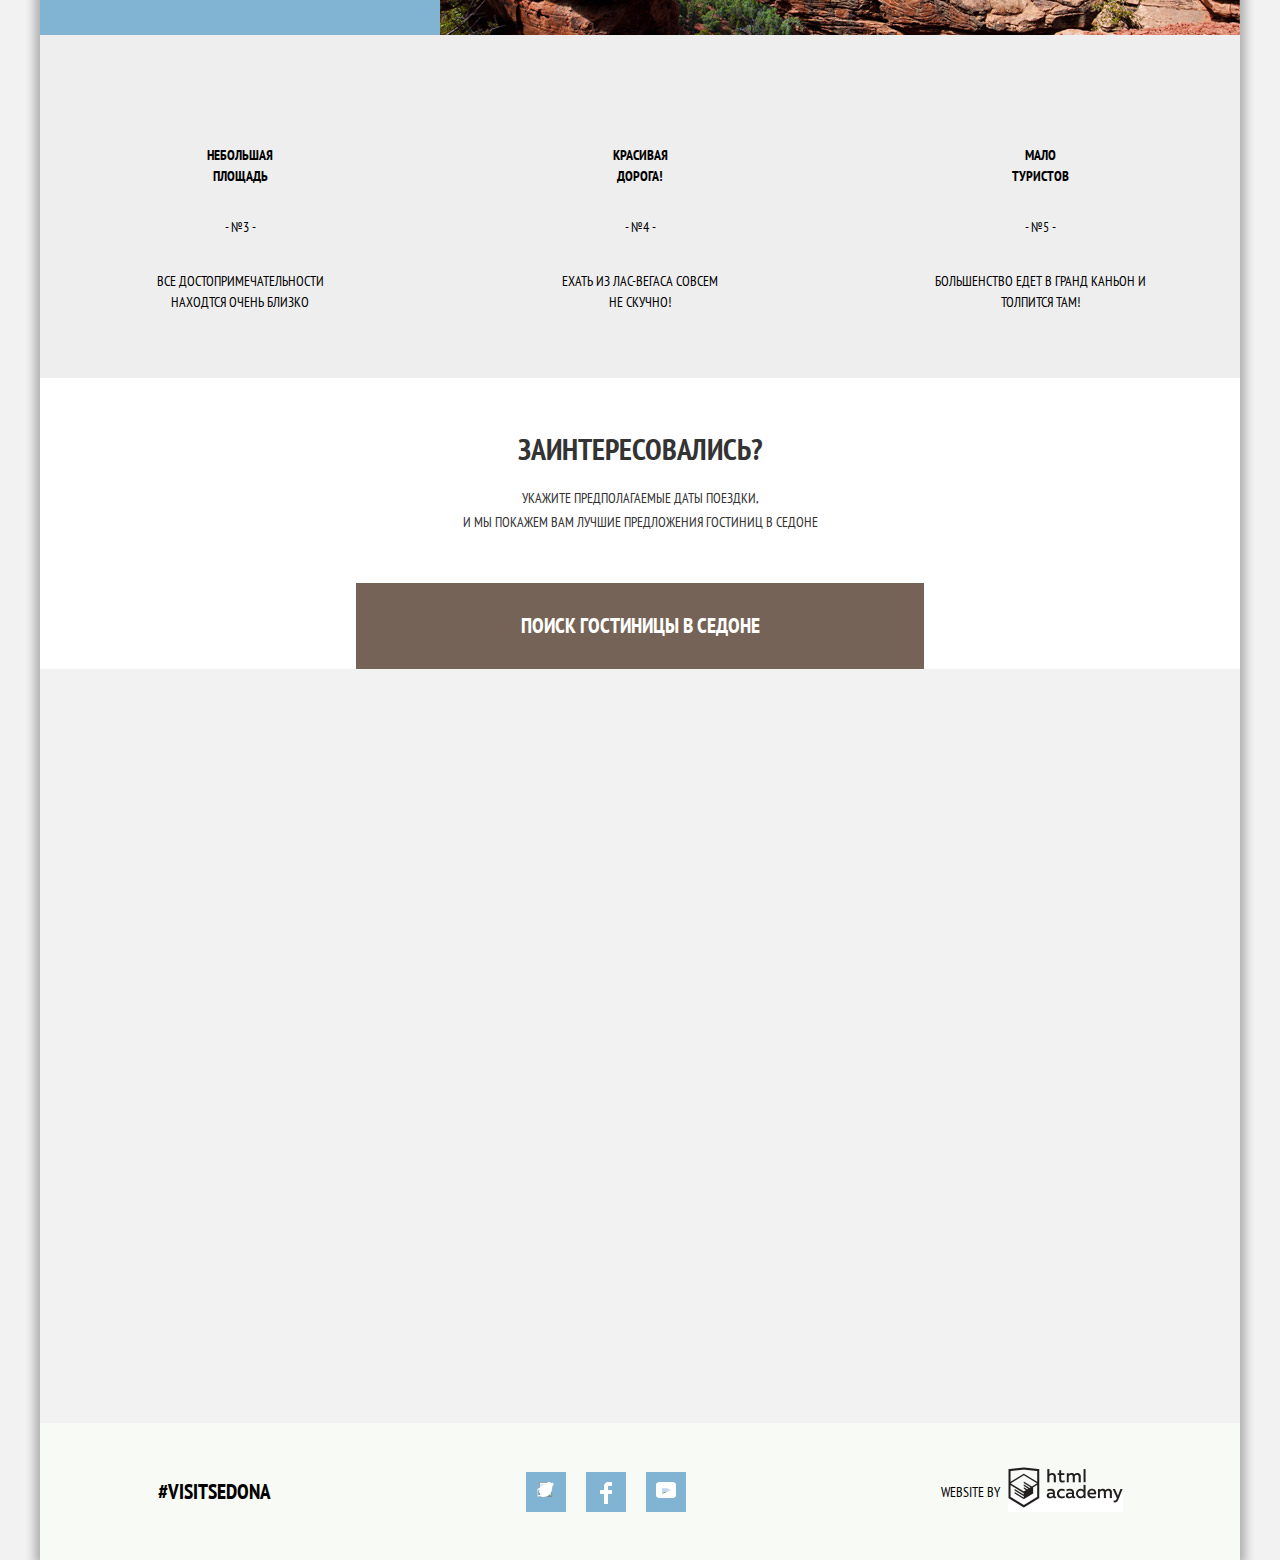
==== commit 747ed55c: "Все что смог)" ====
--- a/index.html
+++ b/index.html
@@ -3,188 +3,205 @@
   <head>
     <meta charset="utf-8">
     <title>HTML Academy: Седона</title>
-      <link href="https://fonts.googleapis.com/css?family=PT+Sans+Narrow:400,700&amp;subset=latin,cyrillic" rel="stylesheet">
-  <link href="css/normalize.css" rel="stylesheet">
-  <link href="css/style.css" rel="stylesheet">
-  </head>
-    <div class="main-back">
-    <body>
-        
-            <header class="main-header">
-                
-                    <a class="header-logo" href="index.html">
-                        <img src="img/header/logo.png" width="138" height="70" alt="Логотип Седона">
-                    </a>
-                <nav class="navigation">
-                    <ul class="site-navigation site-navigation-left">
-                        <li><a class="site-navigation-item" href="info.html">Информация</a></li>
-                        <li><a class="site-navigation-item" href="foto&video.html">Фото и видео</a></li>
-                    </ul>
-                    <ul class="site-navigation site-navigation-rigth">
-                        <li><a class="site-navigation-item" href="mapstate.html">Карта штата</a></li>
-                        <li><a class="site-navigation-item" href="catalog.html">Гостиницы</a></li>
-                    </ul>
-                </nav> 
-                <div class="slogan">
-                    <div class="welcome" >
-                        <img  src="img/header/slogan1.png" width="188" height="86" alt="welcome -to the gorgeous-">
-                    </div>
-                    <div class="sedona">
-                        <img   src="img/header/slogan-2.png" width="458" height="78" alt="sedona">
-                    </div>
-                    <div class="because">
-                        <img  src="img/header/slogan3.png" width="296" height="80" alt="Because the Grand Canyon sucks!">
-                    </div>
-                    <h1 class="slogan-one">Седона - небольшой городок в Аризоне<br> завлуживающий большего</h1>
-                    <p class="slogan-two">Рассомтрим пть причин по которым Седона круче чем Гранд каньон!</p>
-          
-                </div>
-            </header>
-            <main class="container">
+    <link href="https://fonts.googleapis.com/css?family=PT+Sans+Narrow:400,700&amp;subset=latin,cyrillic" rel="stylesheet">
+  	<link href="css/normalize.css" rel="stylesheet">
+  	<link href="css/style.css" rel="stylesheet">
+  </head>    
+  <body>
+  	<div class="main-conteiner"> 
+    	<header class="main-header">
+      	<a class="header-logo" href="index.html">
+        <img src="img/header/logo.png" width="138" height="70" alt="Логотип Седона"></a>
+        <nav class="navigation">
+        	<ul class="site-navigation site-navigation-left">
+          	<li><a class="site-navigation-item" href="info.html">Информация</a></li>
+            <li><a class="site-navigation-item" href="foto&video.html">Фото и видео</a></li>
+          </ul>
+          <ul class="site-navigation site-navigation-rigth">
+          	<li><a class="site-navigation-item" href="mapstate.html">Карта штата</a></li>
+            <li><a class="site-navigation-item" href="catalog.html">Гостиницы</a></li>
+          </ul>
+        </nav> 
+        <div class="slogan">
+        	<div class="welcome" >
+          	<img  src="img/header/slogan1.png" width="188" height="86" alt="welcome -to the gorgeous-">
+          </div>
+          <div class="sedona">
+          	<img   src="img/header/slogan-2.png" width="458" height="78" alt="sedona">
+          </div>
+          <div class="because">
+       			<img  src="img/header/slogan3.png" width="296" height="80" alt="Because the Grand Canyon sucks!">
+          </div>
+          	<h1 class="slogan-one">Седона - небольшой городок в Аризоне<br> завлуживающий большего</h1>
+          	<p class="slogan-two">Рассомтрим пть причин по которым Седона круче чем Гранд каньон!</p>
+          </div>
+			</header>
+      <main class="container">
             
           <!--1я секция наши преимущества-->
-                <section class="features">
-                    <h2 class="visually-hidden">Первое преимущество</h2>
-                    <div class="features-one">
-                        <h3 class="features-name">Настощий городок</h3>
-                        <p class="features-namber">-№1-</p>
-                        <p class="features-annotation">Седона - не аттракцион  для туристов, там течет своя жизнь</p>
-                    </div>
-                    <div class="image-hotel">
-                        <img src="img/main/image-hotel.jpg" width="800" height="257" alt="Фоторафия достопримечательности">
-                    </div>
+      	<section class="features">
+          <h2 class="visually-hidden">Первое преимущество</h2>
+          <div class="features-one">
+          	<h3 class="features-name">Настощий городок</h3>
+            <p class="features-namber">-№1-</p>
+            <p class="features-annotation">Седона - не аттракцион  для туристов, там течет своя жизнь</p>
+          </div>
+          <div class="image-hotel">
+            <img src="img/main/image-hotel.jpg" width="800" height="257" alt="Фоторафия достопримечательности">
+          </div>
+          </section>
+                    <!--2я секция 3-и описания преимуществ-->
+        <section class="description">
+          	<h2 class="visually-hidden">Описания преимуществ</h2> 
+            <div class="description-list">
+            	<img src="img/main/icon-1.png" width="75" height="72" alt="Иконка-дом">
+              <b class="description-name-one">Жилье</b>
+              <p class="description-annotation">Рекомендуем пожить в настоящем мотеле, все как в кино!</p>
+            </div>
+            <div class="description-list">
+            	<img src="img/main/icon-3.png" width="75" height="72" alt="Иконка-еда">
+              <b class="description-name-one">Еда</b>
+              <p class="description-annotation">Всегда заказывайте фирменый бургер, вы не разочаруетесь!</p>
+            </div>
+            <div class="description-list">
+              <img src="img/main/icon-2.png" width="75" height="70" alt="Иконка-сувенир">
+              <b class="description-name">Сувениры</b>
+              <p class="description-annotation">Не только китайского, но и местного производства!</p>
+            </div>
+          </section>
+          					<!--3я секция наши преимущества-->
+        <section class="features">
+            <h2 class="visually-hidden">Второе преимущество</h2>
+            <div class="features-two">
+             	<h3 class="features-name">Там есть мост дьвола</h3>
+              <p class="features-namber">- №2 -</p>
+              <p class="features-annotation">Да по нему можно пройти! Если вы осмелитесь</p>
+            </div>
+            <div class="image-bridge">
+            	<img src="img/main/image-bridge.jpg" alt="Фоторафия мост дьявола">
+            </div>
+        	</section>
+          				<!--4я секция наши преимущества-->
+        <section class="description description-oll">
+            <h2 class="visually-hidden">Преимущество 3,4,5.</h2> 
+            <div class="description-list-two">
+             	<b class="description-name-two">Небольшая площадь</b>
+              <span class="description-number-two">- №3 -</span>
+              <p class="description-annotation-two">все достопримечательности<br> находтся очень близко</p>
+          		</div>
+              <div class="description-list-two">
+              	<b class="description-name-two">Красивая дорога!</b>
+                <span class="description-number-two">- №4 -</span>
+                <p class="description-annotation-two">ехать из лас-вегаса совсем<br> не скучно!</p>
+              </div>
+              <div class="description-list-two">
+              	<b class="description-name-two">Мало туристов</b>
+                <span class="description-number-two">- №5 -</span>
+                <p class="description-annotation-two">большенство едет в гранд каньон и<br> толпится там!</p>
+                </div>
+              </section>
+          						<!--5я заинтересовались + кнопка+всплывающаяся форма подбора гостиниц-->
+        <section class="interest">
+        	<h2>Заинтересовались?</h2>
+          <p class="interest-info">укажите предполагаемые даты поездки,<br> и мы покажем вам лучшие предложения гостиниц в Седоне</p>
+          <button  class="button interest-button" >Поиск гостиницы в Седоне</button>
+        </section>
+          									<!--6я секция карта-->
+        <section class="map">
+              	<h2 class="visually-hidden">Седона и окрестности</h2>
+								<iframe src="https://www.google.com/maps/embed?pb=!1m10!1m8!1m3!1d22059.983712214773!2d-111.7483!3d34.8764!3m2!1i1024!2i768!4f13.1!5e1!3m2!1sru!2sru!4v1512928442029" width="1200" height="748" frameborder="0" style="border:0" allowfullscreen></iframe>
+                
+                <section class="modal-search">
+                	<form class="search-form" method="get" action="https://echo.htmlacademy.ru">
+                  	<p class="search">
+                    	<label for="date-start">Дата заезда:</label>
+                      <input class="search-input" type="date" name="date-start" id="date-start" placeholder="24 апреля 2017">
+                    </p>
+                    <p class="search">
+                    	<label for="date-stop">Дата выезда:</label>
+                      <input class="search-input" type="date" name="date-stop" id="date-stop" placeholder="4 июля 2017">
+                    </p>
+                    <p class="age-search">
+                    	<label for="person">Взрослые:</label>
+                      <input class="number-input" type="number" min="0" max="100" name="person" id="person">
+                      <label for="child">Дети:</label>
+                      <input class="number-input" type="number" min="0" max="100" name="child" id="child">
+                    </p>
+                    <a class="button search-button" href="#" aria-label="Поиск гостиниц в Седоне">Найти</a>
+                  </form>
                 </section>
-                    <!--2я секция 3-и описания преимуществ-->
-                <section class="description">
-                    <h2 class="visually-hidden">Описания преимуществ</h2> 
-                    <div class="description-list">
-                        <img src="img/main/icon-1.png" width="75" height="72" alt="Иконка-дом">
-                        <b class="description-name-one">Жилье</b>
-                        <p class="description-annotation">Рекомендуем пожить в настоящем мотеле, все как в кино!</p>
-                    </div>
-                    <div class="description-list">
-                        <img src="img/main/icon-3.png" width="75" height="72" alt="Иконка-еда">
-                        <b class="description-name-one">Еда</b>
-                        <p class="description-annotation">Всегда заказывайте фирменый бургер, вы не разочаруетесь!</p>
-                    </div>
-                    <div class="description-list">
-                        <img src="img/main/icon-2.png" width="75" height="70" alt="Иконка-сувенир">
-                        <b class="description-name">Сувениры</b>
-                        <p class="description-annotation">Не только китайского, но и местного производства!</p>
-                    </div>
-                </section>
-          <!--3я секция наши преимущества-->
-                <section class="features">
-                    <h2 class="visually-hidden">Второе преимущество</h2>
-                    <div class="features-two">
-                        <h3 class="features-name">Там есть мост дьвола</h3>
-                        <p class="features-namber">- №2 -</p>
-                        <p class="features-annotation">Да по нему можно пройти! Если вы осмелитесь</p>
-                    </div>
-                    <div class="image-bridge">
-                        <img src="img/main/image-bridge.jpg" alt="Фоторафия мост дьявола">
-                    </div>
-                </section>
-          <!--4я секция наши преимущества-->
-                <section class="description description-oll">
-                    <h2 class="visually-hidden">Преимущество 3,4,5.</h2> 
-                    <div class="description-list-two">
-                        <b class="description-name-two">Небольшая площадь</b>
-                        <span class="description-number-two">- №3 -</span>
-                        <p class="description-annotation-two">все достопримечательности<br> находтся очень близко</p>
-                    </div>
-                    <div class="description-list-two">
-                        <b class="description-name-two">Красивая дорога!</b>
-                        <span class="description-number-two">- №4 -</span>
-                        <p class="description-annotation-two">ехать из лас-вегаса совсем<br> не скучно!</p>
-                    </div>
-                    <div class="description-list-two">
-                        <b class="description-name-two">Мало туристов</b>
-                        <span class="description-number-two">- №5 -</span>
-                        <p class="description-annotation-two">большенство едет в гранд каньон и<br> толпится там!</p>
-                    </div>
-                </section>
-          <!--5я заинтересовались + кнопка+всплывающаяся форма подбора гостиниц-->
-                <section class="interest">
-                    <h2>Заинтересовались?</h2>
-                    <p class="interest-info">укажите предполагаемые даты поездки,<br> и мы покажем вам лучшие предложения гостиниц в Седоне</p>
-                    <button  class="button interest-button" >Поиск гостиницы в Седоне</button>
-                    
-                </section>
-          <!--6я секция карта-->
-                <section class="map">
-                    <h2 class="visually-hidden">Седона и окрестности</h2>
-                    <img src="img/main/map.jpg" width="1200" height="748" alt="Карта местности">
-                    <section class="modal-search">
-                        
-                    <form class="search-form" method="get" action="https://echo.htmlacademy.ru">
-                        
-                        <p class="search">
-                            <label for="date-start">Дата заезда:</label>
-                            <input class="search-input" type="date" name="date-start" id="date-start" placeholder="24 апреля 2017">
-                        </p>
-                        <p class="search">
-                            <label for="date-stop">Дата выезда:</label>
-                            <input class="search-input" type="date" name="date-stop" id="date-stop" placeholder="4 июля 2017">
-                        </p>
-                        <p class="age-search">
-                            <label for="person">Взрослые:</label>
-                            <input class="number-input" type="number" min="0" max="100" name="person" id="person">
-                            <label for="child">Дети:</label>
-                            <input class="number-input" type="number" min="0" max="100" name="child" id="child">
-                        </p>
-                        <a class="button search-button" href="#" aria-label="Поиск гостиниц в Седоне">Найти</a>
-                        
-                    </form>
-                </section>
-                </section>
-                
-        
-        
-            </main>
-      <!--футер-->
-            <footer class="main-footer">
-                <span class="footer-slogan">#visitSEDONA</span>
-                <ul class="footer-social">
-                    <li> <a class="social-button" href="#" aria-label="Твиттер">
-                    <svg version="1.1" id="Layer_1" xmlns="http://www.w3.org/2000/svg" xmlns:xlink="http://www.w3.org/1999/xlink" x="0px" y="0px"
-	               width="17px" height="15px" viewBox="0 0 17 15" enable-background="new 0 0 17 15" xml:space="preserve">
-                        <image overflow="visible" width="17" height="15" xlink:href="t.png" >
-                        </image>
-                        <g id="W6EeEF_1_">
-	                                   <g>
-		              <path fill="#FFFFFF" d="M10.95,0.144c1.685-0.496,2.984,0.27,3.577,1.179c0.673-0.231,1.331-0.481,2.011-0.708
-			         c-0.004,0.861-0.522,1.513-0.857,1.768c0.685,0.17,1.304-0.491,1.304-0.491c-0.169,1-1.006,1.788-1.563,2.024
-			         c-0.231,6.75-3.175,11.217-10.077,11.082c-0.522,0,0.075,0-0.446,0c-0.41,0-4.164-0.46-4.898-1.887
-			         c2.271,0.196,3.893-0.422,4.693-1.177c-0.96-0.3-2.679-0.477-2.979-2.95C2.064,9.09,2.279,9.212,2.905,9.103
-			         C1.705,8.247,0.374,7.53,0.448,5.33c0.285,0.328,1.067,0.536,1.34,0.472c-0.703-0.241-1.97-3.36-0.894-4.952
-			         c1.818,1.854,3.735,3.606,7.152,3.773C8.254,2.33,9.183,0.793,10.95,0.144z"/>
-	                   </g>
-                            </g>
-                </svg></a></li> 
-                    <li> <a class="social-button" href="#" aria-label="Фейсбук">
-                        <svg version="1.1" id="Layer_2" xmlns="http://www.w3.org/2000/svg" xmlns:xlink="http://www.w3.org/1999/xlink" x="0px" y="0px"
-	                       width="12px" height="22px" viewBox="0 0 12 22" enable-background="new 0 0 12 22" xml:space="preserve">
-                                <path fill="#FFFFFF" d="M12,4V0H8C5.791,0,4,1.791,4,4v4H0v4h4v10h4V12h4V8H8V4H12z"/>
-                            </svg></a></li>
-                    <li> <a class="social-button" href="#" aria-label="Ютуб">
-                        <svg version="1.1" id="Layer_1" xmlns="http://www.w3.org/2000/svg" xmlns:xlink="http://www.w3.org/1999/xlink" x="0px" y="0px"
-	                       width="20px" height="16px" viewBox="0 0 20 16" enable-background="new 0 0 20 16" xml:space="preserve">
-                            <image overflow="visible" enable-background="new    " width="20" height="16" xlink:href="youtube.png" >
-                            </image>
-                            <path fill="#FFFFFF" d="M17,0H3C1.35,0,0,1.35,0,3v10c0,1.65,1.35,3,3,3h14c1.65,0,3-1.35,3-3V3C20,1.35,18.65,0,17,0z
-	                       M6.027,11.998V4.002L15.014,8L6.027,11.998z"/>
-                            </svg></a></li>
-                        </ul>
-                
-                <div class="footer-copyright">
-                    <span class="footer-copyright-slogan">WEBSITE by</span>
-                    <p ><a class="copyright" href="https://up.htmlacademy.ru"><img src="img/footer/logo-name.png" width="115" height="41" alt="Лоотип разработчика">
-                        
- </a></p>
-                </div>
-            </footer>
-        
-    </body>
+              </section>
+      </main>
+      									<!--футер-->
+      <footer class="main-footer">
+      	<span class="footer-slogan">#visitSEDONA</span>
+        <ul class="footer-social">
+        <li> 
+					<a class="social-button" href="#" aria-label="Твиттер">
+						<svg version="1.1" id="Layer_1" xmlns="http://www.w3.org/2000/svg" xmlns:xlink="http://www.w3.org/1999/xlink" x="0px" y="0px" width="17px" height="15px" viewBox="0 0 17 15" enable-background="new 0 0 17 15" xml:space="preserve"> <image overflow="visible" width="17" height="15" xlink:href="t.png"></image><g id="W6EeEF_1_"><g>
+		        <path fill="#FFFFFF" d="M10.95,0.144c1.685-0.496,2.984,0.27,3.577,1.179c0.673-0.231,1.331-0.481,2.011-0.708
+			      c-0.004,0.861-0.522,1.513-0.857,1.768c0.685,0.17,1.304-0.491,1.304-0.491c-0.169,1-1.006,1.788-1.563,2.024
+			      c-0.231,6.75-3.175,11.217-10.077,11.082c-0.522,0,0.075,0-0.446,0c-0.41,0-4.164-0.46-4.898-1.887
+			      c2.271,0.196,3.893-0.422,4.693-1.177c-0.96-0.3-2.679-0.477-2.979-2.95C2.064,9.09,2.279,9.212,2.905,9.103	C1.705,8.247,0.374,7.53,0.448,5.33c0.285,0.328,1.0 67,0.536,1.34,0.472c-0.703-0.241-1.97-3.36-0.894-4.952			         			c1.818,1.854,3.735,3.606,7.152,3.773C8.254,2.33,9.183,0.793,10.95,0.144z"/></g></g></svg>
+					</a>
+				</li> 
+        <li>
+					<a class="social-button" href="#" aria-label="Фейсбук">
+						<svg version="1.1" id="Layer_2" 		xmlns="http://www.w3.org/2000/svg" xmlns:xlink="http://www.w3.org/1999/xlink" x="0px" y="0px" 
+						width="12px" height="22px" viewBox="0 0 12 22" enable-background="new 0 0 12 22" xml:space="preserve">
+            <path fill="#FFFFFF" d="M12,4V0H8C5.791,0,4,1.791,4,4v4H0v4h4v10h4V12h4V8H8V4H12z"/>
+            </svg>
+					</a>
+				</li>
+        <li> 
+					<a class="social-button" href="#" aria-label="Ютуб">
+          	<svg version="1.1" id="Layer_1" xmlns="http://www.w3.org/2000/svg" xmlns:xlink="http://www.w3.org/1999/xlink" x="0px" y="0px"
+	          width="20px" height="16px" viewBox="0 0 20 16" enable-background="new 0 0 20 16" xml:space="preserve">
+            <image overflow="visible" enable-background="new    " width="20" height="16" xlink:href="youtube.png" >
+            </image>
+            <path fill="#FFFFFF" d="M17,0H3C1.35,0,0,1.35,0,3v10c0,1.65,1.35,3,3,3h14c1.65,0,3-1.35,3-3V3C20,1.35,18.65,0,17,0z M6.027,11.998V4.002L15.014,8L6.027,11.998z"/>
+            </svg>
+					</a>
+				</li>
+      </ul>                
+     	<div class="footer-copyright">
+      	<span class="footer-copyright-slogan">WEBSITE by</span>
+        	<p>
+						<a class="copyright" href="https://up.htmlacademy.ru">
+							<img src="img/footer/logo-name.png" width="115" height="41" alt="Лоотип разработчика">       
+ 						</a>
+					</p>
+        </div>
+      </footer>
     </div>
+		<script>
+			var link = document.querySelector(".interest-button");
+			var popup = document.querySelector(".modal-search");
+			var form = popup.querySelector("form");
+			var datestart = popup.querySelector("[name=date-start]");
+			var datestop = popup.querySelector("[name=date-stop]")
+			var person = popup.querySelector("[name=person]")
+			var child = popup.querySelector("[name=child]")
+			
+			link.addEventListener("click", function (evt) {
+				evt.preventDefault();
+				popup.classList.add("modal-search-show");
+				date-start.focus();
+				});
+			form.addEventListener("submit", function (evt) {
+    		if (!datestart.value || !datestop.value || !person.value || !child.value) {
+      evt.preventDefault();
+      console.log("Введите дату заезда и выезда и не забудте про колличество взрослых и детей");
+    }
+  			});
+			window.addEventListener("keydown", function (evt) {
+    if (evt.keyCode === 27) {
+      if (popup.classList.contains("modal-search-show")) {
+        popup.classList.remove("modal-search-show");
+      }
+    }
+  });
+			
+		</script>
+  </body>
 </html>
--- a/css/style.css
+++ b/css/style.css
@@ -1,7 +1,7 @@
 
 body {
     
-    width: 100%;
+		width: 100%;
     margin: 0;
     padding: 0;
     display: flex;
@@ -19,12 +19,15 @@
     background-repeat: no-repeat;
     
 }
+.main-conteiner{
+		box-shadow: 0px 0px 10px 5px rgba(0, 0, 0, 0.3);
+}
 a {
     text-decoration: none;
 }
 img {
-  max-width: 100%;
-  height: auto;
+  	max-width: 100%;
+  	height: auto;
 }
 .visually-hidden:not(:focus):not(:active),
 input[type="checkbox"].visually-hidden,
@@ -37,11 +40,11 @@
     border: 0;
     padding: 0;
 
-  white-space: nowrap;
-
-  clip-path: inset(100%);
-  clip: rect(0 0 0 0);
-  overflow: hidden;
+  	white-space: nowrap;
+
+  	clip-path: inset(100%);
+  	clip: rect(0 0 0 0);
+  	overflow: hidden;
 }
 /*Хедер*/
 .main-header{
@@ -49,7 +52,7 @@
     align-items:center;
     flex-direction:column;
     width: 1200px;
-    box-shadow: 0px 0px 10px 5px rgba(0, 0, 0, 0.3);
+    
     
 }
 .navigation {
@@ -164,7 +167,7 @@
     align-items:center;
     flex-direction:column;
     width: 1200px;
-    box-shadow: 0px 0px 10px 5px rgba(0, 0, 0, 0.3);
+    
 }
 /*Преимущество 1*/
 .features {
@@ -382,7 +385,7 @@
     
 }
 .modal-search{
-   
+   	display: none;
     position: absolute;
     top: 0%;
     left: 50%;
@@ -392,7 +395,10 @@
     color: #000000;
     width: 568px;
     
-   background-color: #ffffff; 
+   	background-color: #ffffff; 
+}
+.modal-search-show {
+  display: block;
 }
 .search-form{
     display: flex;
@@ -544,7 +550,7 @@
     width: 1200px;
     margin: 0;
     padding: 0;
-    box-shadow: 0px 0px 10px 5px rgba(0, 0, 0, 0.3);
+    
     
     
 }
@@ -768,6 +774,7 @@
 .sort-list{
     display: flex;
     list-style: none;
+     
     
 }
 
@@ -784,22 +791,23 @@
 }
 
 /*Оформлени ссылок сортировки*/
-.sort a{
+.sort-list a{
     
     color: rgba(0,0,0,0.3);
-    
-    
-}
-.sort a:hover{
+    border-bottom: 0.5px dotted #81b3d2;
+    cursor: pointer;
+    
+}pointer
+.sort-list a:hover{
     color: #81b3d2;
-    
-}
-.sort a:active{
+    border: none;
+}
+.sort-list a:active{
     color: #000000;
-    
+     border: none;
 }
 /*Активный какой селектор?*/
-.sort a:link{
+.sort-list a:link{
     color: #81b3d2;
     
 }
@@ -922,71 +930,71 @@
 
 /*Сложная форма из демо*/
 .filter-range {
-  width: 330px;
-  
-
-  color: #ffffff;
-  text-transform: uppercase;
+  	width: 330px;
+  
+
+  	color: #ffffff;
+  	text-transform: uppercase;
 }
 
 .filter-range-title {
-  margin-bottom: 9px;
-
-  font-weight: 600;
-  font-size: 16px;
-  line-height: 21px;
+  	margin-bottom: 9px;
+
+  	font-weight: 600;
+  	font-size: 16px;
+  	line-height: 21px;
 }
 
 .price-controls {
-  position: relative;
-  
-  height: 36px;
-  margin-bottom: 20px;
-
-  font-size: 0;
-
-  border: 2px solid #ffffff;
-  border-radius: 2px;
+  	position: relative;
+  
+  	height: 36px;
+  	margin-bottom: 20px;
+
+  	font-size: 0;
+
+  	border: 2px solid #ffffff;
+  	border-radius: 2px;
 }
 
 .price-controls::after {
-  content: "";
-  position: absolute;
-  top: 50%;
-  left: 50%;
-
-  width: 2px;
-  height: 22px;
-
-  background: #ffffff;
-  transform: translate(-50%, -50%);
+  	content: "";
+  	position: absolute;
+  	top: 50%;
+  	left: 50%;
+
+  	width: 2px;
+  	height: 22px;
+
+  	background: #ffffff;
+  	transform: translate(-50%, -50%);
 }
 
 .price-controls label {
-  display: inline-block;
-
-  font-size: 14px;
-  line-height: 38px;
-  vertical-align: top;
-
-  cursor: pointer;
+		display: inline-block;
+
+		font-size: 14px;
+		line-height: 38px;
+		vertical-align: top;
+
+		cursor: pointer;
 }
 
 .price-controls .min-price,
 .price-controls .max-price {
-  width: 90px;
-  padding-left: 65px;
+		width: 90px;
+		padding-left: 65px;
 }
 
 .price-controls input {
-  width: 50px;
-  margin: 0;
-
-  color: inherit;
-  font: inherit;
-
-  background: none;
-  border: none;
+		width: 50px;
+		margin: 0;
+
+		color: inherit;
+		font: inherit;
+
+		background: none;
+		border: none;
 }
 
 .range-controls {
@@ -1055,13 +1063,6 @@
 
     background: #ffffff;
 }
-/*Кнопки все кроме сложной формы и футера
-
-
-
-
-
-*/
 
 
 
@@ -1082,8 +1083,8 @@
     background-color: #669ec0;
 }
 .button-detail:active{
-        color: rgba(225, 225, 225, 0.3);
-        background-color: #5496bd;
+		color: rgba(225, 225, 225, 0.3);
+    background-color: #5496bd;
 }
 .button-book {
     font-size: 14px;
@@ -1098,6 +1099,6 @@
     background-color: #604e43;
 } 
 .button-book:active{
-        color: rgba(225, 225, 225, 0.3);
-        background-color: #503e33;
+		color: rgba(225, 225, 225, 0.3);
+    background-color: #503e33;
 } 